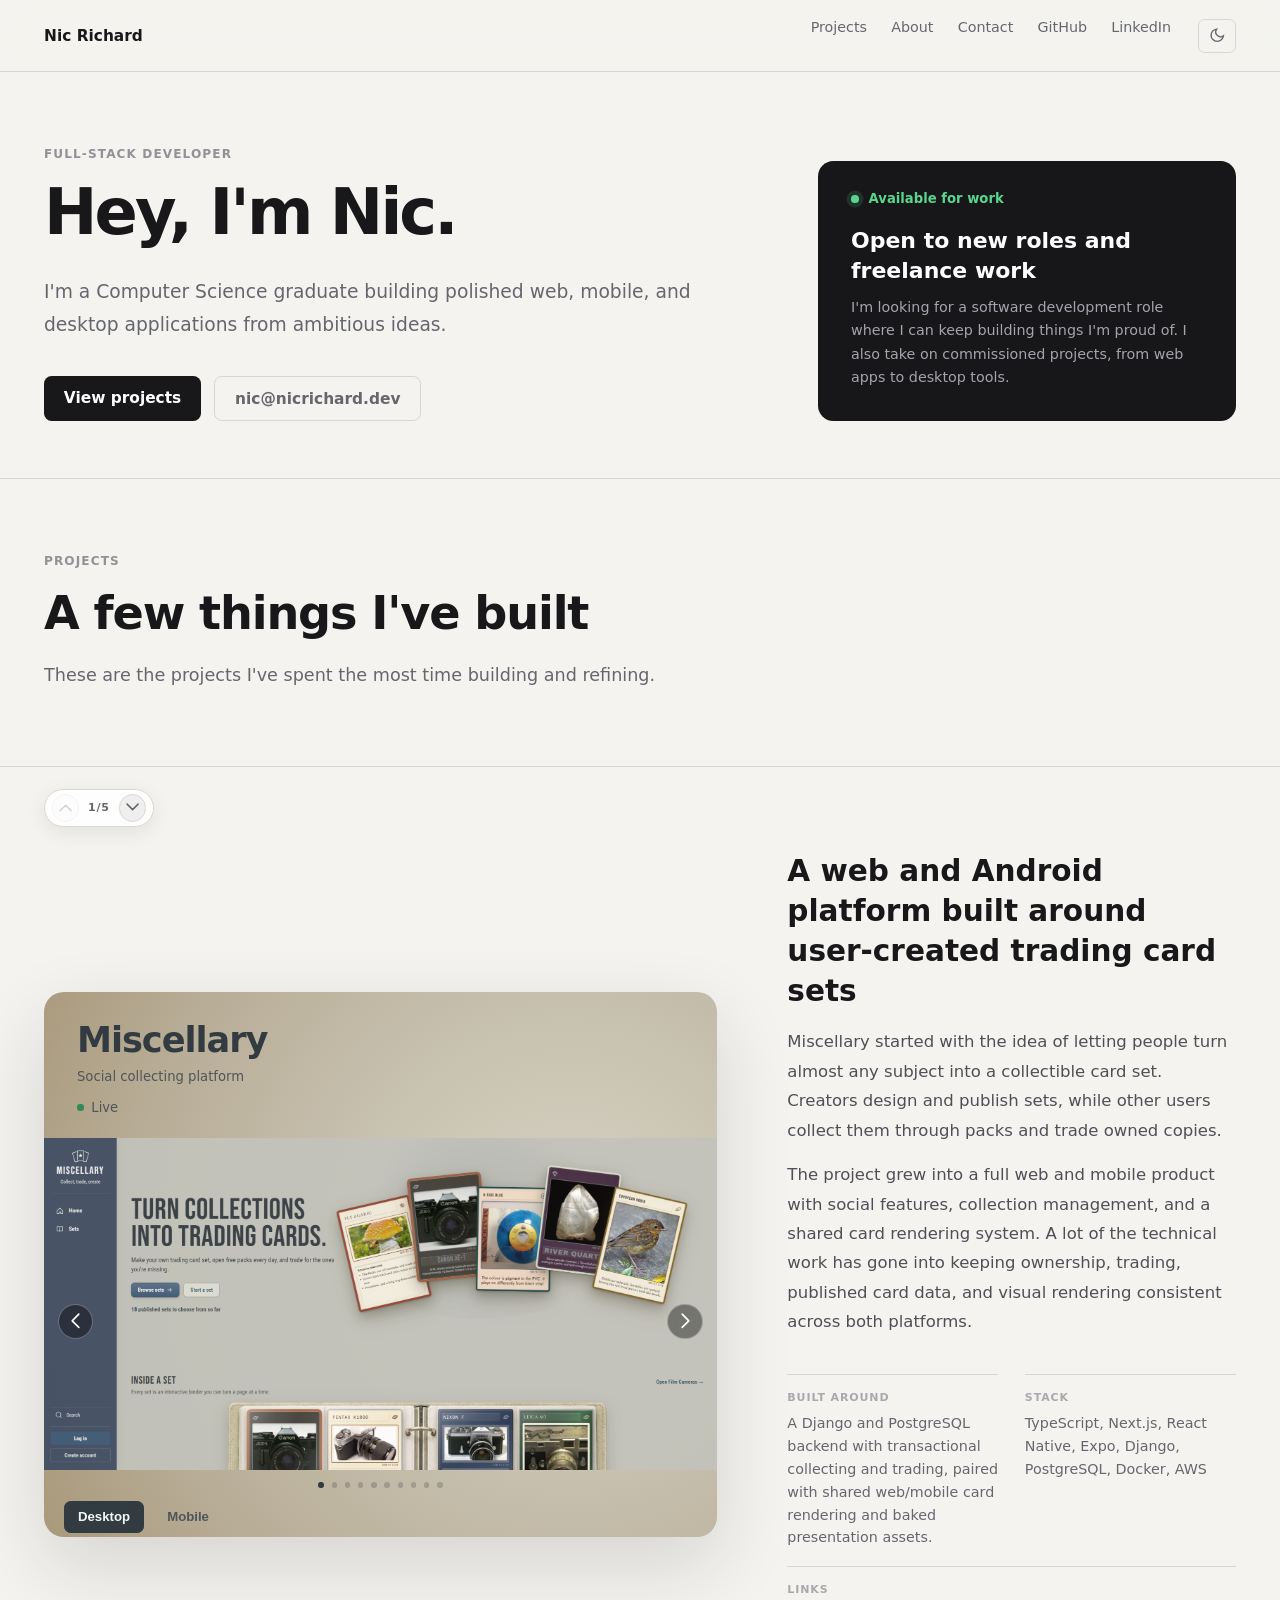
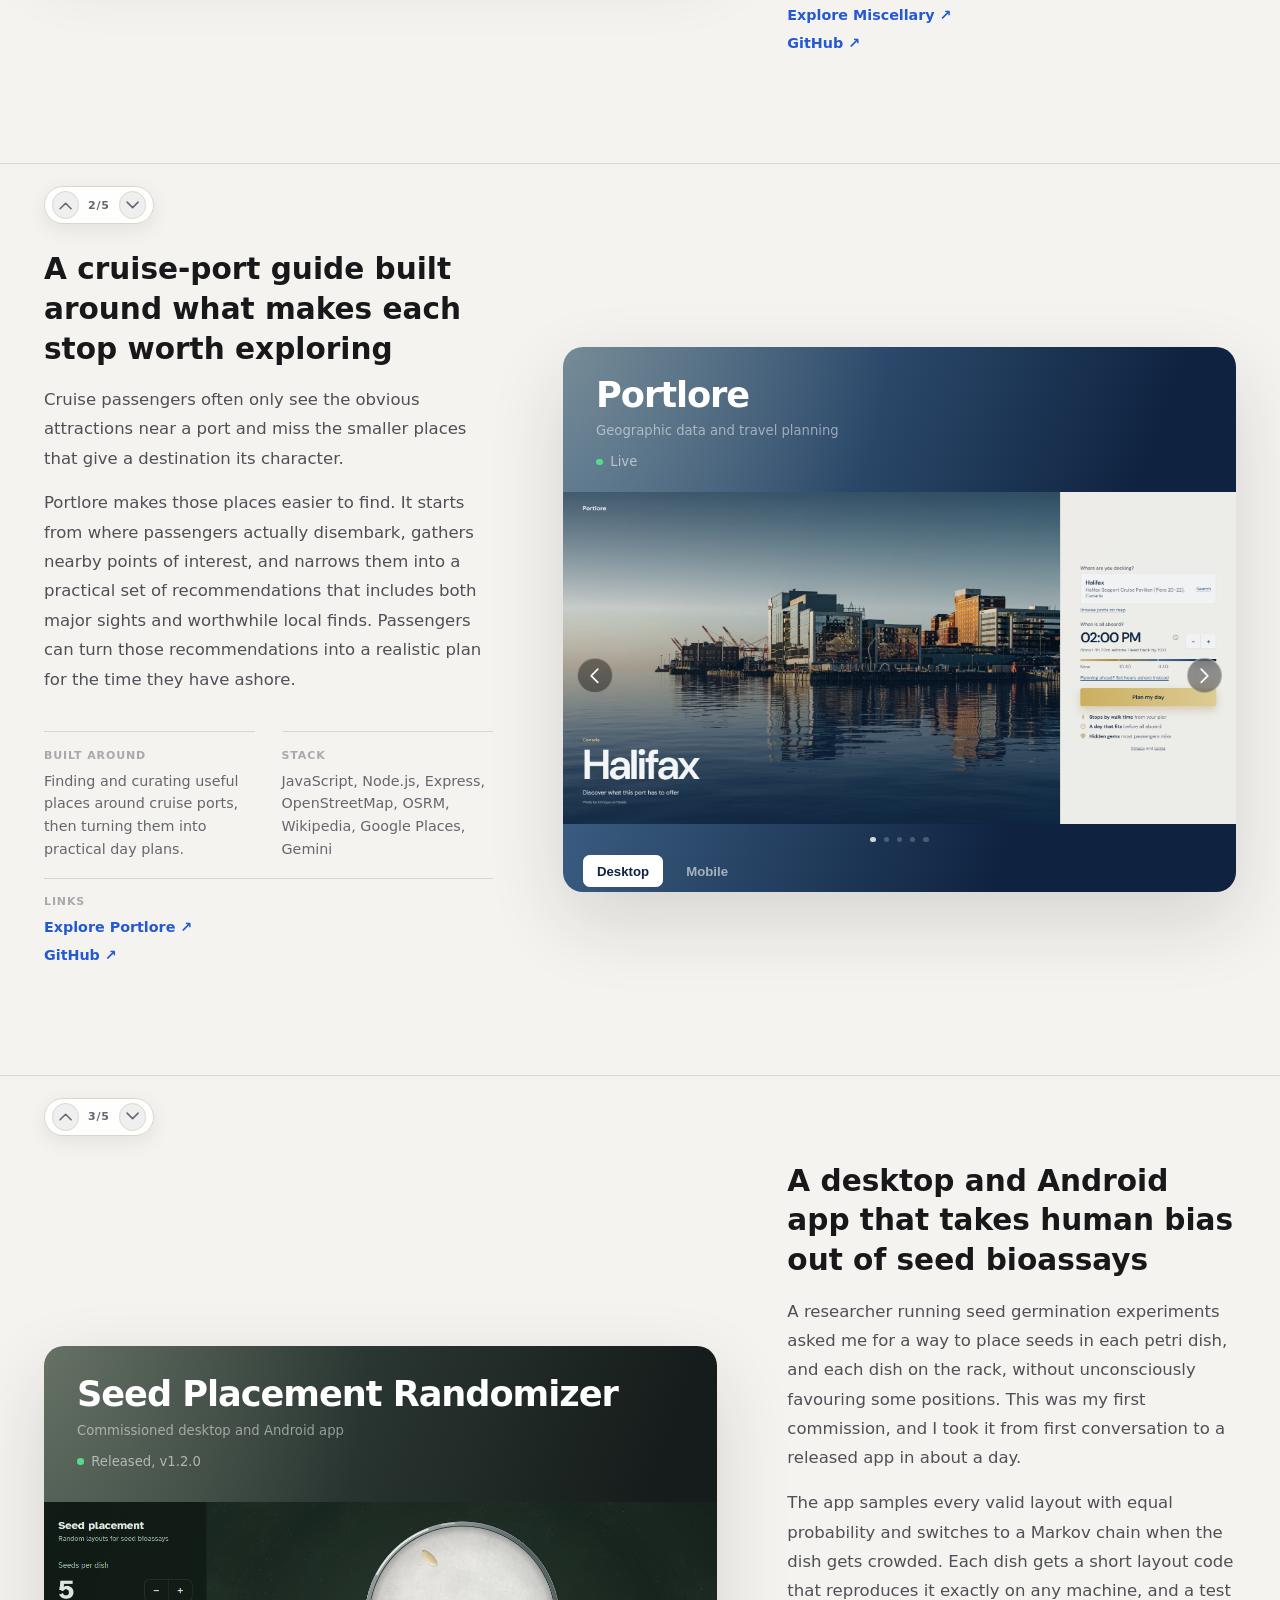
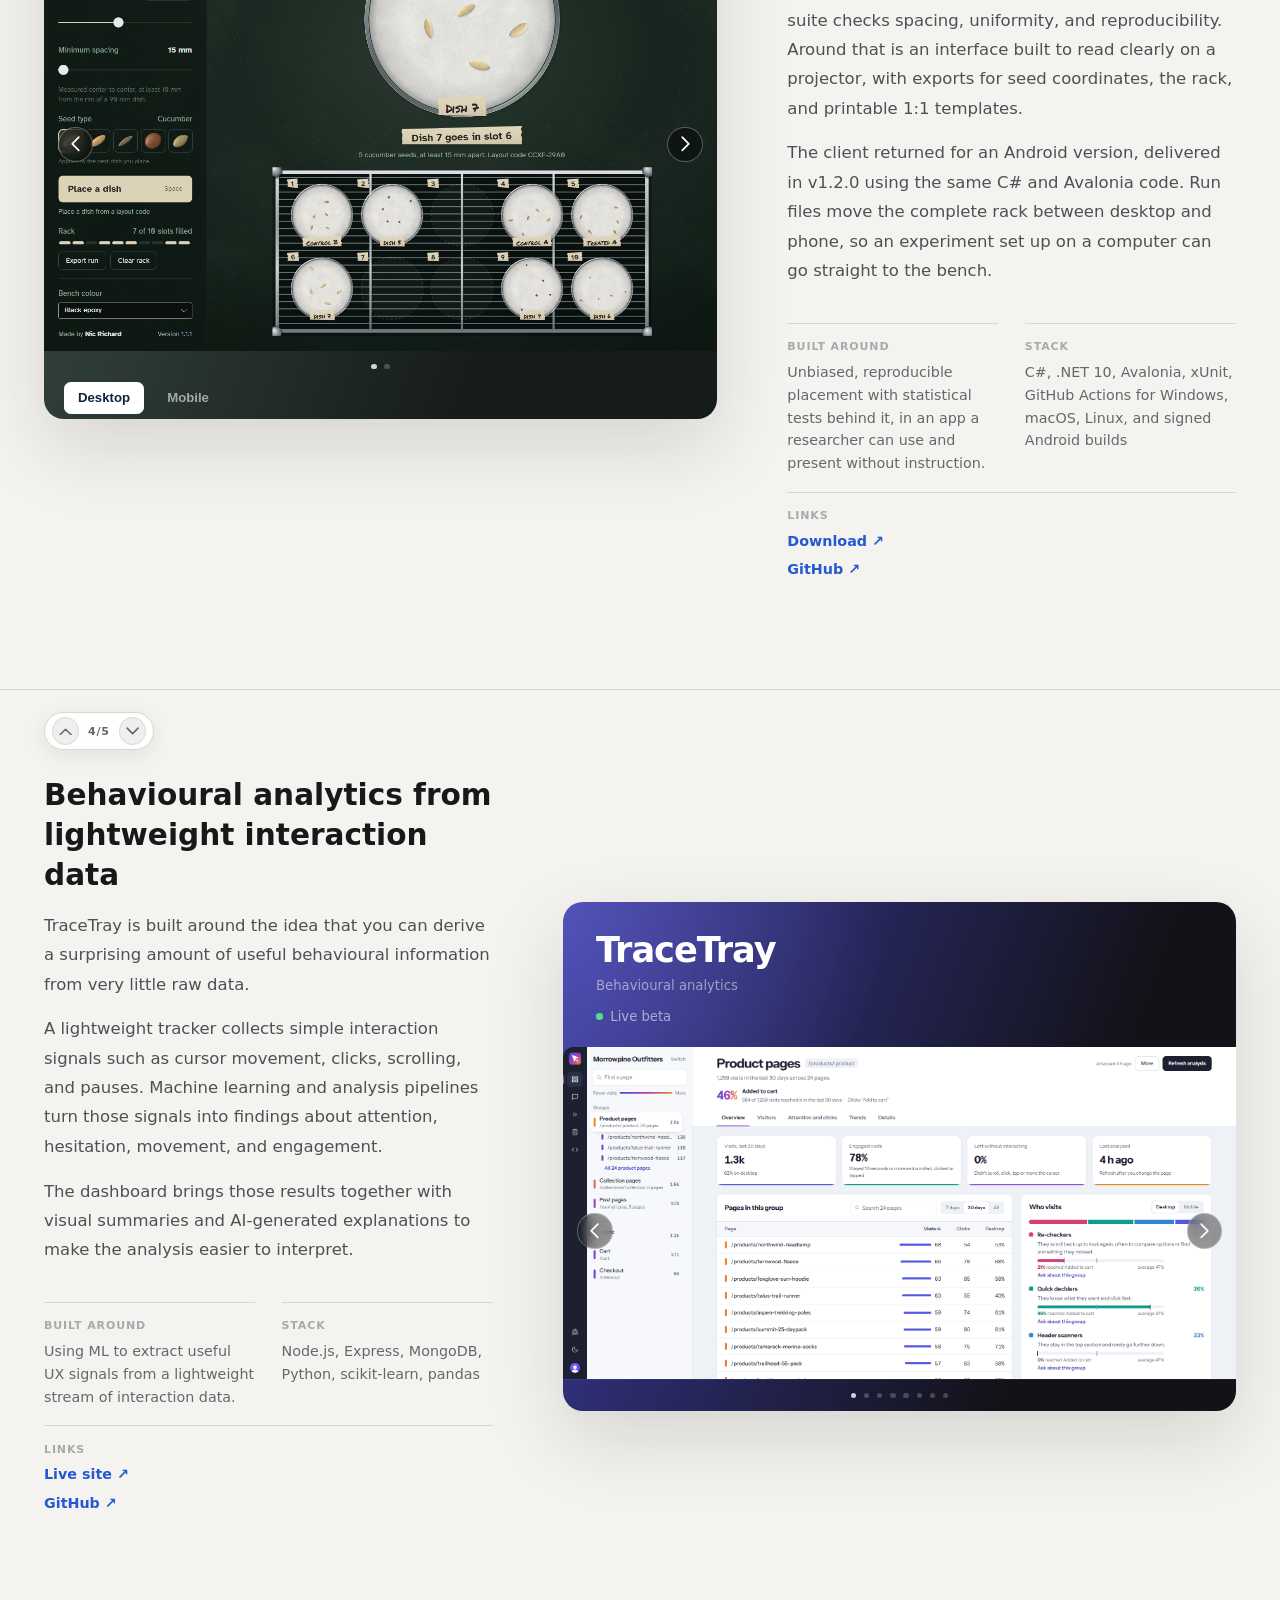
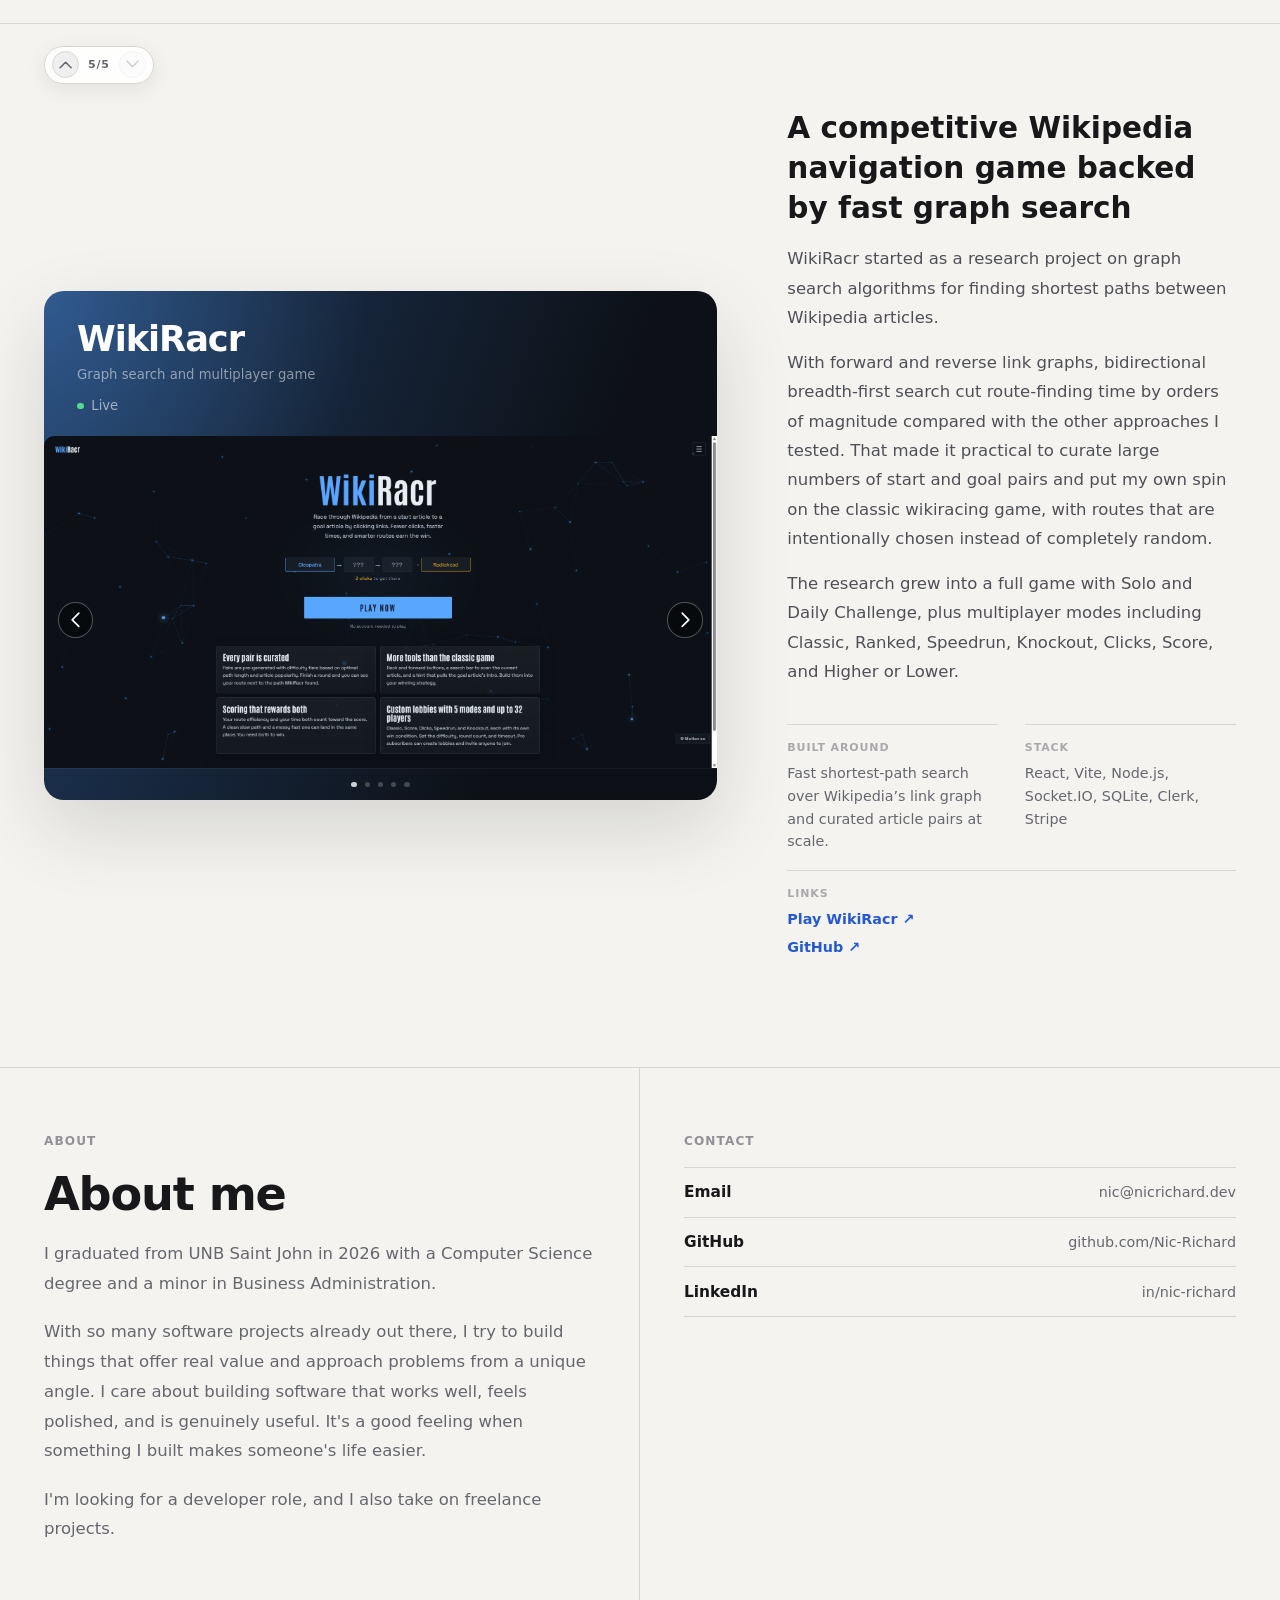
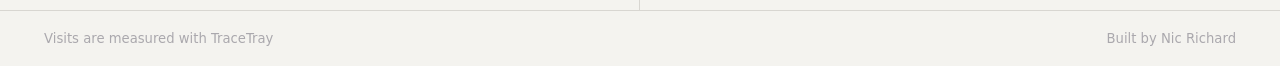
==== index.html @ 1e81e75f "Refresh Miscellary and TraceTray screenshots - Miscellary's panel and phone exports use its new colo" ====
<!doctype html>

<html lang="en">
  <head>
    <meta charset="utf-8" />
    <meta content="width=device-width, initial-scale=1.0" name="viewport" />
    <meta
      content="Nic Richard is a full-stack developer whose projects include Miscellary, TraceTray, WikiRacr, Portlore, and Seed Placement Randomizer."
      name="description"
    />
    <meta content="Nic Richard" name="author" />
    <meta content="#f4f3ef" id="theme-color" name="theme-color" />
    <meta content="website" property="og:type" />
    <meta content="Nic Richard | Full-Stack Developer" property="og:title" />
    <meta
      content="Portfolio of Nic Richard, a full-stack developer building web, mobile, and desktop applications."
      property="og:description"
    />
    <meta content="https://nicrichard.dev/" property="og:url" />
    <meta content="Nic Richard" property="og:site_name" />
    <meta content="en_CA" property="og:locale" />
    <meta
      content="https://nicrichard.dev/assets/images/og-image.png"
      property="og:image"
    />
    <meta content="1200" property="og:image:width" />
    <meta content="630" property="og:image:height" />
    <meta
      content="Portlore, Miscellary, TraceTray and WikiRacr"
      property="og:image:alt"
    />
    <meta content="summary_large_image" name="twitter:card" />
    <meta content="Nic Richard | Full-Stack Developer" name="twitter:title" />
    <meta
      content="Portfolio of Nic Richard, a full-stack developer building web, mobile, and desktop applications."
      name="twitter:description"
    />
    <meta
      content="https://nicrichard.dev/assets/images/og-image.png"
      name="twitter:image"
    />
    <meta
      content="Portlore, Miscellary, TraceTray and WikiRacr"
      name="twitter:image:alt"
    />
    <link href="https://nicrichard.dev/" rel="canonical" />
    <link href="/favicon.svg" rel="icon" type="image/svg+xml" />
    <script>
      (function () {
        const savedTheme = localStorage.getItem("portfolio-theme");
        let useDark = true;

        if (savedTheme === "light" || savedTheme === "dark") {
          useDark = savedTheme === "dark";
        } else if (window.matchMedia) {
          useDark = window.matchMedia("(prefers-color-scheme: dark)").matches;
        }

        document.documentElement.classList.toggle("dark", useDark);
      })();
    </script>
    <link href="assets/css/styles.css?v=f88d2a933a72" rel="stylesheet" />
    <title>Nic Richard | Full-Stack Developer</title>
    <script type="application/ld+json">
      {
        "@context": "https://schema.org",
        "@type": "Person",
        "name": "Nic Richard",
        "url": "https://nicrichard.dev",
        "email": "mailto:nic@nicrichard.dev",
        "jobTitle": "Full-Stack Developer",
        "sameAs": [
          "https://github.com/Nic-Richard",
          "https://www.linkedin.com/in/nic-richard/",
          "https://miscellary.com",
          "https://wikiracr.com",
          "https://tracetray.com",
          "https://portlore.com"
        ]
      }
    </script>
  </head>
  <body class="portfolio-layout">
    <header class="site-header">
      <a class="site-name" href="#top">Nic Richard</a>
      <nav aria-label="Main navigation">
        <a href="#projects">Projects</a>
        <a href="#about">About</a>
        <a href="#contact">Contact</a>
        <a href="https://github.com/Nic-Richard" rel="noopener" target="_blank"
          >GitHub</a
        >
        <a
          href="https://www.linkedin.com/in/nic-richard/"
          rel="noopener"
          target="_blank"
          >LinkedIn</a
        >
        <button
          aria-label="Switch to dark mode"
          class="theme-toggle"
          id="theme-toggle"
          title="Toggle dark mode"
          type="button"
        >
          <svg
            aria-hidden="true"
            fill="none"
            height="15"
            id="theme-icon"
            stroke="currentColor"
            stroke-width="2"
            viewbox="0 0 24 24"
            width="15"
          >
            <path d="M21 12.79A9 9 0 1111.21 3 7 7 0 0021 12.79z"></path>
          </svg>
        </button>
      </nav>
    </header>
    <main id="top">
      <section class="intro">
        <div>
          <p class="eyebrow">Full-stack developer</p>
          <h1>Hey, I'm Nic.</h1>
          <p class="intro-copy">
            I'm a Computer Science graduate building polished web, mobile, and
            desktop applications from ambitious ideas.
          </p>
          <div class="intro-actions">
            <a
              class="button primary"
              data-project-jump="miscellary"
              href="#miscellary"
              >View projects</a
            >
            <a class="button secondary" href="mailto:nic@nicrichard.dev"
              >nic@nicrichard.dev</a
            >
          </div>
        </div>
        <aside class="availability-card">
          <div class="availability-status"><span></span>Available for work</div>
          <h2>Open to new roles and freelance work</h2>
          <p>
            I'm looking for a software development role where I can keep
            building things I'm proud of. I also take on commissioned projects,
            from web apps to desktop tools.
          </p>
        </aside>
      </section>
      <section class="project-intro" id="projects">
        <p class="eyebrow">Projects</p>
        <h2>A few things I've built</h2>
        <p>
          These are the projects I've spent the most time building and refining.
        </p>
      </section>
      <article class="project device-project" id="miscellary">
        <div aria-label="Miscellary project navigation" class="project-nav">
          <button
            aria-label="Previous project"
            class="project-nav-button"
            disabled=""
            type="button"
          >
            <svg
              aria-hidden="true"
              fill="none"
              height="8"
              viewbox="0 0 12 8"
              width="12"
            >
              <path
                d="M1 7L6 2L11 7"
                stroke="currentColor"
                stroke-linecap="round"
                stroke-linejoin="round"
                stroke-width="1.4"
              ></path>
            </svg></button
          ><span>1/5</span
          ><button
            aria-label="Next project"
            class="project-nav-button"
            data-project-jump="portlore"
            type="button"
          >
            <svg
              aria-hidden="true"
              fill="none"
              height="8"
              viewbox="0 0 12 8"
              width="12"
            >
              <path
                d="M1 1L6 6L11 1"
                stroke="currentColor"
                stroke-linecap="round"
                stroke-linejoin="round"
                stroke-width="1.4"
              ></path>
            </svg>
          </button>
        </div>
        <div class="project-visual misc-theme">
          <div class="project-identity">
            <h2>Miscellary</h2>
            <p>Social collecting platform</p>
            <span class="live-status"><i></i> Live</span>
          </div>
          <div class="portlore-gallery-wrap device-gallery">
            <div
              aria-label="Miscellary screenshots"
              class="portlore-tabs"
              role="tablist"
            >
              <button
                aria-selected="true"
                class="portlore-tab active"
                data-device-tab="desktop"
                role="tab"
                type="button"
              >
                Desktop
              </button>
              <button
                aria-selected="false"
                class="portlore-tab"
                data-device-tab="mobile"
                role="tab"
                type="button"
              >
                Mobile
              </button>
            </div>
            <div class="portlore-panel active" data-device-panel="desktop">
              <div class="gallery-shell portlore-desktop-shell">
                <button
                  aria-label="Previous Miscellary desktop screenshot"
                  class="gallery-arrow previous"
                  data-direction="-1"
                  data-gallery-step="miscellary-desktop"
                  type="button"
                >
                  <svg
                    aria-hidden="true"
                    fill="none"
                    height="16"
                    viewbox="0 0 10 16"
                    width="10"
                    xmlns="http://www.w3.org/2000/svg"
                  >
                    <path
                      d="M8 2L2 8L8 14"
                      stroke="white"
                      stroke-linecap="round"
                      stroke-linejoin="round"
                      stroke-width="1.5"
                    ></path>
                  </svg>
                </button>
                <div class="gallery" id="gallery-miscellary-desktop">
                  <figure>
                    <img
                      alt="Miscellary homepage with a fan of trading cards and the Film Cameras binder"
                      src="assets/images/miscellary/desktop/01-homepage.png"
                    />
                  </figure>
                  <figure>
                    <img
                      alt="Miscellary Film Cameras set with its binder, pack and set details"
                      src="assets/images/miscellary/desktop/02-film-cameras-binder.png"
                    />
                  </figure>
                  <figure>
                    <img
                      alt="Miscellary Hasselblad 500C card in the inspector, with front and back controls"
                      src="assets/images/miscellary/desktop/03-card-inspector.png"
                    />
                  </figure>
                  <figure>
                    <img
                      alt="Miscellary Packs page with free packs from followed sets and recent cards"
                      src="assets/images/miscellary/desktop/04-packs.png"
                    />
                  </figure>
                  <figure>
                    <img
                      alt="Miscellary My cards page grouped by set, with rarity totals"
                      src="assets/images/miscellary/desktop/10-my-cards.png"
                    />
                  </figure>
                  <figure>
                    <img
                      alt="Miscellary Trades page with an offer of two Film Cameras cards"
                      src="assets/images/miscellary/desktop/05-trades.png"
                    />
                  </figure>
                  <figure>
                    <img
                      alt="Miscellary Studio editing the Film Cameras set before publishing"
                      src="assets/images/miscellary/desktop/06-card-editor.png"
                    />
                  </figure>
                  <figure>
                    <img
                      alt="Miscellary Film Cameras pack ready to tear open"
                      src="assets/images/miscellary/desktop/07-pack-unopened.png"
                    />
                  </figure>
                  <figure>
                    <img
                      alt="Miscellary pack reveal with the Rolleiflex 2.8F, three of seven cards revealed"
                      src="assets/images/miscellary/desktop/08-pack-mid-reveal.png"
                    />
                  </figure>
                  <figure>
                    <img
                      alt="Miscellary finished pack with a legendary Polaroid SX-70 pull"
                      src="assets/images/miscellary/desktop/09-pack-complete.png"
                    />
                  </figure>
                </div>
                <button
                  aria-label="Next Miscellary desktop screenshot"
                  class="gallery-arrow next"
                  data-direction="1"
                  data-gallery-step="miscellary-desktop"
                  type="button"
                >
                  <svg
                    aria-hidden="true"
                    fill="none"
                    height="16"
                    viewbox="0 0 10 16"
                    width="10"
                    xmlns="http://www.w3.org/2000/svg"
                  >
                    <path
                      d="M2 2L8 8L2 14"
                      stroke="white"
                      stroke-linecap="round"
                      stroke-linejoin="round"
                      stroke-width="1.5"
                    ></path>
                  </svg>
                </button>
                <div
                  class="gallery-dots"
                  data-gallery-dots="miscellary-desktop"
                ></div>
              </div>
            </div>
            <div class="portlore-panel" data-device-panel="mobile" hidden="">
              <div
                class="mobile-carousel-shell"
                data-mobile-gallery="miscellary-mobile"
              >
                <button
                  aria-label="Previous Miscellary mobile screenshot"
                  class="gallery-arrow previous"
                  data-mobile-step="-1"
                  type="button"
                >
                  <svg
                    aria-hidden="true"
                    fill="none"
                    height="16"
                    viewbox="0 0 10 16"
                    width="10"
                    xmlns="http://www.w3.org/2000/svg"
                  >
                    <path
                      d="M8 2L2 8L8 14"
                      stroke="white"
                      stroke-linecap="round"
                      stroke-linejoin="round"
                      stroke-width="1.5"
                    ></path>
                  </svg>
                </button>
                <div class="mobile-carousel-viewport">
                  <div class="mobile-carousel-track"></div>
                </div>
                <button
                  aria-label="Next Miscellary mobile screenshot"
                  class="gallery-arrow next"
                  data-mobile-step="1"
                  type="button"
                >
                  <svg
                    aria-hidden="true"
                    fill="none"
                    height="16"
                    viewbox="0 0 10 16"
                    width="10"
                    xmlns="http://www.w3.org/2000/svg"
                  >
                    <path
                      d="M2 2L8 8L2 14"
                      stroke="white"
                      stroke-linecap="round"
                      stroke-linejoin="round"
                      stroke-width="1.5"
                    ></path>
                  </svg>
                </button>
                <div class="gallery-dots"></div>
                <div class="mobile-carousel-source" hidden>
                  <img
                    alt="Miscellary Android Browse screen with the Film Cameras binder preview and top sets"
                    src="assets/images/miscellary/mobile/october-2026/01-browse.png"
                  />
                  <img
                    alt="Miscellary Android Packs screen with free Garden Birds and Planets and Moons packs"
                    src="assets/images/miscellary/mobile/october-2026/09-packs.png"
                  />
                  <img
                    alt="Miscellary Android Planets and Moons pack ready to tear open"
                    src="assets/images/miscellary/mobile/october-2026/08-pack.png"
                  />
                  <img
                    alt="Miscellary Android pack reveal with Europa, six of ten cards revealed"
                    src="assets/images/miscellary/mobile/october-2026/05-reveal.png"
                  />
                  <img
                    alt="Miscellary Android finished pack ending on the Earth card"
                    src="assets/images/miscellary/mobile/october-2026/10-pack-complete.png"
                  />
                  <img
                    alt="Miscellary Android Film Cameras set with its pack and binder"
                    src="assets/images/miscellary/mobile/october-2026/02-set.png"
                  />
                  <img
                    alt="Miscellary Android Film Cameras binder in landscape"
                    data-orientation="landscape"
                    src="assets/images/miscellary/mobile/october-2026/03-binder.png"
                  />
                  <img
                    alt="Miscellary Android My cards screen filtered to Planets and Moons, with rarity totals"
                    src="assets/images/miscellary/mobile/october-2026/06-collection.png"
                  />
                </div>
              </div>
            </div>
          </div>
        </div>
        <div class="project-details">
          <div class="project-copy">
            <p class="project-focus">
              A web and Android platform built around user-created trading card
              sets
            </p>
            <p>
              Miscellary started with the idea of letting people turn almost any
              subject into a collectible card set. Creators design and publish
              sets, while other users collect them through packs and trade owned
              copies.
            </p>
            <p>
              The project grew into a full web and mobile product with social
              features, collection management, and a shared card rendering
              system. A lot of the technical work has gone into keeping
              ownership, trading, published card data, and visual rendering
              consistent across both platforms.
            </p>
          </div>
          <aside class="project-meta">
            <div>
              <span>Built around</span>
              <p>
                A Django and PostgreSQL backend with transactional collecting
                and trading, paired with shared web/mobile card rendering and
                baked presentation assets.
              </p>
            </div>
            <div>
              <span>Stack</span>
              <p>
                TypeScript, Next.js, React Native, Expo, Django, PostgreSQL,
                Docker, AWS
              </p>
            </div>
            <div class="project-links">
              <span>Links</span
              ><a href="https://miscellary.com" rel="noopener" target="_blank"
                >Explore Miscellary ↗</a
              ><a
                href="https://github.com/Nic-Richard/miscellary"
                rel="noopener"
                target="_blank"
                >GitHub ↗</a
              >
            </div>
          </aside>
        </div>
      </article>
      <article class="project device-project" id="portlore">
        <div aria-label="Portlore project navigation" class="project-nav">
          <button
            aria-label="Previous project"
            class="project-nav-button"
            data-project-jump="miscellary"
            type="button"
          >
            <svg
              aria-hidden="true"
              fill="none"
              height="8"
              viewbox="0 0 12 8"
              width="12"
            >
              <path
                d="M1 7L6 2L11 7"
                stroke="currentColor"
                stroke-linecap="round"
                stroke-linejoin="round"
                stroke-width="1.4"
              ></path>
            </svg></button
          ><span>2/5</span
          ><button
            aria-label="Next project"
            class="project-nav-button"
            data-project-jump="seed-placement"
            type="button"
          >
            <svg
              aria-hidden="true"
              fill="none"
              height="8"
              viewbox="0 0 12 8"
              width="12"
            >
              <path
                d="M1 1L6 6L11 1"
                stroke="currentColor"
                stroke-linecap="round"
                stroke-linejoin="round"
                stroke-width="1.4"
              ></path>
            </svg>
          </button>
        </div>
        <div class="project-visual port-theme">
          <div class="project-identity">
            <h2>Portlore</h2>
            <p>Geographic data and travel planning</p>
            <span class="live-status"><i></i> Live</span>
          </div>
          <div class="portlore-gallery-wrap device-gallery">
            <div
              aria-label="Portlore screenshots"
              class="portlore-tabs"
              role="tablist"
            >
              <button
                aria-selected="true"
                class="portlore-tab active"
                data-device-tab="desktop"
                role="tab"
                type="button"
              >
                Desktop
              </button>
              <button
                aria-selected="false"
                class="portlore-tab"
                data-device-tab="mobile"
                role="tab"
                type="button"
              >
                Mobile
              </button>
            </div>
            <div class="portlore-panel active" data-device-panel="desktop">
              <div class="gallery-shell portlore-desktop-shell">
                <button
                  aria-label="Previous Portlore desktop screenshot"
                  class="gallery-arrow previous"
                  data-direction="-1"
                  data-gallery-step="portlore-desktop"
                  type="button"
                >
                  <svg
                    aria-hidden="true"
                    fill="none"
                    height="16"
                    viewbox="0 0 10 16"
                    width="10"
                    xmlns="http://www.w3.org/2000/svg"
                  >
                    <path
                      d="M8 2L2 8L8 14"
                      stroke="white"
                      stroke-linecap="round"
                      stroke-linejoin="round"
                      stroke-width="1.5"
                    ></path>
                  </svg>
                </button>
                <div class="gallery" id="gallery-portlore-desktop">
                  <figure>
                    <img
                      alt="Portlore desktop Halifax welcome screen with the all-aboard time"
                      src="assets/images/portlore/desktop-01-landing.png"
                    />
                  </figure>
                  <figure>
                    <img
                      alt="Portlore desktop Halifax stops by walking time beside the route map"
                      src="assets/images/portlore/desktop-02-guide.png"
                    />
                  </figure>
                  <figure>
                    <img
                      alt="Portlore desktop stop details over the guide map"
                      src="assets/images/portlore/desktop-03-stop-detail.png"
                    />
                  </figure>
                  <figure>
                    <img
                      alt="Portlore desktop day timeline with walking legs"
                      src="assets/images/portlore/desktop-04-itinerary.png"
                    />
                  </figure>
                  <figure>
                    <img
                      alt="Portlore desktop Halifax port page"
                      src="assets/images/portlore/desktop-05-port-page.png"
                    />
                  </figure>
                </div>
                <button
                  aria-label="Next Portlore desktop screenshot"
                  class="gallery-arrow next"
                  data-direction="1"
                  data-gallery-step="portlore-desktop"
                  type="button"
                >
                  <svg
                    aria-hidden="true"
                    fill="none"
                    height="16"
                    viewbox="0 0 10 16"
                    width="10"
                    xmlns="http://www.w3.org/2000/svg"
                  >
                    <path
                      d="M2 2L8 8L2 14"
                      stroke="white"
                      stroke-linecap="round"
                      stroke-linejoin="round"
                      stroke-width="1.5"
                    ></path>
                  </svg>
                </button>
                <div
                  class="gallery-dots"
                  data-gallery-dots="portlore-desktop"
                ></div>
              </div>
            </div>
            <div class="portlore-panel" data-device-panel="mobile" hidden="">
              <div
                class="mobile-carousel-shell"
                data-mobile-gallery="portlore-mobile"
              >
                <button
                  aria-label="Previous Portlore mobile screenshot"
                  class="gallery-arrow previous"
                  data-mobile-step="-1"
                  type="button"
                >
                  <svg
                    aria-hidden="true"
                    fill="none"
                    height="16"
                    viewbox="0 0 10 16"
                    width="10"
                    xmlns="http://www.w3.org/2000/svg"
                  >
                    <path
                      d="M8 2L2 8L8 14"
                      stroke="white"
                      stroke-linecap="round"
                      stroke-linejoin="round"
                      stroke-width="1.5"
                    ></path>
                  </svg>
                </button>
                <div class="mobile-carousel-viewport">
                  <div class="mobile-carousel-track"></div>
                </div>
                <button
                  aria-label="Next Portlore mobile screenshot"
                  class="gallery-arrow next"
                  data-mobile-step="1"
                  type="button"
                >
                  <svg
                    aria-hidden="true"
                    fill="none"
                    height="16"
                    viewbox="0 0 10 16"
                    width="10"
                    xmlns="http://www.w3.org/2000/svg"
                  >
                    <path
                      d="M2 2L8 8L2 14"
                      stroke="white"
                      stroke-linecap="round"
                      stroke-linejoin="round"
                      stroke-width="1.5"
                    ></path>
                  </svg>
                </button>
                <div class="gallery-dots"></div>
                <div class="mobile-carousel-source" hidden>
                  <img
                    alt="Portlore mobile Halifax welcome screen"
                    src="assets/images/portlore/mobile-01-landing.png"
                  />
                  <img
                    alt="Portlore mobile Halifax stops by walking time"
                    src="assets/images/portlore/mobile-02-guide.png"
                  />
                  <img
                    alt="Portlore mobile stop details"
                    src="assets/images/portlore/mobile-03-stop-detail.png"
                  />
                  <img
                    alt="Portlore mobile map with the planned walking route"
                    src="assets/images/portlore/mobile-04-map.png"
                  />
                  <img
                    alt="Portlore mobile day timeline"
                    src="assets/images/portlore/mobile-05-itinerary.png"
                  />
                  <img
                    alt="Portlore mobile Halifax port page"
                    src="assets/images/portlore/mobile-06-port-page.png"
                  />
                </div>
              </div>
            </div>
          </div>
        </div>
        <div class="project-details">
          <div class="project-copy">
            <p class="project-focus">
              A cruise-port guide built around what makes each stop worth
              exploring
            </p>
            <p>
              Cruise passengers often only see the obvious attractions near a
              port and miss the smaller places that give a destination its
              character.
            </p>
            <p>
              Portlore makes those places easier to find. It starts from where
              passengers actually disembark, gathers nearby points of interest,
              and narrows them into a practical set of recommendations that
              includes both major sights and worthwhile local finds. Passengers
              can turn those recommendations into a realistic plan for the time
              they have ashore.
            </p>
          </div>
          <aside class="project-meta">
            <div>
              <span>Built around</span>
              <p>
                Finding and curating useful places around cruise ports, then
                turning them into practical day plans.
              </p>
            </div>
            <div>
              <span>Stack</span>
              <p>
                JavaScript, Node.js, Express, OpenStreetMap, OSRM, Wikipedia,
                Google Places, Gemini
              </p>
            </div>
            <div class="project-links">
              <span>Links</span
              ><a href="https://portlore.com" rel="noopener" target="_blank"
                >Explore Portlore ↗</a
              ><a
                href="https://github.com/Nic-Richard/portlore"
                rel="noopener"
                target="_blank"
                >GitHub ↗</a
              >
            </div>
          </aside>
        </div>
      </article>
      <article class="project" id="seed-placement">
        <div
          aria-label="Seed Placement Randomizer project navigation"
          class="project-nav"
        >
          <button
            aria-label="Previous project"
            class="project-nav-button"
            data-project-jump="portlore"
            type="button"
          >
            <svg
              aria-hidden="true"
              fill="none"
              height="8"
              viewbox="0 0 12 8"
              width="12"
            >
              <path
                d="M1 7L6 2L11 7"
                stroke="currentColor"
                stroke-linecap="round"
                stroke-linejoin="round"
                stroke-width="1.4"
              ></path>
            </svg></button
          ><span>3/5</span
          ><button
            aria-label="Next project"
            class="project-nav-button"
            data-project-jump="tracetray"
            type="button"
          >
            <svg
              aria-hidden="true"
              fill="none"
              height="8"
              viewbox="0 0 12 8"
              width="12"
            >
              <path
                d="M1 1L6 6L11 1"
                stroke="currentColor"
                stroke-linecap="round"
                stroke-linejoin="round"
                stroke-width="1.4"
              ></path>
            </svg>
          </button>
        </div>
        <div class="project-visual seed-theme">
          <div class="project-identity">
            <h2>Seed Placement Randomizer</h2>
            <p>Commissioned desktop and Android app</p>
            <span class="live-status"><i></i> Released, v1.2.0</span>
          </div>
          <div class="portlore-gallery-wrap device-gallery">
            <div
              aria-label="Seed Placement Randomizer screenshots"
              class="portlore-tabs"
              role="tablist"
            >
              <button
                aria-selected="true"
                class="portlore-tab active"
                data-device-tab="desktop"
                role="tab"
                type="button"
              >
                Desktop
              </button>
              <button
                aria-selected="false"
                class="portlore-tab"
                data-device-tab="mobile"
                role="tab"
                type="button"
              >
                Mobile
              </button>
            </div>
            <div class="portlore-panel active" data-device-panel="desktop">
              <div class="gallery-shell portlore-desktop-shell">
                <button
                  aria-label="Previous Seed Placement Randomizer screenshot"
                  class="gallery-arrow previous"
                  data-direction="-1"
                  data-gallery-step="seed-placement"
                  type="button"
                >
                  <svg
                    aria-hidden="true"
                    fill="none"
                    height="16"
                    viewbox="0 0 10 16"
                    width="10"
                    xmlns="http://www.w3.org/2000/svg"
                  >
                    <path
                      d="M8 2L2 8L8 14"
                      stroke="white"
                      stroke-linecap="round"
                      stroke-linejoin="round"
                      stroke-width="1.5"
                    ></path>
                  </svg>
                </button>
                <div class="gallery" id="gallery-seed-placement">
                  <figure>
                    <img
                      alt="Seed Placement Randomizer with seven randomized dishes on the rack"
                      src="assets/images/seed-placement/desktop-01-rack.png"
                    />
                  </figure>
                  <figure>
                    <img
                      alt="Seed Placement Randomizer dish inspector with seed coordinates and layout code"
                      src="assets/images/seed-placement/desktop-02-inspector.png"
                    />
                  </figure>
                </div>
                <button
                  aria-label="Next Seed Placement Randomizer screenshot"
                  class="gallery-arrow next"
                  data-direction="1"
                  data-gallery-step="seed-placement"
                  type="button"
                >
                  <svg
                    aria-hidden="true"
                    fill="none"
                    height="16"
                    viewbox="0 0 10 16"
                    width="10"
                    xmlns="http://www.w3.org/2000/svg"
                  >
                    <path
                      d="M2 2L8 8L2 14"
                      stroke="white"
                      stroke-linecap="round"
                      stroke-linejoin="round"
                      stroke-width="1.5"
                    ></path>
                  </svg>
                </button>
                <div
                  class="gallery-dots"
                  data-gallery-dots="seed-placement"
                ></div>
              </div>
            </div>
            <div class="portlore-panel" data-device-panel="mobile" hidden="">
              <div
                class="mobile-carousel-shell"
                data-mobile-gallery="seed-placement-mobile"
              >
                <div class="mobile-carousel-viewport">
                  <div class="mobile-carousel-track"></div>
                </div>
                <div class="gallery-dots" hidden></div>
                <div class="mobile-carousel-source" hidden>
                  <img
                    alt="Seed Placement Randomizer phone layout with seven dishes on the rack and seed placement controls"
                    src="assets/images/seed-placement/mobile-01-rack.png"
                  />
                </div>
              </div>
            </div>
          </div>
        </div>
        <div class="project-details">
          <div class="project-copy">
            <p class="project-focus">
              A desktop and Android app that takes human bias out of seed
              bioassays
            </p>
            <p>
              A researcher running seed germination experiments asked me for a
              way to place seeds in each petri dish, and each dish on the rack,
              without unconsciously favouring some positions. This was my first
              commission, and I took it from first conversation to a released
              app in about a day.
            </p>
            <p>
              The app samples every valid layout with equal probability and
              switches to a Markov chain when the dish gets crowded. Each dish
              gets a short layout code that reproduces it exactly on any
              machine, and a test suite checks spacing, uniformity, and
              reproducibility. Around that is an interface built to read clearly
              on a projector, with exports for seed coordinates, the rack, and
              printable 1:1 templates.
            </p>
            <p>
              The client returned for an Android version, delivered in v1.2.0
              using the same C# and Avalonia code. Run files move the complete
              rack between desktop and phone, so an experiment set up on a
              computer can go straight to the bench.
            </p>
          </div>
          <aside class="project-meta">
            <div>
              <span>Built around</span>
              <p>
                Unbiased, reproducible placement with statistical tests behind
                it, in an app a researcher can use and present without
                instruction.
              </p>
            </div>
            <div>
              <span>Stack</span>
              <p>
                C#, .NET 10, Avalonia, xUnit, GitHub Actions for Windows, macOS,
                Linux, and signed Android builds
              </p>
            </div>
            <div class="project-links">
              <span>Links</span
              ><a
                href="https://github.com/Nic-Richard/seed-placement-randomizer/releases/latest"
                rel="noopener"
                target="_blank"
                >Download ↗</a
              ><a
                href="https://github.com/Nic-Richard/seed-placement-randomizer"
                rel="noopener"
                target="_blank"
                >GitHub ↗</a
              >
            </div>
          </aside>
        </div>
      </article>
      <article class="project" id="tracetray">
        <div aria-label="Tracetray project navigation" class="project-nav">
          <button
            aria-label="Previous project"
            class="project-nav-button"
            data-project-jump="seed-placement"
            type="button"
          >
            <svg
              aria-hidden="true"
              fill="none"
              height="8"
              viewbox="0 0 12 8"
              width="12"
            >
              <path
                d="M1 7L6 2L11 7"
                stroke="currentColor"
                stroke-linecap="round"
                stroke-linejoin="round"
                stroke-width="1.4"
              ></path>
            </svg></button
          ><span>4/5</span
          ><button
            aria-label="Next project"
            class="project-nav-button"
            data-project-jump="wikiracr"
            type="button"
          >
            <svg
              aria-hidden="true"
              fill="none"
              height="8"
              viewbox="0 0 12 8"
              width="12"
            >
              <path
                d="M1 1L6 6L11 1"
                stroke="currentColor"
                stroke-linecap="round"
                stroke-linejoin="round"
                stroke-width="1.4"
              ></path>
            </svg>
          </button>
        </div>
        <div class="project-visual trace-theme">
          <div class="project-identity">
            <h2>TraceTray</h2>
            <p>Behavioural analytics</p>
            <span class="live-status"><i></i> Live beta</span>
          </div>
          <div class="gallery-shell">
            <button
              aria-label="Previous TraceTray screenshot"
              class="gallery-arrow previous"
              data-direction="-1"
              data-gallery-step="tracetray"
              type="button"
            >
              <svg
                aria-hidden="true"
                fill="none"
                height="16"
                viewbox="0 0 10 16"
                width="10"
                xmlns="http://www.w3.org/2000/svg"
              >
                <path
                  d="M8 2L2 8L8 14"
                  stroke="white"
                  stroke-linecap="round"
                  stroke-linejoin="round"
                  stroke-width="1.5"
                ></path>
              </svg>
            </button>
            <div class="gallery" id="gallery-tracetray">
              <figure>
                <img
                  alt="TraceTray product pages overview: goal rate, visits and visitor groups for the fictional Morrowpine Outfitters demo"
                  src="assets/images/tracetray/desktop-01-overview.png"
                />
              </figure>
              <figure>
                <img
                  alt="TraceTray weekly add-to-cart rate and trends for the demo product pages"
                  src="assets/images/tracetray/desktop-02-trends.png"
                />
              </figure>
              <figure>
                <img
                  alt="TraceTray visitor groups for the demo product pages, each measured against the page average"
                  src="assets/images/tracetray/desktop-03-visitors.png"
                />
              </figure>
              <figure>
                <img
                  alt="TraceTray homepage overview with visits by day, visitor groups and a suggestion backed by the numbers"
                  src="assets/images/tracetray/desktop-04-insights.png"
                />
              </figure>
              <figure>
                <img
                  alt="TraceTray attention shaded over a picture of the demo homepage"
                  src="assets/images/tracetray/desktop-05-attention.png"
                />
              </figure>
              <figure>
                <img
                  alt="TraceTray journeys: where visitors arrive and leave, and the most common moves"
                  src="assets/images/tracetray/desktop-06-journey.png"
                />
              </figure>
              <figure>
                <img
                  alt="TraceTray recent visits to the demo store"
                  src="assets/images/tracetray/desktop-07-sessions.png"
                />
              </figure>
              <figure>
                <img
                  alt="TraceTray Ask answering why some visitors do not add to cart"
                  src="assets/images/tracetray/desktop-08-ask.png"
                />
              </figure>
            </div>
            <button
              aria-label="Next TraceTray screenshot"
              class="gallery-arrow next"
              data-direction="1"
              data-gallery-step="tracetray"
              type="button"
            >
              <svg
                aria-hidden="true"
                fill="none"
                height="16"
                viewbox="0 0 10 16"
                width="10"
                xmlns="http://www.w3.org/2000/svg"
              >
                <path
                  d="M2 2L8 8L2 14"
                  stroke="white"
                  stroke-linecap="round"
                  stroke-linejoin="round"
                  stroke-width="1.5"
                ></path>
              </svg>
            </button>
            <div class="gallery-dots" data-gallery-dots="tracetray"></div>
          </div>
        </div>
        <div class="project-details">
          <div class="project-copy">
            <p class="project-focus">
              Behavioural analytics from lightweight interaction data
            </p>
            <p>
              TraceTray is built around the idea that you can derive a
              surprising amount of useful behavioural information from very
              little raw data.
            </p>
            <p>
              A lightweight tracker collects simple interaction signals such as
              cursor movement, clicks, scrolling, and pauses. Machine learning
              and analysis pipelines turn those signals into findings about
              attention, hesitation, movement, and engagement.
            </p>
            <p>
              The dashboard brings those results together with visual summaries
              and AI-generated explanations to make the analysis easier to
              interpret.
            </p>
          </div>
          <aside class="project-meta">
            <div>
              <span>Built around</span>
              <p>
                Using ML to extract useful UX signals from a lightweight stream
                of interaction data.
              </p>
            </div>
            <div>
              <span>Stack</span>
              <p>Node.js, Express, MongoDB, Python, scikit-learn, pandas</p>
            </div>
            <div class="project-links">
              <span>Links</span
              ><a href="https://tracetray.com" rel="noopener" target="_blank"
                >Live site ↗</a
              ><a
                href="https://github.com/Nic-Richard/TraceTray"
                rel="noopener"
                target="_blank"
                >GitHub ↗</a
              >
            </div>
          </aside>
        </div>
      </article>
      <article class="project" id="wikiracr">
        <div aria-label="Wikiracr project navigation" class="project-nav">
          <button
            aria-label="Previous project"
            class="project-nav-button"
            data-project-jump="tracetray"
            type="button"
          >
            <svg
              aria-hidden="true"
              fill="none"
              height="8"
              viewbox="0 0 12 8"
              width="12"
            >
              <path
                d="M1 7L6 2L11 7"
                stroke="currentColor"
                stroke-linecap="round"
                stroke-linejoin="round"
                stroke-width="1.4"
              ></path>
            </svg></button
          ><span>5/5</span
          ><button
            aria-label="Next project"
            class="project-nav-button"
            disabled=""
            type="button"
          >
            <svg
              aria-hidden="true"
              fill="none"
              height="8"
              viewbox="0 0 12 8"
              width="12"
            >
              <path
                d="M1 1L6 6L11 1"
                stroke="currentColor"
                stroke-linecap="round"
                stroke-linejoin="round"
                stroke-width="1.4"
              ></path>
            </svg>
          </button>
        </div>
        <div class="project-visual wiki-theme">
          <div class="project-identity">
            <h2>WikiRacr</h2>
            <p>Graph search and multiplayer game</p>
            <span class="live-status"><i></i> Live</span>
          </div>
          <div class="gallery-shell">
            <button
              aria-label="Previous WikiRacr screenshot"
              class="gallery-arrow previous"
              data-direction="-1"
              data-gallery-step="wikiracr"
              type="button"
            >
              <svg
                aria-hidden="true"
                fill="none"
                height="16"
                viewbox="0 0 10 16"
                width="10"
                xmlns="http://www.w3.org/2000/svg"
              >
                <path
                  d="M8 2L2 8L8 14"
                  stroke="white"
                  stroke-linecap="round"
                  stroke-linejoin="round"
                  stroke-width="1.5"
                ></path>
              </svg>
            </button>
            <div class="gallery" id="gallery-wikiracr">
              <figure>
                <img
                  alt="WikiRacr home screen"
                  src="assets/images/wikiracr/desktop-01-home.png"
                />
              </figure>
              <figure>
                <img
                  alt="WikiRacr game mode selection"
                  src="assets/images/wikiracr/desktop-02-modes.png"
                />
              </figure>
              <figure>
                <img
                  alt="WikiRacr live round at the starting article"
                  src="assets/images/wikiracr/desktop-03-round-start.png"
                />
              </figure>
              <figure>
                <img
                  alt="WikiRacr round progressing through Wikipedia"
                  src="assets/images/wikiracr/desktop-04-round-progress.png"
                />
              </figure>
              <figure>
                <img
                  alt="WikiRacr completed round and optimal path comparison"
                  src="assets/images/wikiracr/desktop-05-results.png"
                />
              </figure>
            </div>
            <button
              aria-label="Next WikiRacr screenshot"
              class="gallery-arrow next"
              data-direction="1"
              data-gallery-step="wikiracr"
              type="button"
            >
              <svg
                aria-hidden="true"
                fill="none"
                height="16"
                viewbox="0 0 10 16"
                width="10"
                xmlns="http://www.w3.org/2000/svg"
              >
                <path
                  d="M2 2L8 8L2 14"
                  stroke="white"
                  stroke-linecap="round"
                  stroke-linejoin="round"
                  stroke-width="1.5"
                ></path>
              </svg>
            </button>
            <div class="gallery-dots" data-gallery-dots="wikiracr"></div>
          </div>
        </div>
        <div class="project-details">
          <div class="project-copy">
            <p class="project-focus">
              A competitive Wikipedia navigation game backed by fast graph
              search
            </p>
            <p>
              WikiRacr started as a research project on graph search algorithms
              for finding shortest paths between Wikipedia articles.
            </p>
            <p>
              With forward and reverse link graphs, bidirectional breadth-first
              search cut route-finding time by orders of magnitude compared with
              the other approaches I tested. That made it practical to curate
              large numbers of start and goal pairs and put my own spin on the
              classic wikiracing game, with routes that are intentionally chosen
              instead of completely random.
            </p>
            <p>
              The research grew into a full game with Solo and Daily Challenge,
              plus multiplayer modes including Classic, Ranked, Speedrun,
              Knockout, Clicks, Score, and Higher or Lower.
            </p>
          </div>
          <aside class="project-meta">
            <div>
              <span>Built around</span>
              <p>
                Fast shortest-path search over Wikipedia’s link graph and
                curated article pairs at scale.
              </p>
            </div>
            <div>
              <span>Stack</span>
              <p>React, Vite, Node.js, Socket.IO, SQLite, Clerk, Stripe</p>
            </div>
            <div class="project-links">
              <span>Links</span
              ><a href="https://wikiracr.com" rel="noopener" target="_blank"
                >Play WikiRacr ↗</a
              ><a
                href="https://github.com/Nic-Richard/wikiracr"
                rel="noopener"
                target="_blank"
                >GitHub ↗</a
              >
            </div>
          </aside>
        </div>
      </article>
      <section class="bottom-grid" id="about">
        <div>
          <p class="eyebrow">About</p>
          <h2>About me</h2>
          <p>
            I graduated from UNB Saint John in 2026 with a Computer Science
            degree and a minor in Business Administration.
          </p>
          <p>
            With so many software projects already out there, I try to build
            things that offer real value and approach problems from a unique
            angle. I care about building software that works well, feels
            polished, and is genuinely useful. It's a good feeling when
            something I built makes someone's life easier.
          </p>
          <p>
            I'm looking for a developer role, and I also take on freelance
            projects.
          </p>
        </div>
        <div id="contact">
          <p class="eyebrow">Contact</p>
          <div class="contact-list">
            <a href="mailto:nic@nicrichard.dev"
              ><strong>Email</strong><span>nic@nicrichard.dev</span></a
            >
            <a
              href="https://github.com/Nic-Richard"
              rel="noopener"
              target="_blank"
              ><strong>GitHub</strong><span>github.com/Nic-Richard</span></a
            >
            <a
              href="https://www.linkedin.com/in/nic-richard/"
              rel="noopener"
              target="_blank"
              ><strong>LinkedIn</strong><span>in/nic-richard</span></a
            >
          </div>
        </div>
      </section>
    </main>
    <footer>
      <span
        >Visits are measured with
        <a
          href="https://tracetray.com/privacy.html"
          rel="noopener"
          target="_blank"
          >TraceTray</a
        ></span
      ><span>Built by Nic Richard</span>
    </footer>
    <script>
      window.TraceTray = {
        endpoint: "https://tracetray.com/collect",
        key: "tt_t7KCnd84TPLFanoE",
      };
    </script>
    <script src="https://tracetray.com/client/tracker.js" defer></script>
    <script src="assets/js/main.js?v=aa7148cf473d"></script>
  </body>
</html>
---- assets/css/styles.css ----
* {
  box-sizing: border-box;
  margin: 0;
  padding: 0;
}

:root {
  --bg: #f4f3ef;
  --ink: #18181b;
  --muted: #66666f;
  --line: #d8d6d1;
  --blue: #2459d3;
  --surface: #ffffff;
  --surface-2: #ecebe6;
  --muted-2: #a8a6a0;
  --sans: Inter,ui-sans-serif,system-ui,-apple-system,BlinkMacSystemFont,"Segoe UI",sans-serif;
}

html {
  scroll-behavior: smooth;
}

body {
  background: var(--bg);
  color: var(--ink);
  font-family: var(--sans);
  -webkit-font-smoothing: antialiased;
}

a {
  color: inherit;
  text-decoration: none;
}

a:focus-visible,button:focus-visible {
  outline: 2px solid var(--blue);
  outline-offset: 3px;
}

.site-header {
  align-items: center;
  background: rgba(244,243,239,.92);
  border-bottom: 1px solid var(--line);
  display: flex;
  justify-content: space-between;
  padding: 17px 40px;
  position: sticky;
  top: 0;
  z-index: 30;
  backdrop-filter: blur(12px);
}

.site-name {
  font-size: 14px;
  font-weight: 650;
  white-space: nowrap;
}

.site-header nav {
  display: flex;
  gap: 22px;
}

.site-header nav a {
  color: var(--muted);
  font-size: 13px;
}

.site-header nav a:hover {
  color: var(--ink);
}

.intro {
  border-bottom: 1px solid var(--line);
  display: grid;
  gap: 64px;
  grid-template-columns: minmax(0,1fr) 380px;
  padding: 92px 40px 76px;
}

.eyebrow {
  color: #939198;
  font-size: 11px;
  font-weight: 650;
  letter-spacing: .09em;
  margin-bottom: 17px;
  text-transform: uppercase;
}

.intro h1 {
  font-size: clamp(42px,6vw,76px);
  font-weight: 560;
  letter-spacing: -.045em;
  line-height: 1.02;
  max-width: 900px;
}

.intro-copy {
  color: var(--muted);
  font-size: 17px;
  line-height: 1.75;
  margin-top: 28px;
  max-width: 720px;
}

.intro-actions {
  display: flex;
  gap: 12px;
  margin-top: 32px;
}

.button {
  border-radius: 7px;
  font-size: 14px;
  font-weight: 600;
  padding: 11px 18px;
}

.button.primary {
  background: var(--ink);
  color: #fff;
}

.button.primary:hover {
  opacity: .84;
}

.button.secondary {
  border: 1px solid var(--line);
  color: var(--muted);
}

.button.secondary:hover {
  border-color: #a8a6a0;
  color: var(--ink);
}

.availability-card {
  align-self: end;
  background: #171719;
  border-radius: 14px;
  color: #fff;
  padding: 28px 30px;
}

.availability-status {
  align-items: center;
  color: #58d68d;
  display: flex;
  font-size: 12px;
  font-weight: 650;
  gap: 9px;
}

.availability-status span {
  background: #58d68d;
  border-radius: 50%;
  box-shadow: 0 0 0 4px rgba(88,214,141,.14);
  height: 7px;
  width: 7px;
}

.availability-card h2 {
  font-size: 20px;
  font-weight: 560;
  line-height: 1.35;
  margin-top: 18px;
}

.availability-card>p {
  color: #a4a4ad;
  font-size: 13px;
  line-height: 1.65;
  margin-top: 9px;
}

.project-intro {
  border-bottom: 1px solid var(--line);
  padding: 68px 40px;
}

.project-intro h2,.bottom-grid h2 {
  font-size: clamp(27px,4vw,42px);
  font-weight: 550;
  letter-spacing: -.025em;
}

.project-intro>p:last-child {
  color: var(--muted);
  font-size: 16px;
  line-height: 1.75;
  margin-top: 18px;
  max-width: 760px;
}

.project {
  border-bottom: 1px solid var(--line);
}

.project-visual {
  display: grid;
  grid-template-columns: 285px minmax(0,1fr);
  height: 430px;
  overflow: hidden;
}

.trace-theme {
  background: radial-gradient(80% 110% at 0% 0%,rgba(123,123,230,.38) 0%,transparent 60%),linear-gradient(110deg,#3a3a9e 0%,#121218 72%);
}

.wiki-theme {
  background: radial-gradient(80% 110% at 0% 0%,rgba(88,166,255,.3) 0%,transparent 60%),linear-gradient(110deg,#1f3a5f 0%,#0d1117 72%);
}

.port-theme {
  background: radial-gradient(80% 110% at 0% 0%,rgba(220,198,144,.3) 0%,transparent 60%),linear-gradient(110deg,#4a7299 0%,#0f2340 72%);
}

.project-identity {
  color: #fff;
  padding: 38px 34px;
}

.project-identity h2 {
  font-size: 35px;
  font-weight: 550;
  letter-spacing: -.03em;
}

.project-identity>p {
  color: rgba(255,255,255,.5);
  font-size: 12px;
  line-height: 1.5;
  margin-top: 8px;
}

.live-status {
  align-items: center;
  color: rgba(255,255,255,.57);
  display: flex;
  font-size: 12px;
  gap: 7px;
  margin-top: 18px;
}

.live-status i {
  background: #54dc8d;
  border-radius: 50%;
  height: 6px;
  width: 6px;
}

.gallery-shell {
  min-width: 0;
  padding-top: 30px;
  position: relative;
}

.gallery {
  display: flex;
  height: 372px;
  overflow-x: auto;
  scroll-snap-type: x mandatory;
  scrollbar-width: none;
}

.gallery::-webkit-scrollbar {
  display: none;
}

.gallery figure {
  background: rgba(255,255,255,.05);
  border-radius: 9px 0 0 0;
  flex: 0 0 100%;
  height: 100%;
  overflow: auto;
  scroll-snap-align: start;
  scrollbar-width: thin;
}

.gallery img {
  display: block;
  width: 100%;
}

.gallery-arrow {
  align-items: center;
  border-radius: 50%;
  color: #fff;
  cursor: pointer;
  display: flex;
  justify-content: center;
  position: absolute;
  z-index: 10;
}

.gallery-arrow.previous {
  left: 13px;
}

.gallery-arrow.next {
  right: 13px;
}

.gallery-dots {
  align-items: center;
  display: flex;
  gap: 7px;
  height: 28px;
  justify-content: center;
}

.gallery-dots button {
  background: rgba(255,255,255,.22);
  border: 0;
  border-radius: 50%;
  cursor: pointer;
  height: 5px;
  width: 5px;
}

.gallery-dots button.active {
  background: rgba(255,255,255,.8);
}

.project-details {
  display: grid;
  gap: 56px;
  grid-template-columns: minmax(0,1fr) 320px;
  padding: 44px 40px 50px;
}

.project-copy {
  max-width: 900px;
}

.project-copy p {
  color: #4f4f57;
  font-size: 15px;
  line-height: 1.82;
  margin-top: 14px;
}

.project-copy .project-focus {
  color: var(--ink);
  font-size: 19px;
  font-weight: 550;
  line-height: 1.55;
  margin-top: 0;
}

.project-meta>div {
  border-top: 1px solid var(--line);
  padding: 15px 0;
}

.project-meta span {
  color: #aaa8ad;
  display: block;
  font-size: 10px;
  font-weight: 650;
  letter-spacing: .08em;
  margin-bottom: 7px;
  text-transform: uppercase;
}

.project-meta p,.project-links a {
  color: var(--muted);
  font-size: 13px;
  line-height: 1.6;
}

.project-links {
  display: flex;
  flex-direction: column;
}

.project-links a {
  color: var(--blue);
  font-weight: 600;
  margin-bottom: 5px;
}

.project-links a:hover {
  opacity: .7;
}

.bottom-grid {
  display: grid;
  grid-template-columns: 1fr 1fr;
}

.bottom-grid>div {
  padding: 60px 40px;
}

.bottom-grid>div:first-child {
  border-right: 1px solid var(--line);
}

.bottom-grid>div>p:not(.eyebrow) {
  color: var(--muted);
  font-size: 15px;
  line-height: 1.8;
  margin-top: 17px;
  max-width: 690px;
}

.contact-list {
  display: flex;
  flex-direction: column;
}

.contact-list a {
  align-items: center;
  border-top: 1px solid var(--line);
  display: flex;
  justify-content: space-between;
  padding: 14px 0;
}

.contact-list a:last-child {
  border-bottom: 1px solid var(--line);
}

.contact-list strong {
  font-size: 14px;
  font-weight: 600;
}

.contact-list span {
  color: var(--muted);
  font-size: 13px;
}

.contact-list a:hover span {
  color: var(--ink);
}

footer {
  border-top: 1px solid var(--line);
  color: #aaa8ad;
  display: flex;
  font-size: 12px;
  justify-content: space-between;
  padding: 18px 40px;
}

@media (max-width:850px) {
  .intro {
    grid-template-columns: 1fr;
  }

  .availability-card {
    align-self: auto;
  }

  .project-visual {
    grid-template-columns: 190px 1fr;
  }

  .project-details {
    grid-template-columns: 1fr;
  }

  .bottom-grid {
    grid-template-columns: 1fr;
  }

  .bottom-grid>div:first-child {
    border-bottom: 1px solid var(--line);
    border-right: 0;
  }
}

@media (max-width:620px) {
  .site-header {
    padding: 14px 18px;
  }

  .site-header nav {
    gap: 10px;
  }

  .site-header nav a:nth-child(2) {
    display: none;
  }

  .intro {
    gap: 34px;
    padding: 56px 18px 44px;
  }

  .intro h1 {
    font-size: 43px;
  }

  .intro-actions {
    align-items: stretch;
    flex-direction: column;
  }

  .button {
    text-align: center;
  }

  .project-intro {
    padding: 46px 18px;
  }

  .project-visual {
    display: block;
    height: auto;
  }

  .project-identity {
    padding: 25px 18px;
  }

  .project-identity h2 {
    font-size: 29px;
  }

  .gallery-shell {
    padding: 0 0 0 18px;
  }

  .gallery {
    height: 250px;
  }

  .gallery-arrow {
    top: 106px;
  }

  .project-details {
    gap: 35px;
    padding: 32px 18px 38px;
  }

  .project-copy .project-focus {
    font-size: 18px;
  }

  .bottom-grid>div {
    padding: 44px 18px;
  }

  .contact-list a {
    align-items: flex-start;
    gap: 10px;
  }

  .contact-list span {
    text-align: right;
  }

  footer {
    padding: 16px 18px;
  }

  .site-header nav a:first-child {
    display: none;
  }
}

@media (prefers-reduced-motion:reduce) {
  html {
    scroll-behavior: auto;
  }
}

.gallery-arrow {
  width: 32px;
  height: 32px;
  border: 1px solid rgba(255,255,255,.3);
  background: rgba(0,0,0,.4);
  backdrop-filter: blur(6px);
  -webkit-backdrop-filter: blur(6px);
  font-size: 0;
  top: calc(50% - 16px);
}

.gallery-arrow:hover {
  background: rgba(0,0,0,.65);
}

.gallery-arrow svg {
  display: block;
  flex: 0 0 auto;
}

.gallery-shell:not(.portlore-desktop-shell)::before,
.gallery-shell:not(.portlore-desktop-shell)::after {
  content: '';
  position: absolute;
  left: 0;
  right: 0;
  height: 24px;
  pointer-events: none;
  z-index: 6;
  transition: opacity .25s;
}

.gallery-shell:not(.portlore-desktop-shell)::before {
  top: 30px;
  border-radius: 8px 8px 0 0;
  background: linear-gradient(to bottom, rgba(255,255,255,.22) 0%, transparent 100%);
  opacity: 0;
}

.gallery-shell:not(.portlore-desktop-shell)::after {
  bottom: 28px;
  background: linear-gradient(to top, rgba(255,255,255,.22) 0%, transparent 100%);
  opacity: 1;
}

.gallery-shell:not(.portlore-desktop-shell).scrolled::before {
  opacity: 1;
}

.gallery-shell:not(.portlore-desktop-shell).at-bottom::after {
  opacity: 0;
}

.portlore-gallery-wrap {
  min-width: 0;
  padding-top: 20px;
  position: relative;
}

.portlore-tabs {
  display: flex;
  gap: 8px;
  padding: 0 18px 10px;
}

.portlore-tab {
  border: 1px solid rgba(255,255,255,.18);
  cursor: pointer;
  font-size: 12px;
  font-weight: 600;
}

.portlore-panel[hidden] {
  display: none;
}

.portlore-desktop-shell {
  height: 360px;
  padding-top: 0;
}

.portlore-desktop-shell .gallery {
  height: 332px;
}

.portlore-desktop-shell .gallery figure {
  background: transparent;
  border-radius: 0;
}

.portlore-desktop-shell .gallery img {
  opacity: .94;
}

.portlore-desktop-shell .gallery-arrow {
  top: calc(50% - 14px);
}

.mobile-carousel-shell {
  min-width: 0;
  overflow: hidden;
  position: relative;
}

.mobile-carousel-viewport {
  overflow: hidden;
  position: relative;
  touch-action: pan-y;
}

.mobile-carousel-track {
  height: 100%;
  position: relative;
}

.mobile-carousel-card {
  background: #0f1311;
  border: 4px solid #0f1311;
  border-radius: 25px 25px 0 0;
  box-shadow: 0 18px 38px rgba(0,0,0,.24);
  left: 50%;
  opacity: .52;
  overflow-y: auto;
  position: absolute;
  transition: left .28s ease, opacity .28s ease, transform .28s ease;
  scrollbar-width: none;
}

.mobile-carousel-card::-webkit-scrollbar {
  display: none;
}

.mobile-carousel-card img {
  border-radius: 17px 17px 0 0;
  display: block;
  width: 100%;
}

.mobile-carousel-card.position-current {
  left: 50%;
  opacity: 1;
  transform: translateX(-50%) scale(1);
  z-index: 2;
}

.mobile-carousel-track.shift-next .position-prev {
  opacity: 0;
}

.mobile-carousel-track.shift-next .position-current {
  opacity: .52;
}

.mobile-carousel-track.shift-next .position-next {
  opacity: 1;
  transform: translateX(-50%) scale(1);
  z-index: 2;
}

.mobile-carousel-track.shift-previous .position-prev {
  opacity: 1;
  transform: translateX(-50%) scale(1);
  z-index: 2;
}

.mobile-carousel-track.shift-previous .position-current {
  opacity: .52;
}

.mobile-carousel-track.shift-previous .position-next {
  opacity: 0;
}

.mobile-carousel-track.resetting .mobile-carousel-card {
  transition: none;
}

@media (max-width:620px) {
  .gallery-shell:not(.portlore-desktop-shell)::before {
    top: 0;
  }

  .gallery-shell:not(.portlore-desktop-shell)::after {
    bottom: 28px;
  }

  .portlore-gallery-wrap {
    padding-top: 8px;
  }

  .portlore-tabs {
    padding: 0 18px 8px;
  }

  .portlore-desktop-shell {
    height: 280px;
    padding-left: 0;
  }

  .portlore-desktop-shell .gallery {
    height: 252px;
  }

  .portlore-desktop-shell .gallery-arrow.previous {
    left: 12px;
  }

  .portlore-desktop-shell .gallery-arrow.next {
    right: 12px;
  }
}

.portlore-tab {
  background: transparent;
  border-color: transparent;
  border-radius: 6px;
  color: rgba(255,255,255,.58);
  padding: 7px 12px;
}

.portlore-tab:hover {
  background: rgba(255,255,255,.06);
  color: rgba(255,255,255,.82);
}

.portlore-tab.active,
.portlore-tab[aria-selected="true"] {
  background: #fff;
  border-color: #fff;
  color: #0f2340;
}

.portlore-desktop-shell::before,
.portlore-desktop-shell::after {
  content: '';
  display: block;
  position: absolute;
  left: 0;
  right: 0;
  height: 24px;
  pointer-events: none;
  z-index: 6;
  transition: opacity .25s;
}

.portlore-desktop-shell::before {
  top: 0;
  border-radius: 8px 8px 0 0;
  background: linear-gradient(to bottom, rgba(255,255,255,.22) 0%, transparent 100%);
  opacity: 0;
}

.portlore-desktop-shell::after {
  bottom: 28px;
  background: linear-gradient(to top, rgba(255,255,255,.22) 0%, transparent 100%);
  opacity: 1;
}

.portlore-desktop-shell.scrolled::before {
  opacity: 1;
}

.portlore-desktop-shell.at-bottom::after {
  opacity: 0;
}

.portlore-desktop-shell .gallery figure {
  border: 0;
  box-shadow: none;
}

.mobile-carousel-shell {
  height: 370px;
}

.mobile-carousel-viewport {
  height: 340px;
}

.mobile-carousel-card {
  height: 312px;
  top: 18px;
  width: 139px;
  transform: translateX(-50%) scale(.9);
}

.mobile-carousel-card.position-prev {
  left: 29%;
}

.mobile-carousel-card.position-current {
  height: 336px;
  top: 2px;
  width: 150px;
}

.mobile-carousel-card.position-next {
  left: 71%;
}

.mobile-carousel-track.shift-next .position-prev {
  left: 8%;
}

.mobile-carousel-track.shift-next .position-current {
  height: 312px;
  left: 29%;
  top: 18px;
  transform: translateX(-50%) scale(.9);
  width: 139px;
}

.mobile-carousel-track.shift-next .position-next {
  height: 336px;
  left: 50%;
  top: 2px;
  width: 150px;
}

.mobile-carousel-track.shift-previous .position-prev {
  height: 336px;
  left: 50%;
  top: 2px;
  width: 150px;
}

.mobile-carousel-track.shift-previous .position-current {
  height: 312px;
  left: 71%;
  top: 18px;
  transform: translateX(-50%) scale(.9);
  width: 139px;
}

.mobile-carousel-track.shift-previous .position-next {
  left: 92%;
}

.mobile-carousel-shell .gallery-arrow {
  top: 165px;
}

.mobile-carousel-shell .gallery-dots {
  height: 30px;
}

@media (max-width:850px) {
  .mobile-carousel-card.position-prev {
    left: 27%;
  }

  .mobile-carousel-card.position-next {
    left: 73%;
  }

  .mobile-carousel-track.shift-next .position-current {
    left: 27%;
  }

  .mobile-carousel-track.shift-previous .position-current {
    left: 73%;
  }
}

@media (max-width:620px) {
  .portlore-tab {
    padding: 7px 11px;
  }

  .mobile-carousel-shell {
    height: 330px;
  }

  .mobile-carousel-viewport {
    height: 300px;
  }

  .mobile-carousel-card {
    height: 270px;
    top: 18px;
    width: 120px;
  }

  .mobile-carousel-card.position-prev {
    left: 25%;
  }

  .mobile-carousel-card.position-current,
  .mobile-carousel-track.shift-next .position-next,
  .mobile-carousel-track.shift-previous .position-prev {
    height: 296px;
    top: 2px;
    width: 132px;
  }

  .mobile-carousel-card.position-next {
    left: 75%;
  }

  .mobile-carousel-track.shift-next .position-current {
    height: 270px;
    left: 25%;
    top: 18px;
    width: 120px;
  }

  .mobile-carousel-track.shift-previous .position-current {
    height: 270px;
    left: 75%;
    top: 18px;
    width: 120px;
  }

  .mobile-carousel-shell .gallery-arrow {
    top: 145px;
  }
}

.portfolio-layout .intro {
  padding-block: 68px 52px;
}

.portfolio-layout .project {
  align-items: center;
  display: grid;
  padding: 78px 40px;
}

.portfolio-layout .project .project-details {
  display: block;
  padding: 0;
}

.portfolio-layout .project .project-meta {
  margin-top: 34px;
}

.portfolio-layout #miscellary {
  grid-template-columns: minmax(0, 3fr) minmax(0, 2fr);
}

.portfolio-layout #tracetray .project-details,
.portfolio-layout #portlore .project-details {
  order: 1;
}

.portfolio-layout #tracetray .project-visual,
.portfolio-layout #portlore .project-visual {
  order: 2;
}

.portfolio-layout #wikiracr .project-visual {
  order: 1;
}

.portfolio-layout #wikiracr .project-details {
  order: 2;
}

.portfolio-layout .project-visual {
  position: relative;
  border-radius: 18px;
  box-shadow: 0 26px 70px rgba(25, 25, 29, .14);
  display: grid;
  grid-template-columns: 1fr;
  height: auto;
  overflow: hidden;
}

.portfolio-layout .project-identity {
  align-content: center;
  display: grid;
  padding: 24px 30px 20px;
  position: relative;
}

.portfolio-layout .project-identity h2 {
  font-size: 32px;
}

.portfolio-layout .project-identity > p {
  margin-top: 6px;
}

.portfolio-layout .live-status {
  margin-top: 12px;
}

.portfolio-layout .gallery-shell {
  display: flex;
  flex-direction: column;
  min-height: 0;
  padding-top: 0;
}

.portfolio-layout .gallery-shell .gallery {
  min-height: 0;
}

.portfolio-layout .gallery-shell .gallery-arrow {
  top: calc(50% - 14px);
}

.portfolio-layout .gallery-shell:not(.portlore-desktop-shell)::before,
.portfolio-layout .portlore-desktop-shell::before {
  top: 0;
}

.portfolio-layout .gallery-shell:not(.portlore-desktop-shell)::after,
.portfolio-layout .portlore-desktop-shell::after {
  bottom: 28px;
}

.portfolio-layout .project-copy .project-focus {
  font-size: clamp(21px, 2.1vw, 28px);
  line-height: 1.35;
}

.portfolio-layout .project-copy p {
  font-size: 15px;
  line-height: 1.78;
}

.portfolio-layout .project-meta {
  display: grid;
  gap: 0 24px;
  grid-template-columns: 1fr 1fr;
}

.portfolio-layout .project-meta .project-links {
  grid-column: 1 / -1;
}

.portfolio-layout .portlore-gallery-wrap {
  display: flex;
  flex-direction: column;
  min-height: 0;
  padding-top: 10px;
}

.portfolio-layout .portlore-tabs {
  flex: 0 0 auto;
  padding-bottom: 8px;
}

.portfolio-layout .portlore-panel {
  min-height: 0;
}

.portfolio-layout .portlore-panel.active {
  display: flex;
  min-height: 0;
}

@media (max-width: 980px) {
  .portfolio-layout .project-meta {
    grid-template-columns: 1fr;
  }

  .portfolio-layout .project-meta .project-links {
    grid-column: auto;
  }
}

@media (max-width: 790px) {
  .portfolio-layout .intro {
    padding-block: 44px 32px;
  }

  .portfolio-layout .project {
    flex-direction: column;
    padding: 54px 20px;
  }

  .portfolio-layout .project .project-visual,
  .portfolio-layout .project .project-details {
    width: 100%;
  }

  .portfolio-layout .project:is(#miscellary, #portlore, #seed-placement, #tracetray, #wikiracr) .project-visual {
    order: 1;
  }

  .portfolio-layout .project:is(#miscellary, #portlore, #seed-placement, #tracetray, #wikiracr) .project-details {
    order: 2;
  }

  .portfolio-layout .project-visual {
    max-width: 600px;
  }

  .portfolio-layout .project-details {
    max-width: 650px;
  }
}

@media (max-width: 520px) {
  .portfolio-layout .project {
    padding-inline: 16px;
  }

  .portfolio-layout .project-visual {
    border-radius: 14px;
  }

  .portfolio-layout .project-identity {
    padding: 20px 22px 16px;
  }

  .portfolio-layout .project-identity h2 {
    font-size: 28px;
  }
}

.portfolio-layout .project {
  gap: clamp(36px, 5vw, 64px);
  grid-template-columns: repeat(2, minmax(0, 1fr));
}

.portfolio-layout .project-visual,
.portfolio-layout .project-details {
  min-width: 0;
  width: 100%;
}

@media (max-width: 980px) {
  .portfolio-layout .project {
    gap: 36px;
    grid-template-columns: repeat(2, minmax(0, 1fr));
  }
}

@media (max-width: 790px) {
  .portfolio-layout .project {
    display: flex;
  }
}

.portfolio-layout .project-visual {
  aspect-ratio: auto;
  align-self: center;
  grid-template-rows: 132px auto;
}

.portfolio-layout .gallery-shell {
  height: auto;
}

.portfolio-layout .gallery-shell .gallery {
  aspect-ratio: 2.02 / 1;
  flex: none;
  height: auto;
}

.portfolio-layout .gallery-shell .gallery figure {
  height: 100%;
}

.portfolio-layout .gallery-shell .gallery-dots {
  flex: 0 0 28px;
  margin: 0;
}

.portfolio-layout .portlore-gallery-wrap {
  height: auto;
}

.portfolio-layout .portlore-panel,
.portfolio-layout .portlore-panel.active {
  flex: none;
  height: auto;
}

@media (max-width: 520px) {
  .portfolio-layout .project-visual {
    grid-template-rows: 118px auto;
  }
}

@media (min-width: 791px) {
  .portfolio-layout .project {
    grid-template-columns: minmax(0, 2fr) minmax(0, 3fr);
  }

  .portfolio-layout #wikiracr {
    grid-template-columns: minmax(0, 3fr) minmax(0, 2fr);
  }
}

.portfolio-layout .project-visual {
  max-width: none;
}

.portfolio-layout #portlore .project-identity {
  padding-bottom: 14px;
  padding-top: 18px;
}

.portfolio-layout #portlore .portlore-gallery-wrap {
  padding-top: 0;
}

.portfolio-layout #portlore .portlore-tabs {
  padding-bottom: 4px;
  position: relative;
  z-index: 12;
}

.portfolio-layout .mobile-carousel-track.shift-next .position-prev {
  left: 20%;
}

.portfolio-layout .mobile-carousel-track.shift-next .position-current {
  height: 370px;
  left: 35%;
  top: 28px;
  width: 165px;
}

.portfolio-layout .mobile-carousel-track.shift-next .position-next,
.portfolio-layout .mobile-carousel-track.shift-previous .position-prev {
  height: 405px;
  top: 2px;
  width: 181px;
}

.portfolio-layout .mobile-carousel-track.shift-previous .position-current {
  height: 370px;
  left: 65%;
  top: 28px;
  width: 165px;
}

.portfolio-layout .mobile-carousel-track.shift-previous .position-next {
  left: 80%;
}

@media (max-width: 790px) {
  .portfolio-layout .mobile-carousel-shell {
    margin-top: -12px;
  }

  .portfolio-layout .mobile-carousel-card.position-current,
  .portfolio-layout .mobile-carousel-track.shift-next .position-next,
  .portfolio-layout .mobile-carousel-track.shift-previous .position-prev {
    height: 365px;
    top: 2px;
    width: 163px;
  }

  .portfolio-layout .mobile-carousel-track.shift-next .position-current,
  .portfolio-layout .mobile-carousel-track.shift-previous .position-current {
    height: 332px;
    top: 25px;
    width: 148px;
  }
}

@media (max-width: 520px) {
  .portfolio-layout .mobile-carousel-card.position-current,
  .portfolio-layout .mobile-carousel-track.shift-next .position-next,
  .portfolio-layout .mobile-carousel-track.shift-previous .position-prev {
    height: 326px;
    top: 2px;
    width: 146px;
  }

  .portfolio-layout .mobile-carousel-track.shift-next .position-current,
  .portfolio-layout .mobile-carousel-track.shift-previous .position-current {
    height: 296px;
    top: 22px;
    width: 132px;
  }

  .portfolio-layout .mobile-carousel-card.position-prev,
  .portfolio-layout .mobile-carousel-track.shift-next .position-current {
    left: 34%;
  }

  .portfolio-layout .mobile-carousel-card.position-next,
  .portfolio-layout .mobile-carousel-track.shift-previous .position-current {
    left: 66%;
  }
}

.portfolio-layout #portlore .project-visual {
  overflow: visible;
}

.portfolio-layout #portlore .portlore-gallery-wrap {
  overflow: visible;
}

.portfolio-layout #portlore .portlore-tabs {
  order: 2;
}

.portfolio-layout .portlore-panel[data-device-panel="mobile"] {
  overflow: visible;
}

.portfolio-layout .mobile-carousel-track {
  height: 100%;
  overflow: visible;
}

.portfolio-layout .mobile-carousel-card img {
  border-radius: 23px;
  height: 100%;
  object-fit: cover;
  object-position: top;
  width: 100%;
}

.portfolio-layout .mobile-carousel-card.position-far-prev {
  left: 8%;
  opacity: 0;
  transform: translateX(-50%) scale(.7);
  z-index: 0;
}

.portfolio-layout .mobile-carousel-card.position-prev {
  opacity: .56;
  transform: translateX(-50%) scale(.83);
  z-index: 1;
}

.portfolio-layout .mobile-carousel-card.position-current {
  left: 50%;
  opacity: 1;
  transform: translateX(-50%) scale(1);
  z-index: 3;
}

.portfolio-layout .mobile-carousel-card.position-next {
  opacity: .56;
  transform: translateX(-50%) scale(.83);
  z-index: 1;
}

.portfolio-layout .mobile-carousel-card.position-far-next {
  left: 92%;
  opacity: 0;
  transform: translateX(-50%) scale(.7);
  z-index: 0;
}

.portfolio-layout .mobile-carousel-card.position-exit-left {
  left: -15%;
  opacity: 0;
  transform: translateX(-50%) scale(.64);
}

.portfolio-layout .mobile-carousel-card.position-exit-right {
  left: 115%;
  opacity: 0;
  transform: translateX(-50%) scale(.64);
}

.portfolio-layout .mobile-carousel-track.resetting .mobile-carousel-card {
  transition: none;
}

.portfolio-layout .mobile-carousel-shell .gallery-dots {
  height: 32px;
}

.portfolio-layout .portlore-panel[data-device-panel="mobile"] {
  margin-top: -76px;
}

.portfolio-layout .mobile-carousel-shell {
  flex: none;
  height: 532px;
  margin-top: 0;
  min-height: 0;
  overflow: visible;
  width: 100%;
}

.portfolio-layout .mobile-carousel-viewport {
  height: 500px;
  min-height: 0;
  overflow: hidden;
}

.portfolio-layout .mobile-carousel-card {
  border: 5px solid #0f1311;
  border-radius: 31px;
  bottom: auto;
  box-shadow: 0 18px 38px rgba(0,0,0,.24);
  height: 410px;
  left: 50%;
  opacity: 0;
  overflow: hidden;
  position: absolute;
  top: 12px;
  transform: translateX(-50%) scale(.7);
  transition: left .58s cubic-bezier(.22,.75,.28,1), width .58s cubic-bezier(.22,.75,.28,1), height .58s cubic-bezier(.22,.75,.28,1), opacity .46s ease, transform .58s cubic-bezier(.22,.75,.28,1);
  width: 183px;
}

.portfolio-layout .mobile-carousel-card.position-current {
  height: 480px;
  top: 12px;
  width: 214px;
}

.portfolio-layout .mobile-carousel-card.position-prev,
.portfolio-layout .mobile-carousel-card.position-next {
  top: 12px;
}

.portfolio-layout .mobile-carousel-shell .gallery-arrow {
  top: 246px;
}

@media (max-width: 790px) {
  .portfolio-layout .portlore-panel[data-device-panel="mobile"] {
    margin-top: -58px;
  }

  .portfolio-layout .mobile-carousel-shell {
    height: 476px;
  }

  .portfolio-layout .mobile-carousel-viewport {
    height: 444px;
  }

  .portfolio-layout .mobile-carousel-card {
    height: 360px;
    top: 10px;
    width: 161px;
  }

  .portfolio-layout .mobile-carousel-card.position-current {
    height: 425px;
    top: 10px;
    width: 190px;
  }

  .portfolio-layout .mobile-carousel-shell .gallery-arrow {
    top: 216px;
  }
}

@media (max-width: 520px) {
  .portfolio-layout .portlore-panel[data-device-panel="mobile"] {
    margin-top: -42px;
  }

  .portfolio-layout .mobile-carousel-shell {
    height: 410px;
  }

  .portfolio-layout .mobile-carousel-viewport {
    height: 378px;
  }

  .portfolio-layout .mobile-carousel-card {
    height: 306px;
    top: 8px;
    width: 137px;
  }

  .portfolio-layout .mobile-carousel-card.position-current {
    height: 360px;
    top: 8px;
    width: 161px;
  }

  .portfolio-layout .mobile-carousel-shell .gallery-arrow {
    top: 184px;
  }
}

.portfolio-layout .portlore-desktop-shell {
  flex: none;
  height: auto;
  min-height: 0;
  width: 100%;
}

.portfolio-layout .portlore-desktop-shell .gallery {
  aspect-ratio: 1914 / 945;
  flex: none;
  height: auto;
  min-height: 0;
  overflow: hidden;
  width: 100%;
}

.portfolio-layout .portlore-desktop-shell .gallery figure {
  flex: 0 0 100%;
  height: 100%;
  overflow: hidden;
  width: 100%;
}

.portfolio-layout .portlore-desktop-shell .gallery img {
  display: block;
  height: 100%;
  max-width: 100%;
  min-width: 0;
  object-fit: contain;
  width: 100%;
}

.dark {
  --bg: #111114;
  --ink: #eeeeF3;
  --muted: #aaaab6;
  --line: rgba(255,255,255,.09);
  --blue: #7f9cf5;
  --surface: #1a1a1f;
  --surface-2: #26262c;
  --muted-2: #6c6c76;
}

.dark body {
  background: var(--bg);
}

.dark .site-header {
  background: rgba(17,17,20,.92);
}

.dark .eyebrow {
  color: #8d8d9d;
}

.dark .button.primary {
  background: #eeeeF3;
  color: #17171b;
}

.dark .button.secondary {
  border-color: var(--line);
}

.dark .project-copy p {
  color: #b8b8c3;
}

.dark .project-copy .project-focus,
.dark .contact-list strong {
  color: var(--ink);
}

.dark .project-meta span {
  color: #777785;
}

.dark .contact-list span,
.dark footer {
  color: #81818e;
}

.dark .availability-card {
  background: #08080b;
  border: 1px solid rgba(255,255,255,.07);
}

.theme-toggle {
  align-items: center;
  background: transparent;
  border: 1px solid var(--line);
  border-radius: 6px;
  color: var(--muted);
  cursor: pointer;
  display: flex;
  height: 31px;
  justify-content: center;
  margin-left: 2px;
  transition: border-color .15s, color .15s, background .15s;
  width: 35px;
}

.theme-toggle:hover {
  background: rgba(127,127,140,.08);
  border-color: var(--muted);
  color: var(--ink);
}

.reveal {
  opacity: 0;
  transform: translateY(18px);
  transition: opacity .5s ease, transform .5s ease;
}

.reveal.visible {
  opacity: 1;
  transform: none;
}

@media (prefers-reduced-motion: reduce) {
  .reveal {
    opacity: 1;
    transform: none;
    transition: none;
  }
}

@media (min-width: 791px) {
  html {
    zoom: 1.1;
  }
}

.portfolio-layout .project {
  scroll-margin-top: 0;
}

.portfolio-layout .project-nav {
  align-items: center;
  background: rgba(8, 10, 14, .28);
  background: color-mix(in srgb, var(--surface) 88%, transparent);
  border: 1px solid rgba(255,255,255,.12);
  border-color: var(--line);
  border-radius: 999px;
  box-shadow: 0 5px 18px rgba(20, 20, 24, .08);
  color: var(--muted);
  display: flex;
  gap: 7px;
  left: 40px;
  padding: 4px 6px;
  position: absolute;
  top: 20px;
  z-index: 4;
  backdrop-filter: blur(10px);
  -webkit-backdrop-filter: blur(10px);
}

.portfolio-layout .project-nav > span {
  font-size: 10px;
  font-variant-numeric: tabular-nums;
  font-weight: 650;
  letter-spacing: .08em;
  min-width: 22px;
  text-align: center;
}

.portfolio-layout .project-nav-button {
  align-items: center;
  border: 1px solid rgba(255,255,255,.2);
  border-color: var(--line);
  border-radius: 50%;
  color: var(--muted);
  cursor: pointer;
  display: flex;
  height: 25px;
  justify-content: center;
  transition: background .15s ease, border-color .15s ease, color .15s ease, opacity .15s ease;
  width: 25px;
}

.portfolio-layout .project-nav-button:disabled {
  cursor: default;
  opacity: .28;
}

.portfolio-layout .project {
  position: relative;
}

.portfolio-layout .project-nav-button:not(:disabled):hover {
  background: var(--surface-2);
  border-color: var(--muted-2);
  color: var(--ink);
}

.dark .portfolio-layout .project-nav {
  box-shadow: 0 6px 20px rgba(0, 0, 0, .24);
}

.portfolio-layout .project-identity {
  padding-top: 24px;
}

@media (max-width: 790px) {
  .portfolio-layout .project-nav {
    left: 18px;
    top: 14px;
  }

  .portfolio-layout .project-identity {
    padding-top: 24px;
  }
}

.gallery img,
.mobile-carousel-card img {
  cursor: zoom-in;
}

.gallery-lightbox {
  align-items: center;
  background: rgba(7, 8, 11, .94);
  display: flex;
  inset: 0;
  justify-content: center;
  opacity: 0;
  padding: 54px 76px 42px;
  pointer-events: none;
  position: fixed;
  transition: opacity .22s ease;
  z-index: 1000;
}

.gallery-lightbox.open {
  opacity: 1;
  pointer-events: auto;
}

.gallery-lightbox[hidden] {
  display: none;
}

#miscellary .mobile-carousel-card:not(.landscape) {
  aspect-ratio: 9 / 20;
  box-sizing: content-box;
  height: auto;
}

.portfolio-layout .mobile-carousel-card.landscape {
  aspect-ratio: 20 / 9;
  border-radius: 14px;
  height: auto;
  bottom: auto;
  overflow: hidden;
  top: 50%;
  transform: translate(-50%, -50%) scale(.78);
  width: min(80%, 560px);
}

.portfolio-layout .mobile-carousel-card.landscape.position-current {
  transform: translate(-50%, -50%) scale(1);
}

.portfolio-layout .mobile-carousel-card.landscape img {
  border-radius: 10px;
  height: auto;
  object-fit: contain;
}

.gallery-lightbox-image {
  border-radius: 12px;
  box-shadow: 0 24px 80px rgba(0, 0, 0, .42);
  display: block;
  max-height: calc(100vh - 108px);
  max-width: calc(100vw - 152px);
  object-fit: contain;
  transform: scale(.985);
  transition: transform .22s ease;
  user-select: none;
}

.gallery-lightbox.open .gallery-lightbox-image {
  transform: scale(1);
}

.gallery-lightbox-close,
.gallery-lightbox-arrow {
  align-items: center;
  border: 1px solid rgba(255, 255, 255, .18);
  cursor: pointer;
  display: flex;
  justify-content: center;
  position: absolute;
  transition: background .15s ease, border-color .15s ease;
}

.gallery-lightbox-close {
  border-radius: 50%;
  font-size: 25px;
  height: 40px;
  line-height: 1;
  width: 40px;
}

.gallery-lightbox-arrow {
  border-radius: 50%;
  height: 44px;
  top: 50%;
  transform: translateY(-50%);
  width: 44px;
}

.gallery-lightbox-arrow.previous {
  left: 18px;
}

.gallery-lightbox-arrow.next {
  right: 18px;
}

.gallery-lightbox-count {
  bottom: 16px;
  color: rgba(255, 255, 255, .72);
  font-size: 12px;
  font-variant-numeric: tabular-nums;
  left: 50%;
  letter-spacing: .08em;
  position: absolute;
  transform: translateX(-50%);
}

body.lightbox-open {
  overflow: hidden;
}

@media (max-width: 680px) {
  .gallery-lightbox {
    padding: 54px 18px 50px;
  }

  .gallery-lightbox-image {
    max-height: calc(100vh - 104px);
    max-width: calc(100vw - 36px);
  }

  .gallery-lightbox-arrow {
    bottom: 10px;
    top: auto;
    transform: none;
  }

  .gallery-lightbox-arrow.previous {
    left: 18px;
  }

  .gallery-lightbox-arrow.next {
    right: 18px;
  }
}

@media (prefers-reduced-motion: reduce) {
  .gallery-lightbox,
  .gallery-lightbox-image,
  .mobile-carousel-card {
    transition: none;
  }
}

.gallery-lightbox-close {
  right: max(18px, env(safe-area-inset-right));
  top: max(18px, env(safe-area-inset-top));
  z-index: 3;
}

.gallery-lightbox-close svg {
  fill: none;
  height: 20px;
  stroke: currentColor;
  stroke-linecap: round;
  width: 20px;
}

@media (min-width: 791px) {
  .intro h1 {
    font-size: clamp(34px, 4.6vw, 58px);
  }
}

@media (max-width: 790px) {
  .intro h1 {
    font-size: clamp(34px, 9vw, 40px);
  }
}

.gallery-lightbox-close,
.gallery-lightbox-arrow {
  background: rgba(0, 0, 0, .43);
  border-color: rgba(255, 255, 255, .27);
  box-shadow: none;
  color: #fff;
}

.gallery-lightbox-close:hover,
.gallery-lightbox-arrow:hover {
  background: rgba(0, 0, 0, .7);
  border-color: rgba(255, 255, 255, .27);
}

.gallery-lightbox-close svg,
.gallery-lightbox-arrow svg {
  filter: none;
  stroke-width: 2;
}

.gallery-lightbox-image {
  position: relative;
  z-index: 1;
}

.gallery-lightbox-arrow {
  z-index: 4;
}

/* Shared desktop/mobile project galleries */

.portfolio-layout .misc-theme {
  background: radial-gradient(circle at 78% 46%, #d8d2c3 0%, #c9c3b2 34%, #b8ad97 72%, #a9997c 100%);
}

.misc-theme .project-identity {
  color: #333b42;
}

.misc-theme .project-identity > p,
.misc-theme .live-status {
  color: #4f5559;
}

.misc-theme .live-status i {
  background: #2f8a55;
}

.misc-theme .portlore-tab {
  color: #4f5559;
}

.misc-theme .portlore-tab:hover {
  background: rgba(51,59,66,.08);
  color: #333b42;
}

.misc-theme .portlore-tab.active,
.misc-theme .portlore-tab[aria-selected="true"] {
  background: #333b42;
  border-color: #333b42;
  color: #f3f5f2;
}

.misc-theme .gallery-dots button {
  background: rgba(51,59,66,.25);
}

.misc-theme .gallery-dots button.active {
  background: #333b42;
}

.portfolio-layout #miscellary .project-visual {
  order: 1;
}

.portfolio-layout #miscellary .project-details {
  order: 2;
}

.portfolio-layout .device-project .project-visual {
  grid-template-rows: 132px auto;
  overflow: visible;
}

.portfolio-layout .device-project .portlore-gallery-wrap {
  overflow: visible;
  padding-top: 0;
}

.portfolio-layout .device-project .portlore-tabs {
  order: 2;
  padding-bottom: 4px;
  position: relative;
  z-index: 12;
}

.portfolio-layout .device-project .portlore-panel[data-device-panel="mobile"] {
  margin-top: -76px;
  overflow: visible;
}

.portfolio-layout .mobile-carousel-card.position-prev {
  left: 27%;
}

.portfolio-layout .mobile-carousel-card.position-next {
  left: 73%;
}

@media (max-width: 790px) {
  .portfolio-layout #miscellary .project-visual,
  .portfolio-layout #miscellary .project-details {
    order: initial;
  }

  .portfolio-layout .device-project .portlore-panel[data-device-panel="mobile"] {
    margin-top: -58px;
  }

  .portfolio-layout .mobile-carousel-card.position-prev {
    left: 25%;
  }

  .portfolio-layout .mobile-carousel-card.position-next {
    left: 75%;
  }
}

@media (max-width: 520px) {
  .portfolio-layout .device-project .portlore-panel[data-device-panel="mobile"] {
    margin-top: -42px;
  }

  .portfolio-layout .device-project .project-visual {
    grid-template-rows: 118px auto;
  }

  .portfolio-layout .mobile-carousel-card.position-prev {
    left: 23%;
  }

  .portfolio-layout .mobile-carousel-card.position-next {
    left: 77%;
  }
}

.seed-theme {
  background: radial-gradient(80% 110% at 0% 0%, rgba(231,220,192,.24) 0%, transparent 60%), linear-gradient(110deg, #3d5048 0%, #161c1b 72%);
}

@media (min-width: 791px) {
  .portfolio-layout #seed-placement {
    grid-template-columns: minmax(0, 3fr) minmax(0, 2fr);
  }
}

.portfolio-layout #seed-placement .gallery-shell .gallery {
  aspect-ratio: 3 / 2;
}

#seed-placement .mobile-carousel-card:not(.position-current) {
  display: none;
}

#seed-placement .mobile-carousel-card.position-current {
  aspect-ratio: 412 / 915;
  box-sizing: content-box;
  height: auto;
}

#seed-placement .mobile-carousel-shell {
  margin-top: 0;
}

.portfolio-layout #seed-placement .portlore-tabs {
  order: 2;
  padding-bottom: 4px;
  position: relative;
  z-index: 12;
}

.portfolio-layout #seed-placement .portlore-panel[data-device-panel="mobile"] {
  margin-top: 0;
}

#seed-placement .gallery-dots[hidden] {
  display: none;
}

@media (max-width: 520px) {
  .portfolio-layout #seed-placement .project-visual {
    grid-template-rows: auto auto;
  }
}

@media (prefers-reduced-motion: reduce) {
  .portfolio-layout .mobile-carousel-card {
    transition: none;
  }
}
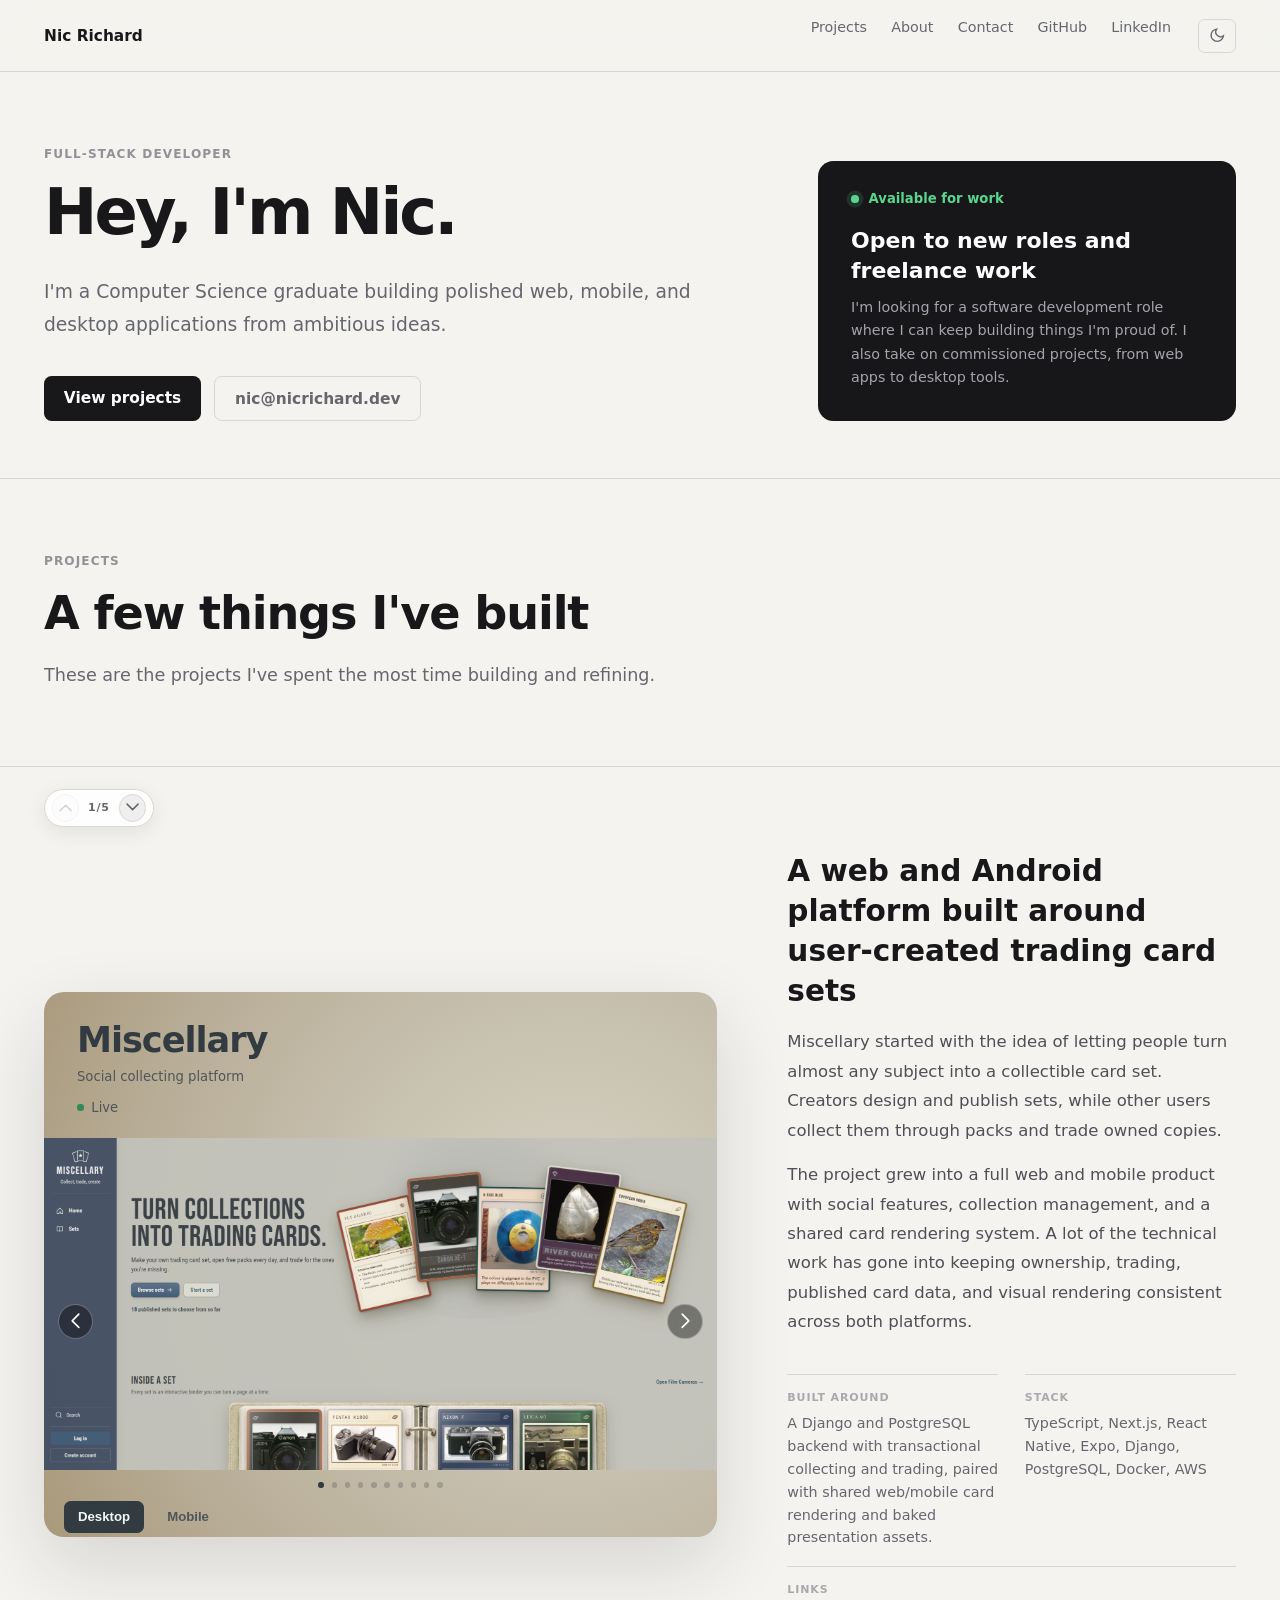
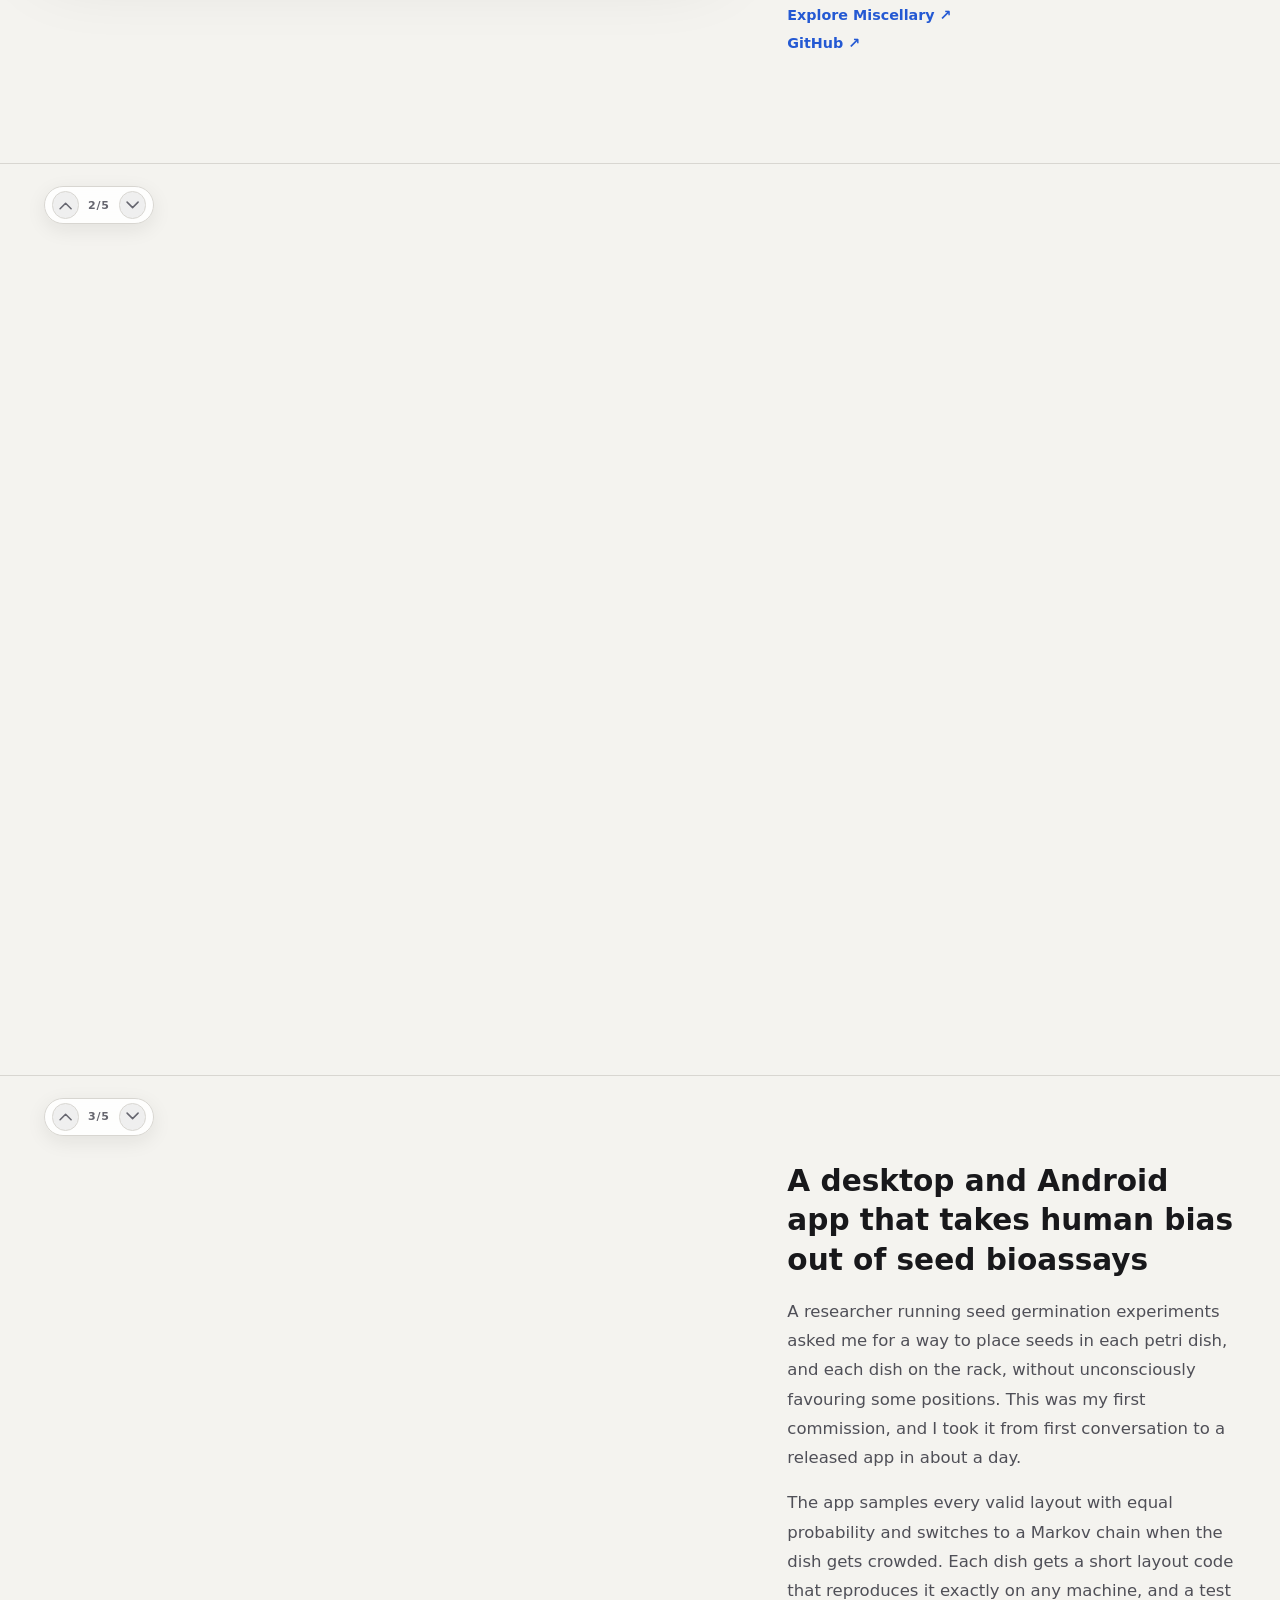
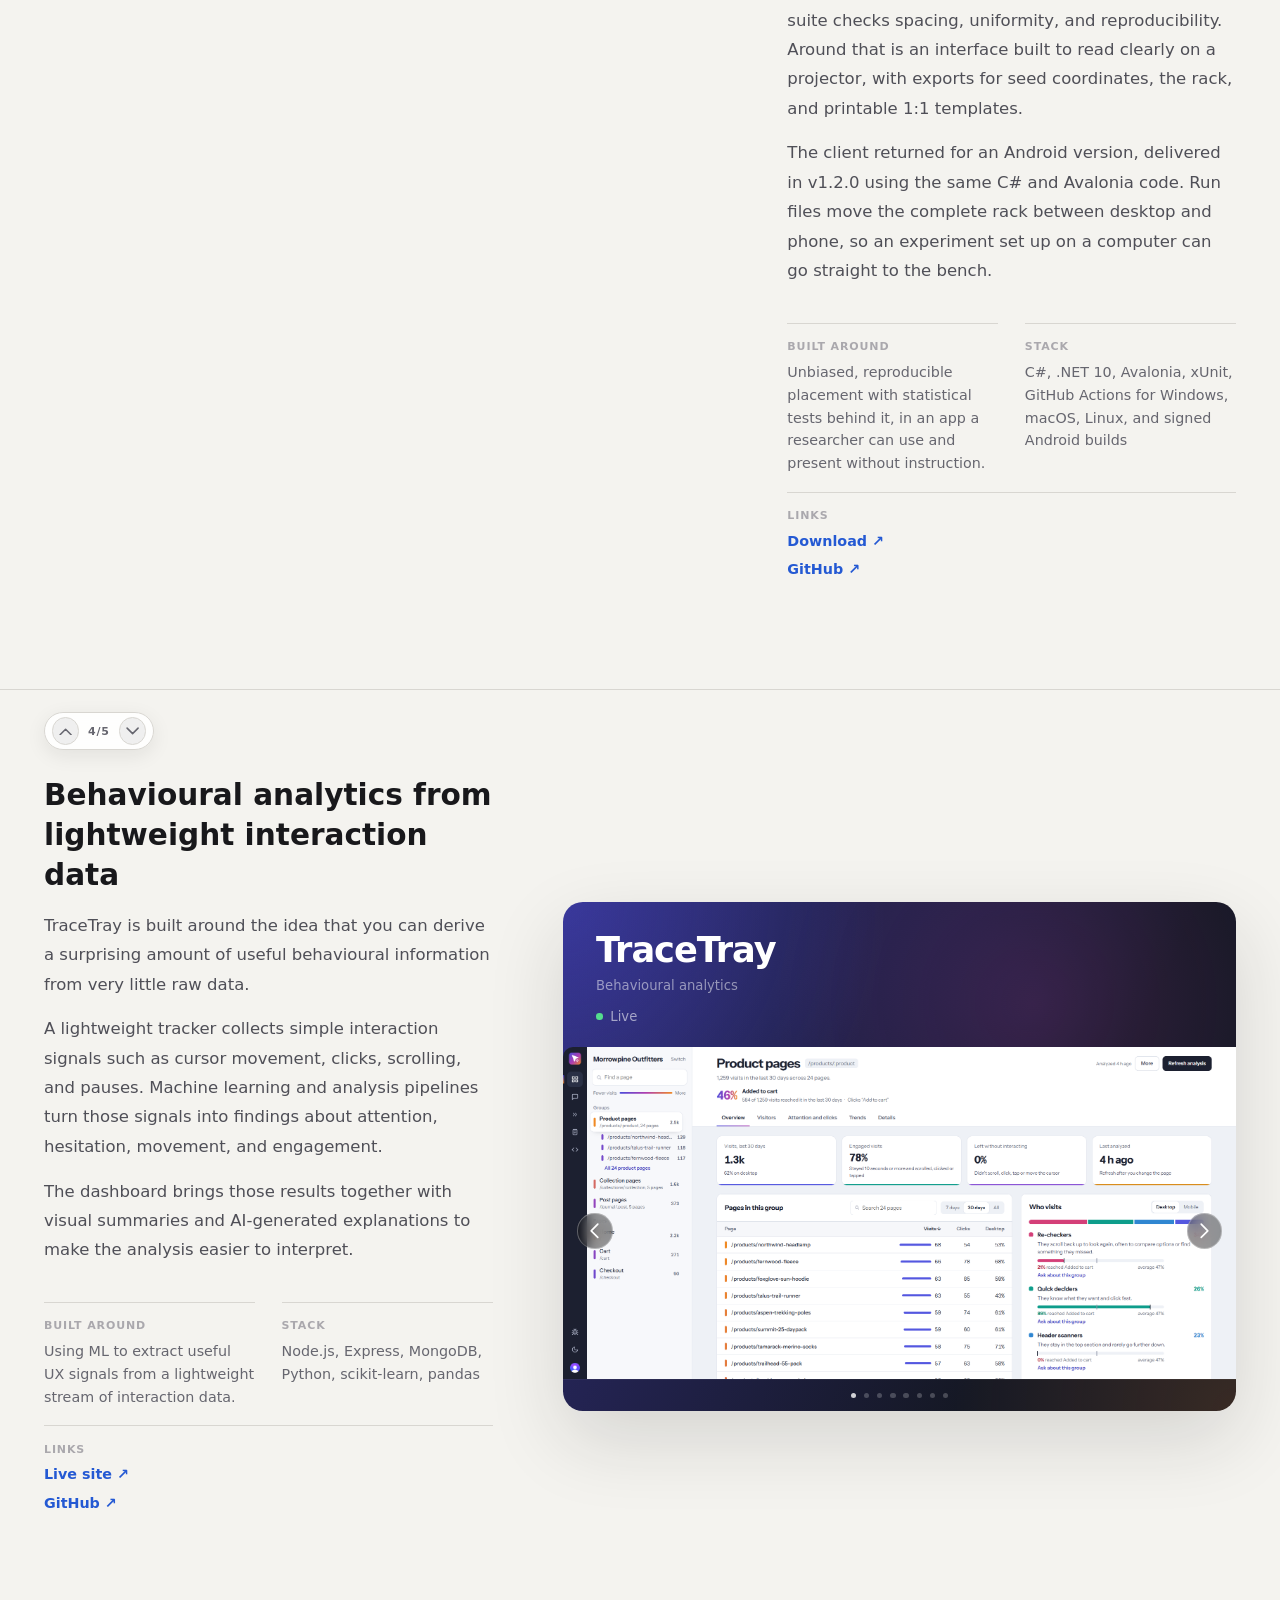
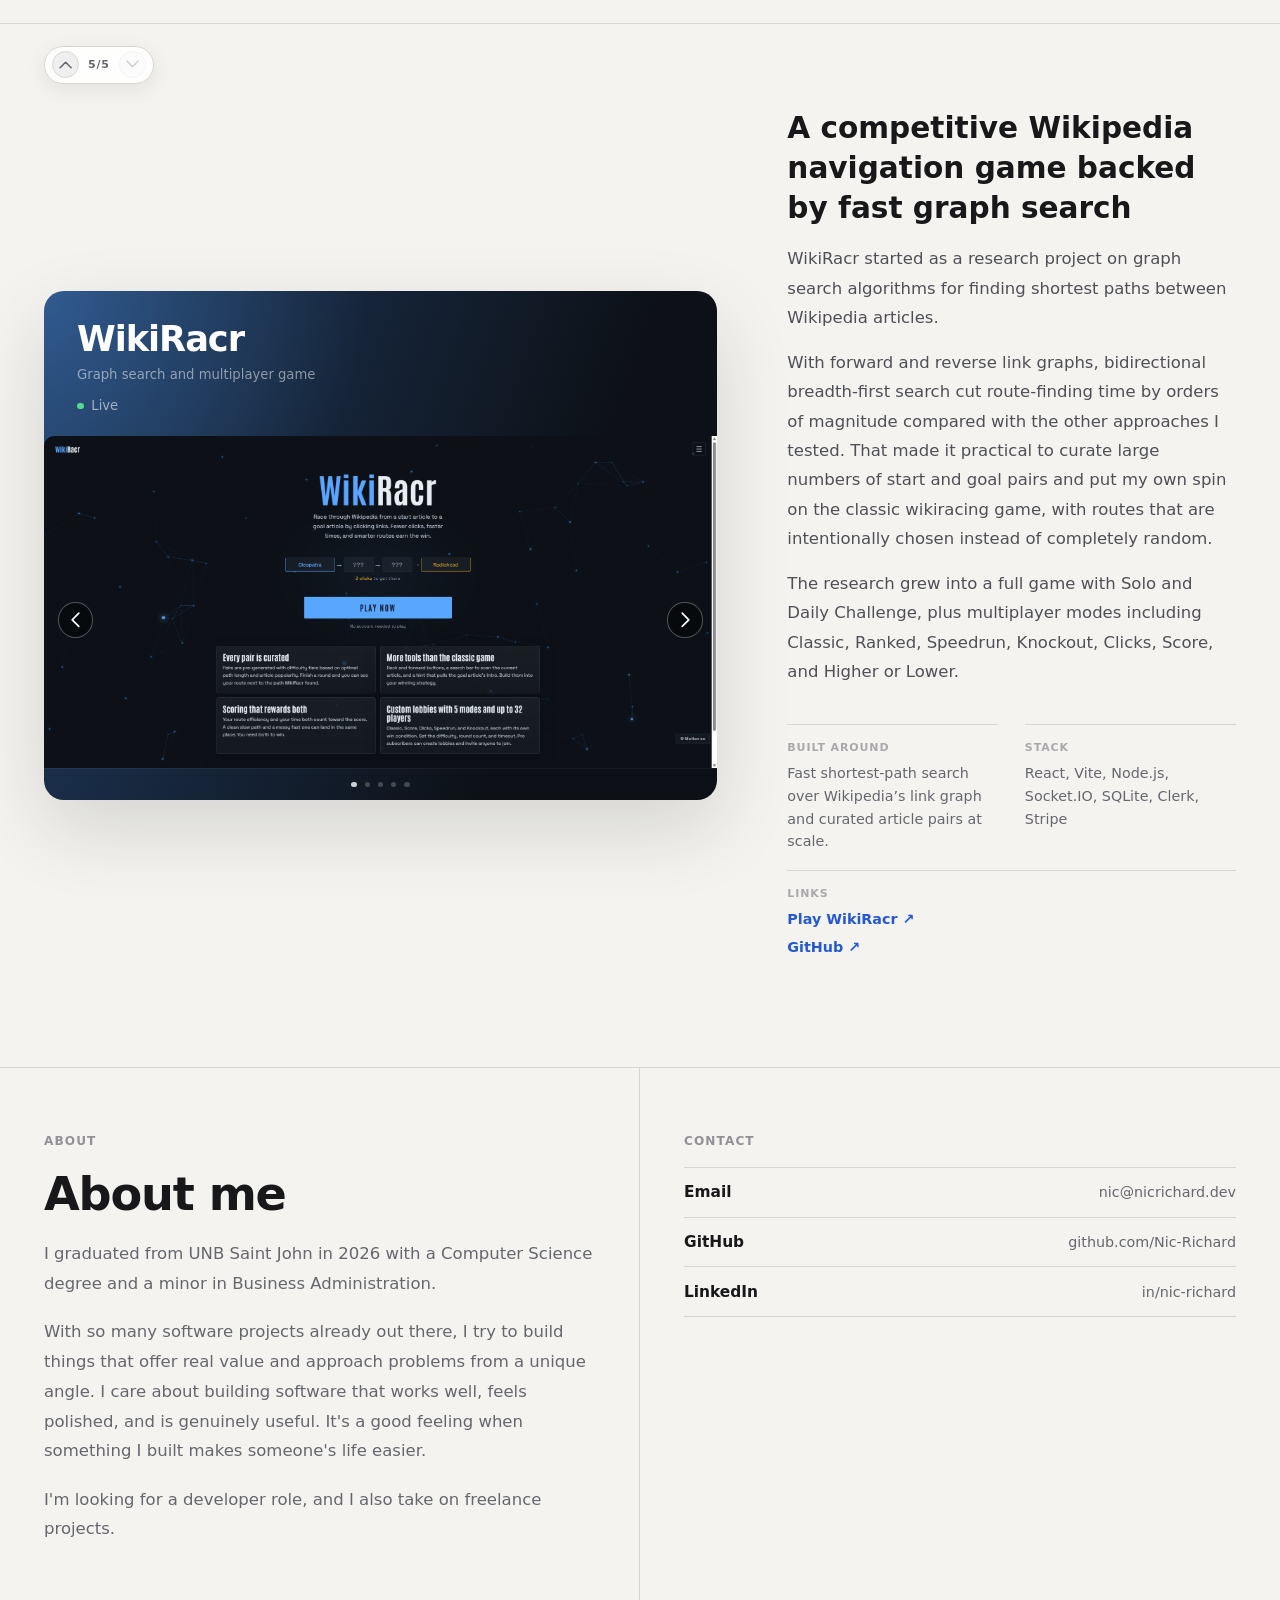
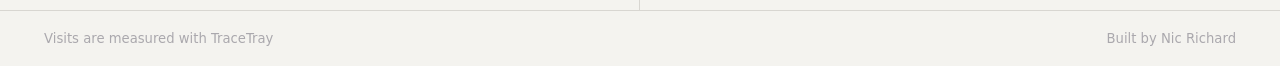
==== commit f4aab934: "Give the TraceTray panel its logo colours - The TraceTray panel uses a subtle version of the logo's " ====
--- a/index.html
+++ b/index.html
@@ -1079,7 +1079,7 @@
           <div class="project-identity">
             <h2>TraceTray</h2>
             <p>Behavioural analytics</p>
-            <span class="live-status"><i></i> Live beta</span>
+            <span class="live-status"><i></i> Live</span>
           </div>
           <div class="gallery-shell">
             <button
--- a/assets/css/styles.css
+++ b/assets/css/styles.css
@@ -205,7 +205,7 @@
 }
 
 .trace-theme {
-  background: radial-gradient(80% 110% at 0% 0%,rgba(123,123,230,.38) 0%,transparent 60%),linear-gradient(110deg,#3a3a9e 0%,#121218 72%);
+  background: radial-gradient(80% 110% at 0% 0%,rgba(76,76,219,.42) 0%,transparent 60%),radial-gradient(70% 90% at 100% 100%,rgba(240,138,36,.16) 0%,transparent 60%),radial-gradient(60% 80% at 70% 20%,rgba(176,63,176,.2) 0%,transparent 65%),linear-gradient(115deg,#2c2a6e 0%,#151824 70%);
 }
 
 .wiki-theme {
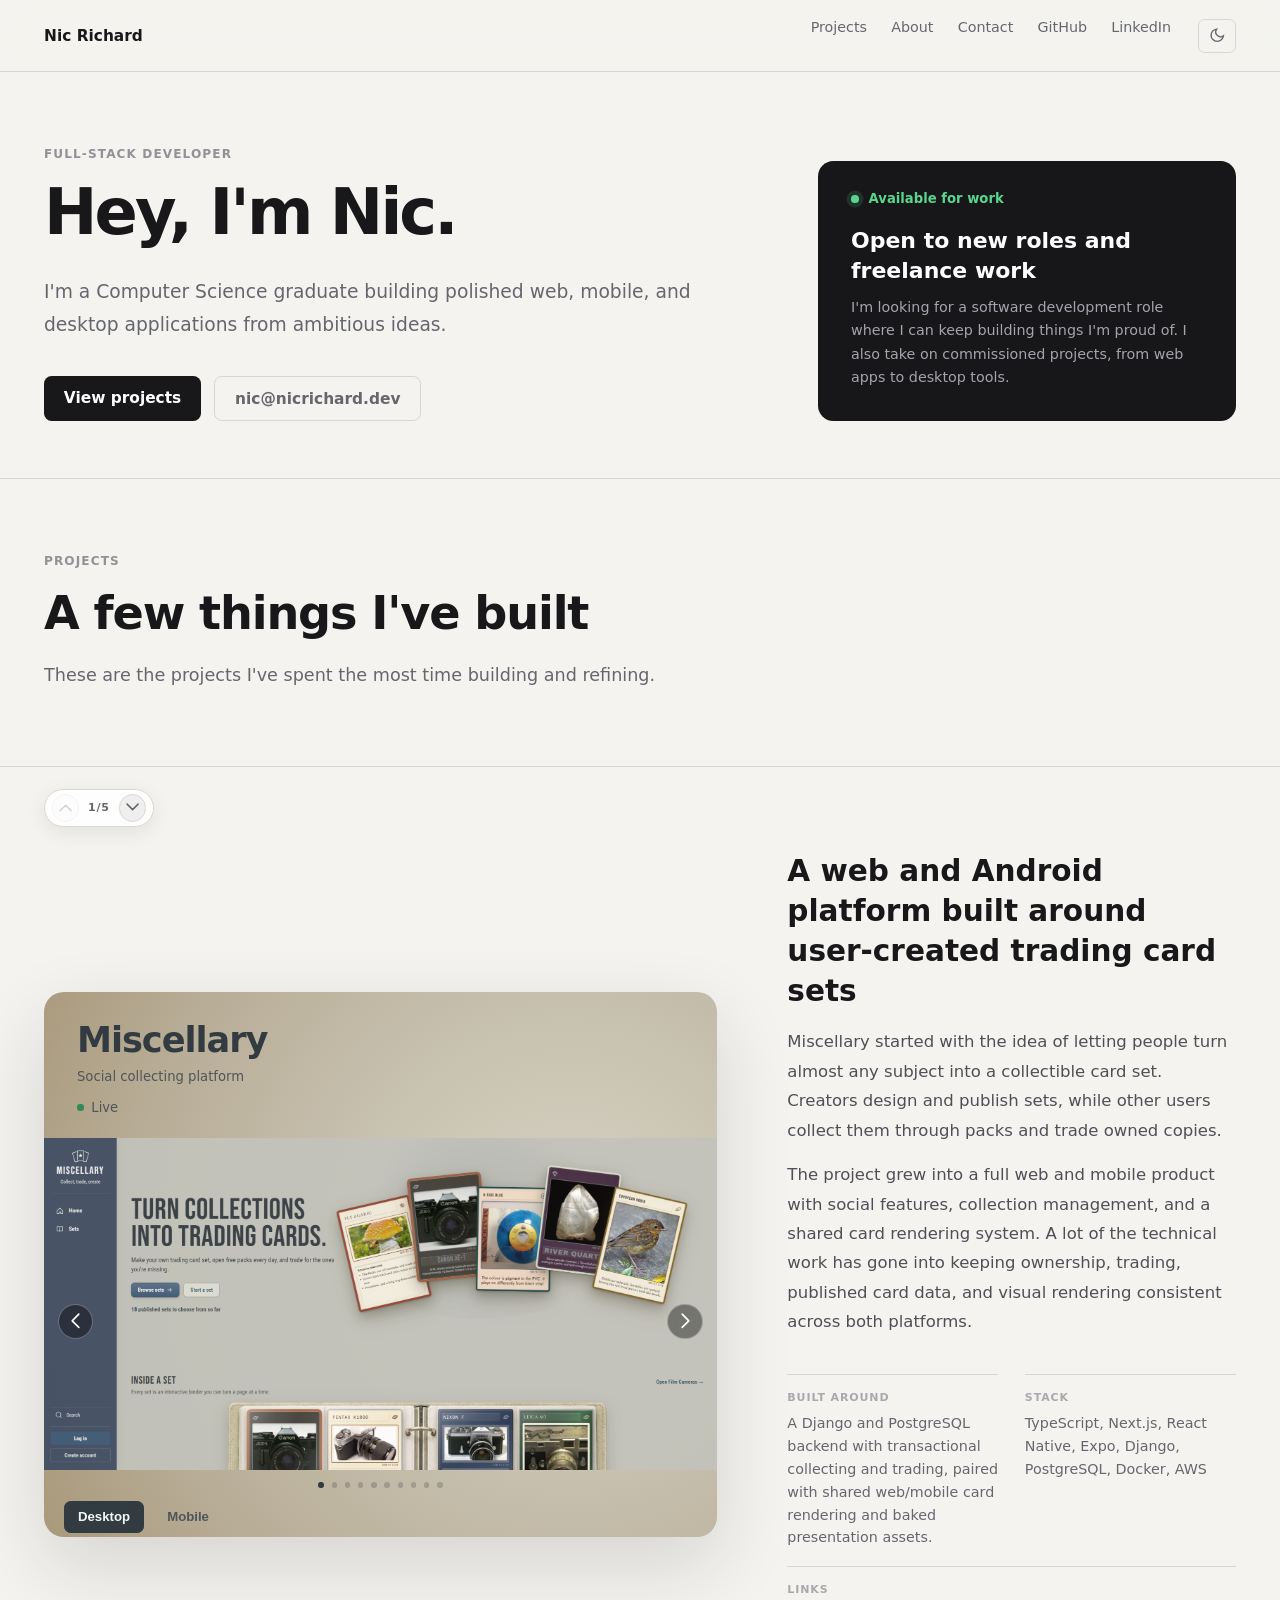
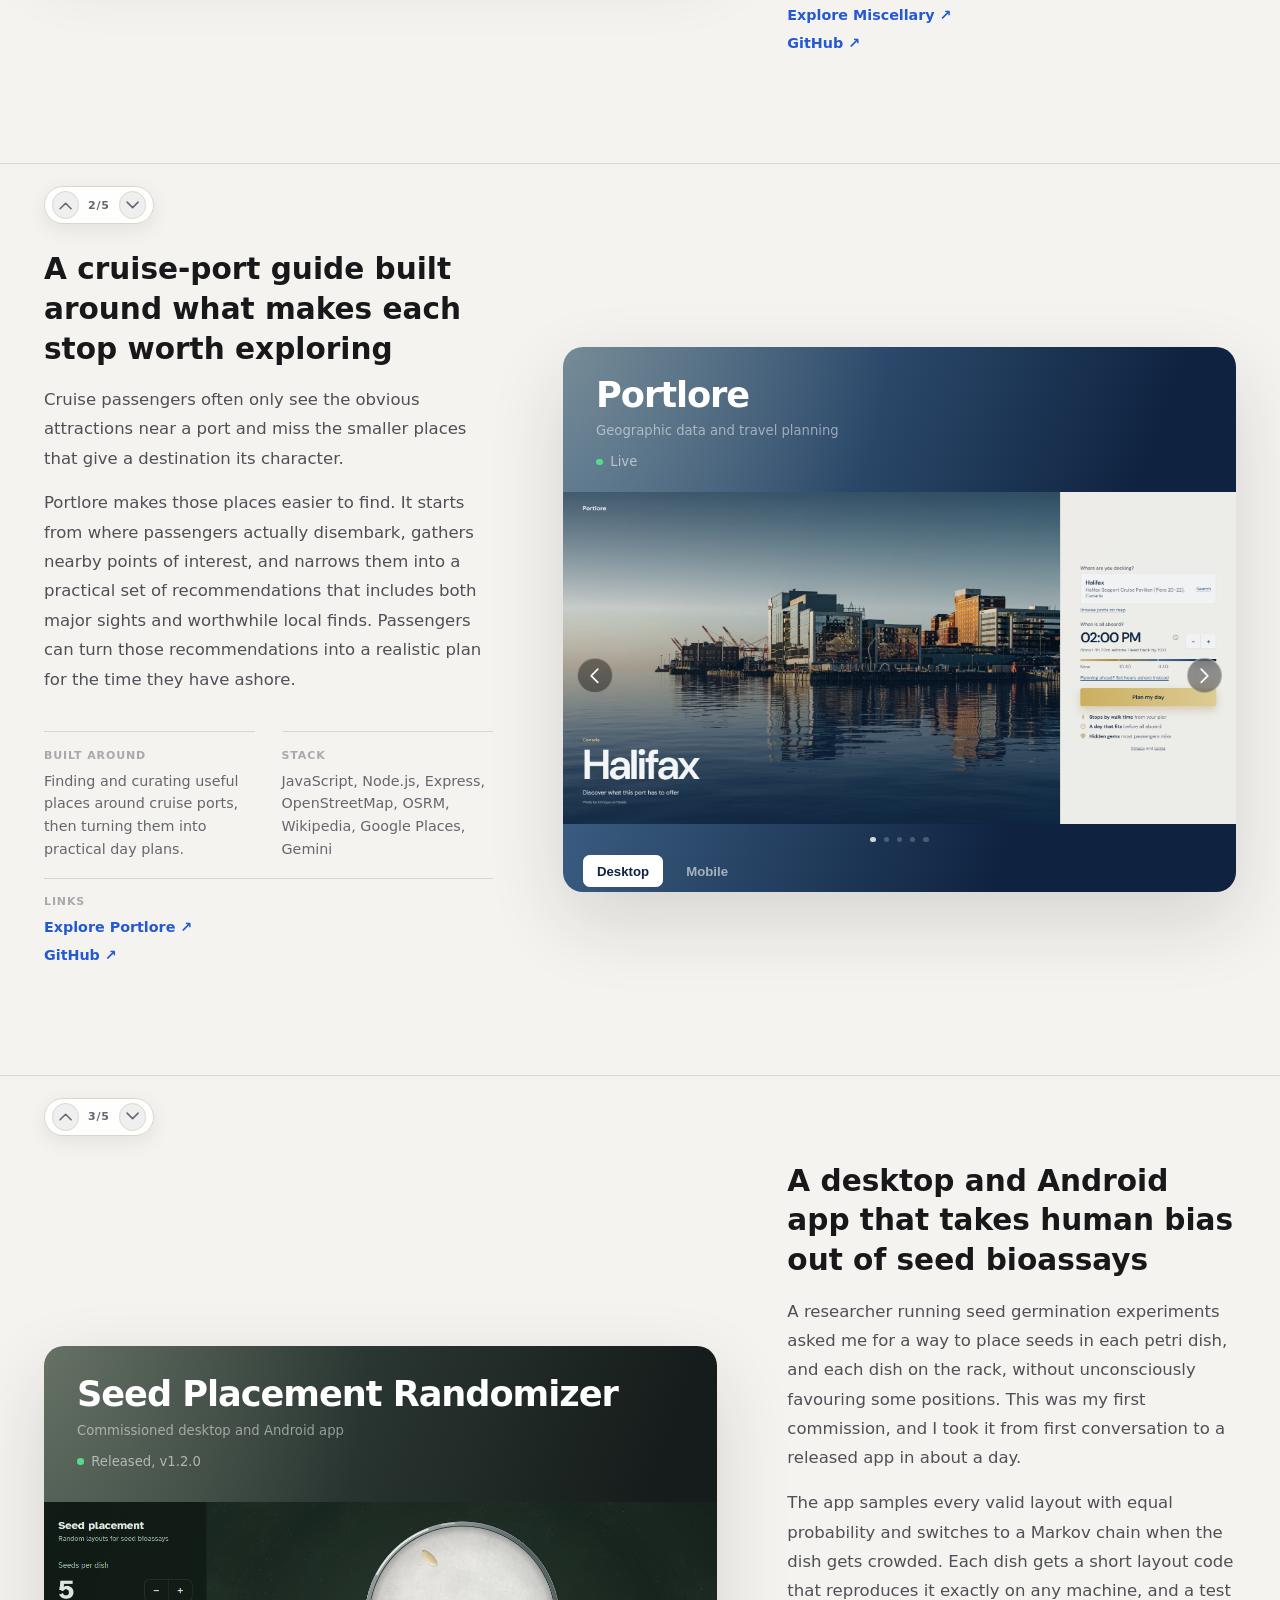
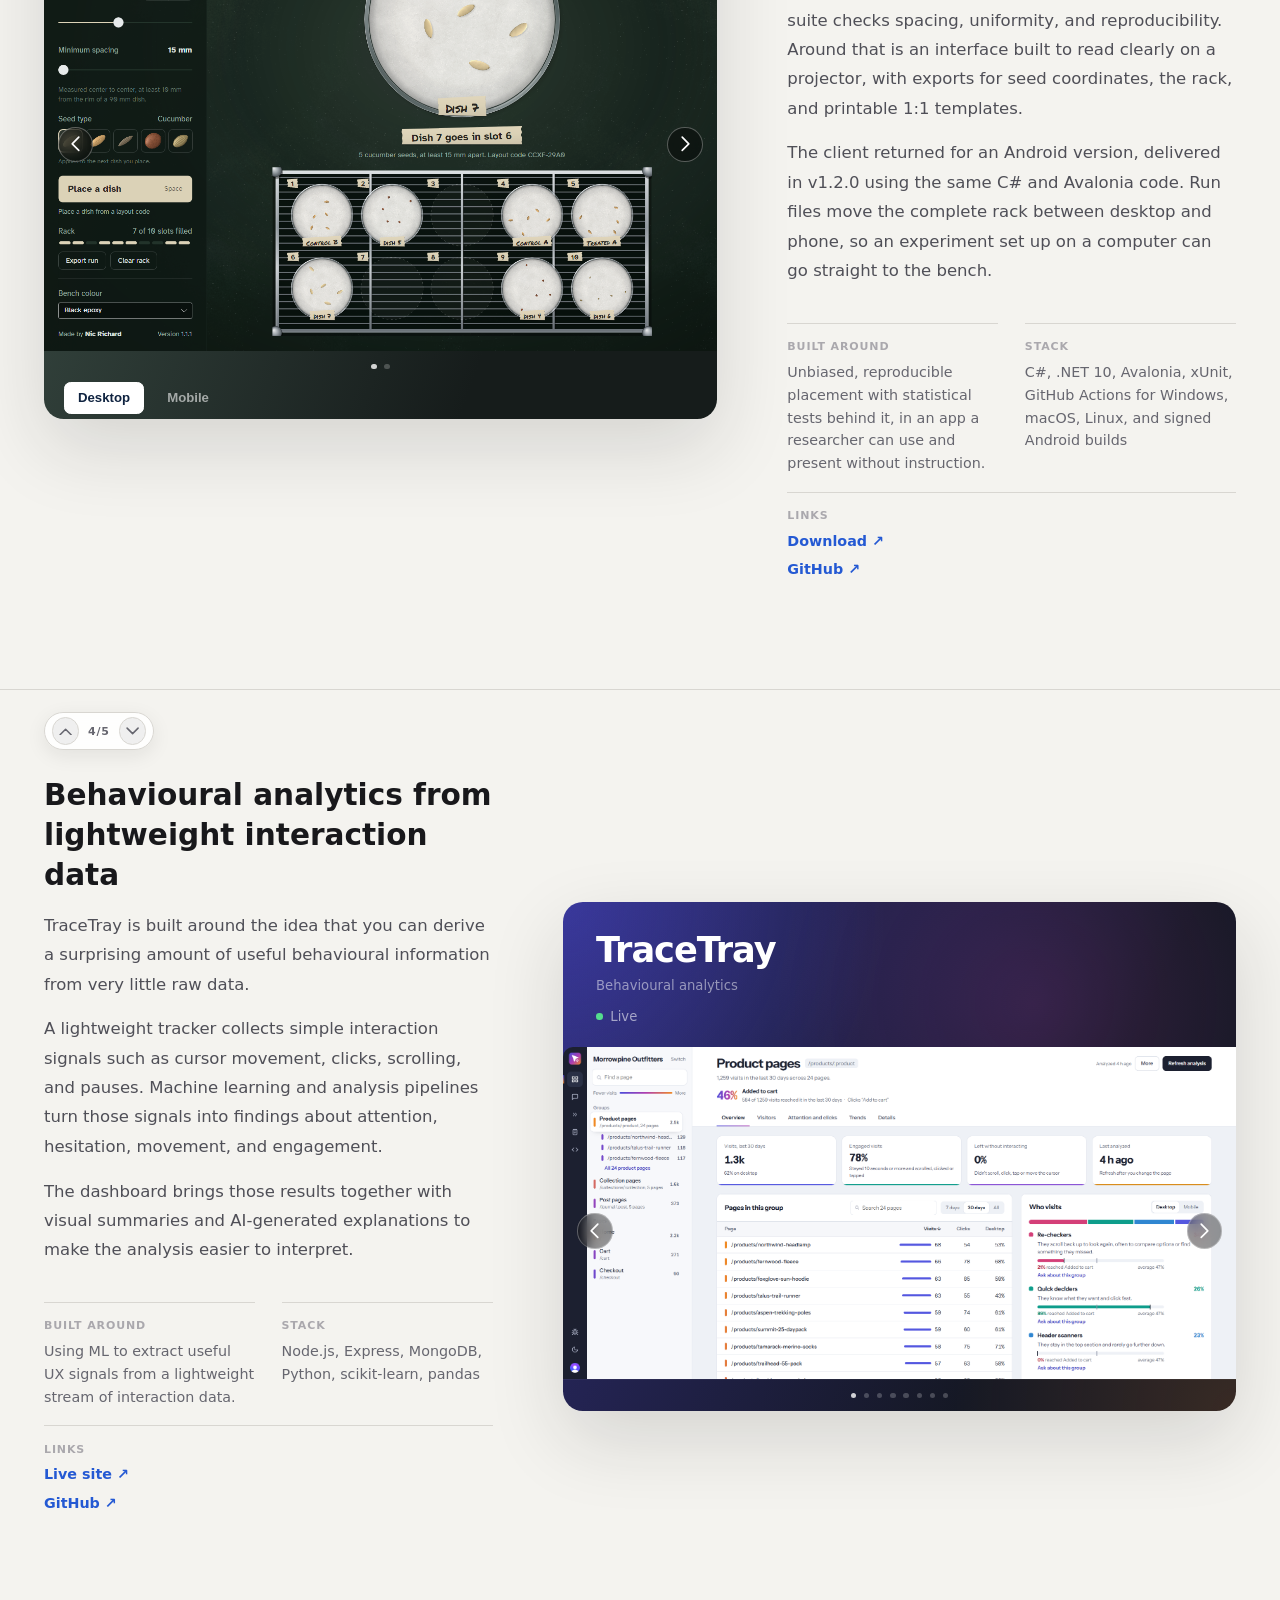
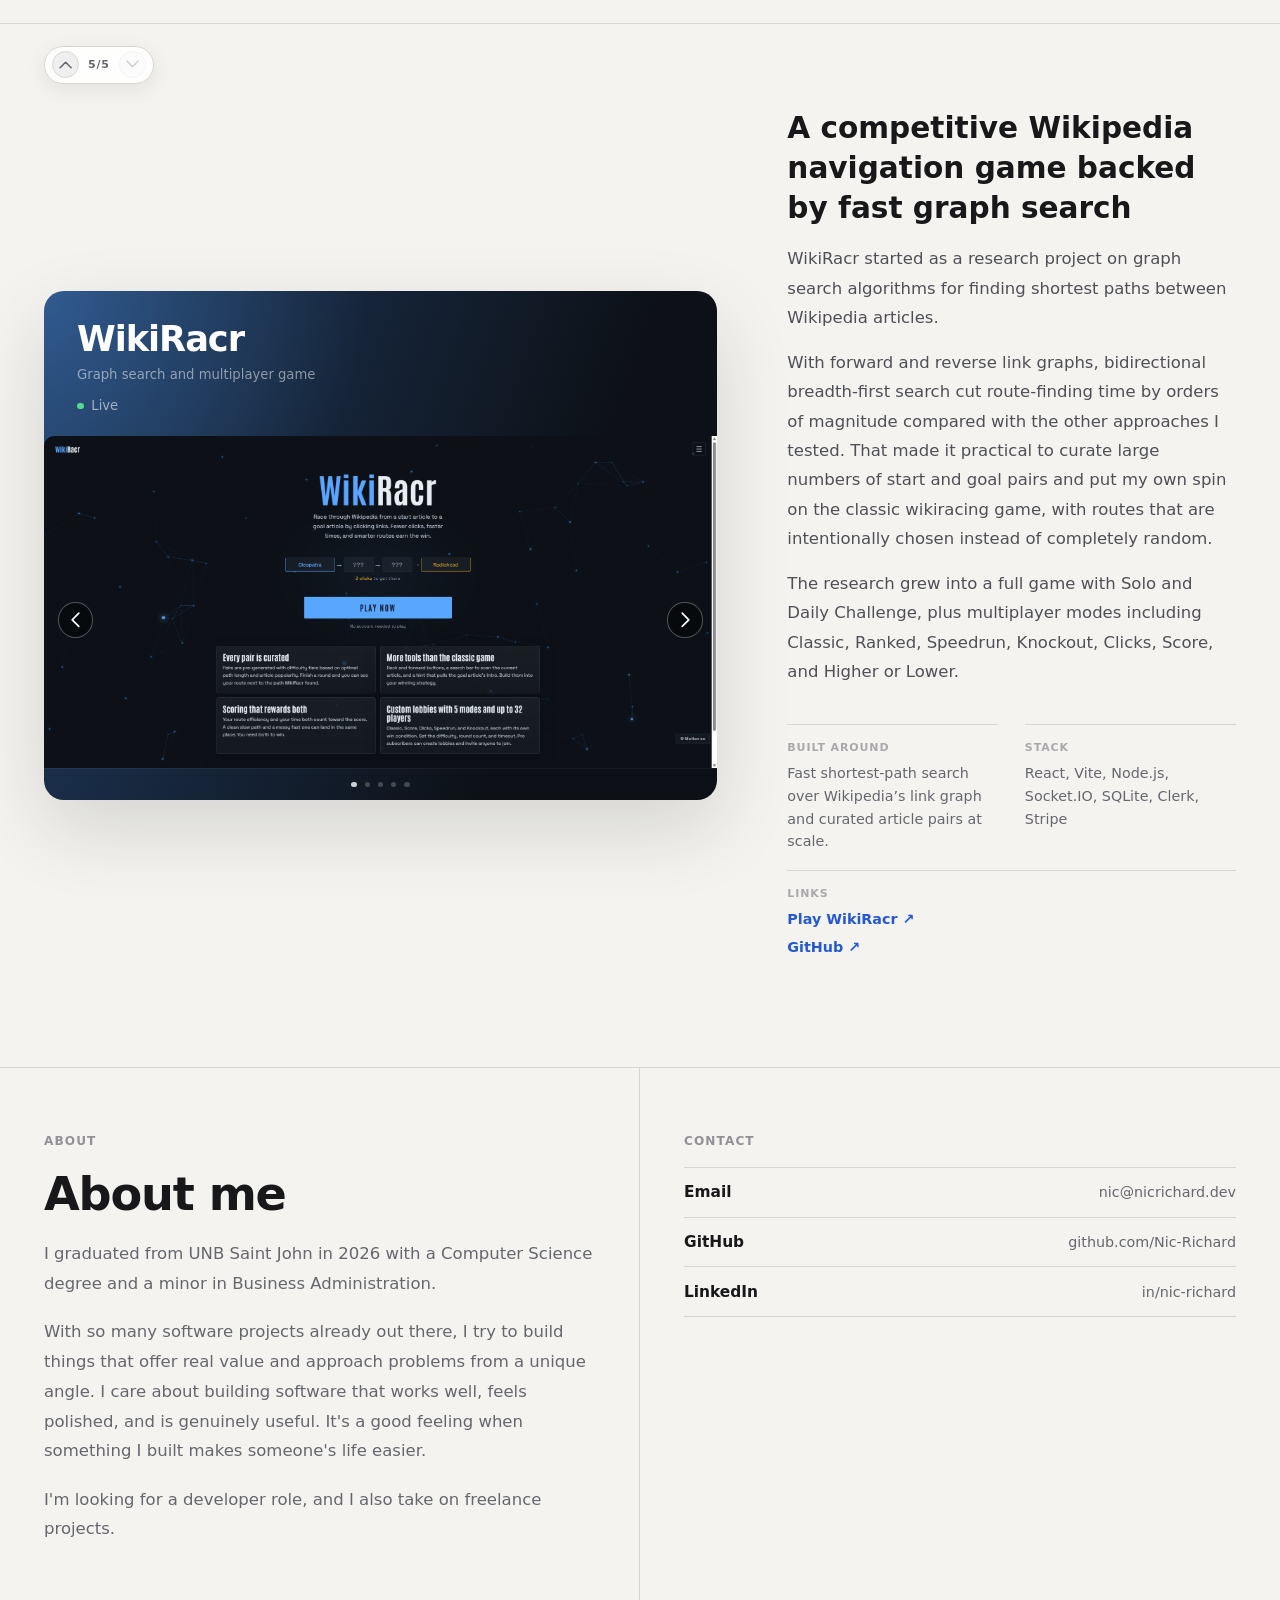
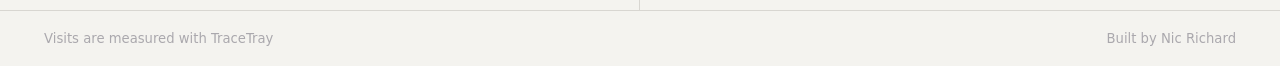
==== commit a7c0cfa6: "Add Search Console verification - The homepage now includes Google?s ownership verification tag" ====
--- a/index.html
+++ b/index.html
@@ -3,6 +3,10 @@
 <html lang="en">
   <head>
     <meta charset="utf-8" />
+    <meta
+      content="N8cBSR7CQznyfM3IMFFY9OEOwfHjRQLPcI0_IcNUXzM"
+      name="google-site-verification"
+    />
     <meta content="width=device-width, initial-scale=1.0" name="viewport" />
     <meta
       content="Nic Richard is a full-stack developer whose projects include Miscellary, TraceTray, WikiRacr, Portlore, and Seed Placement Randomizer."
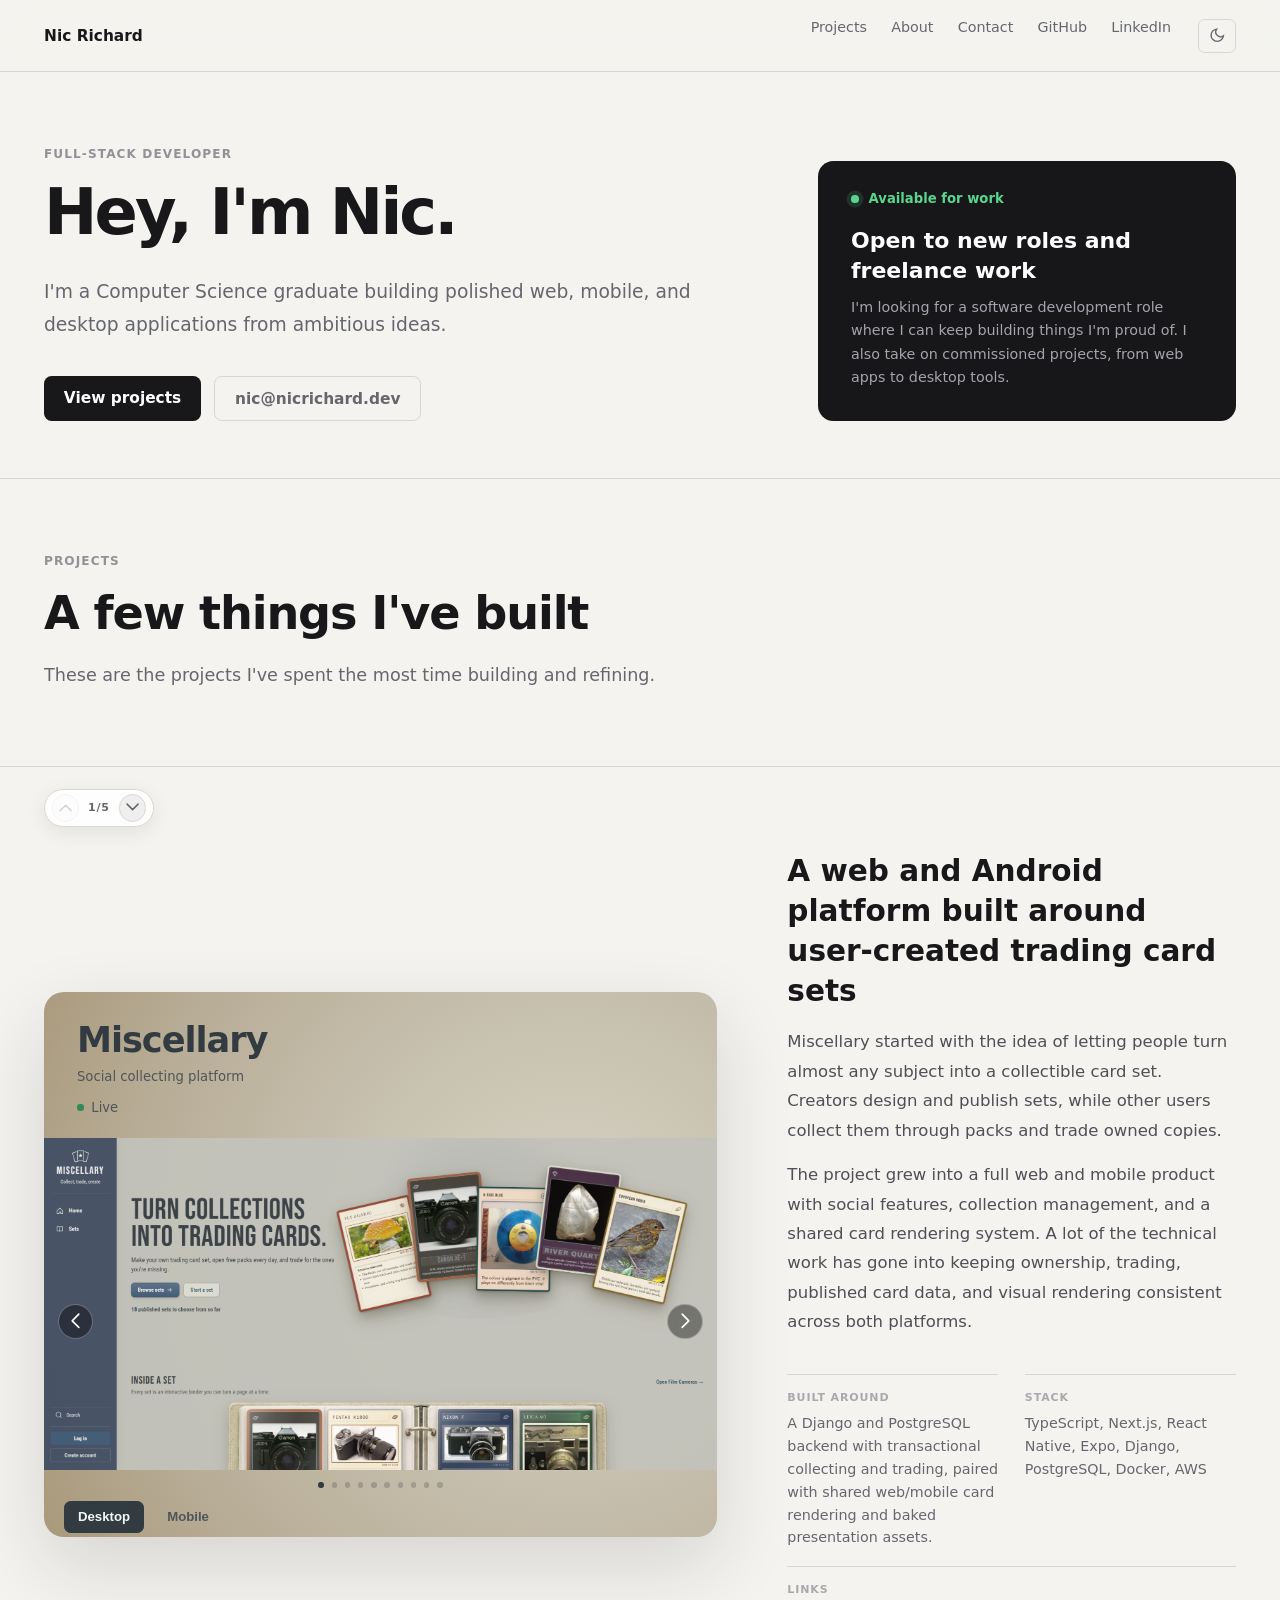
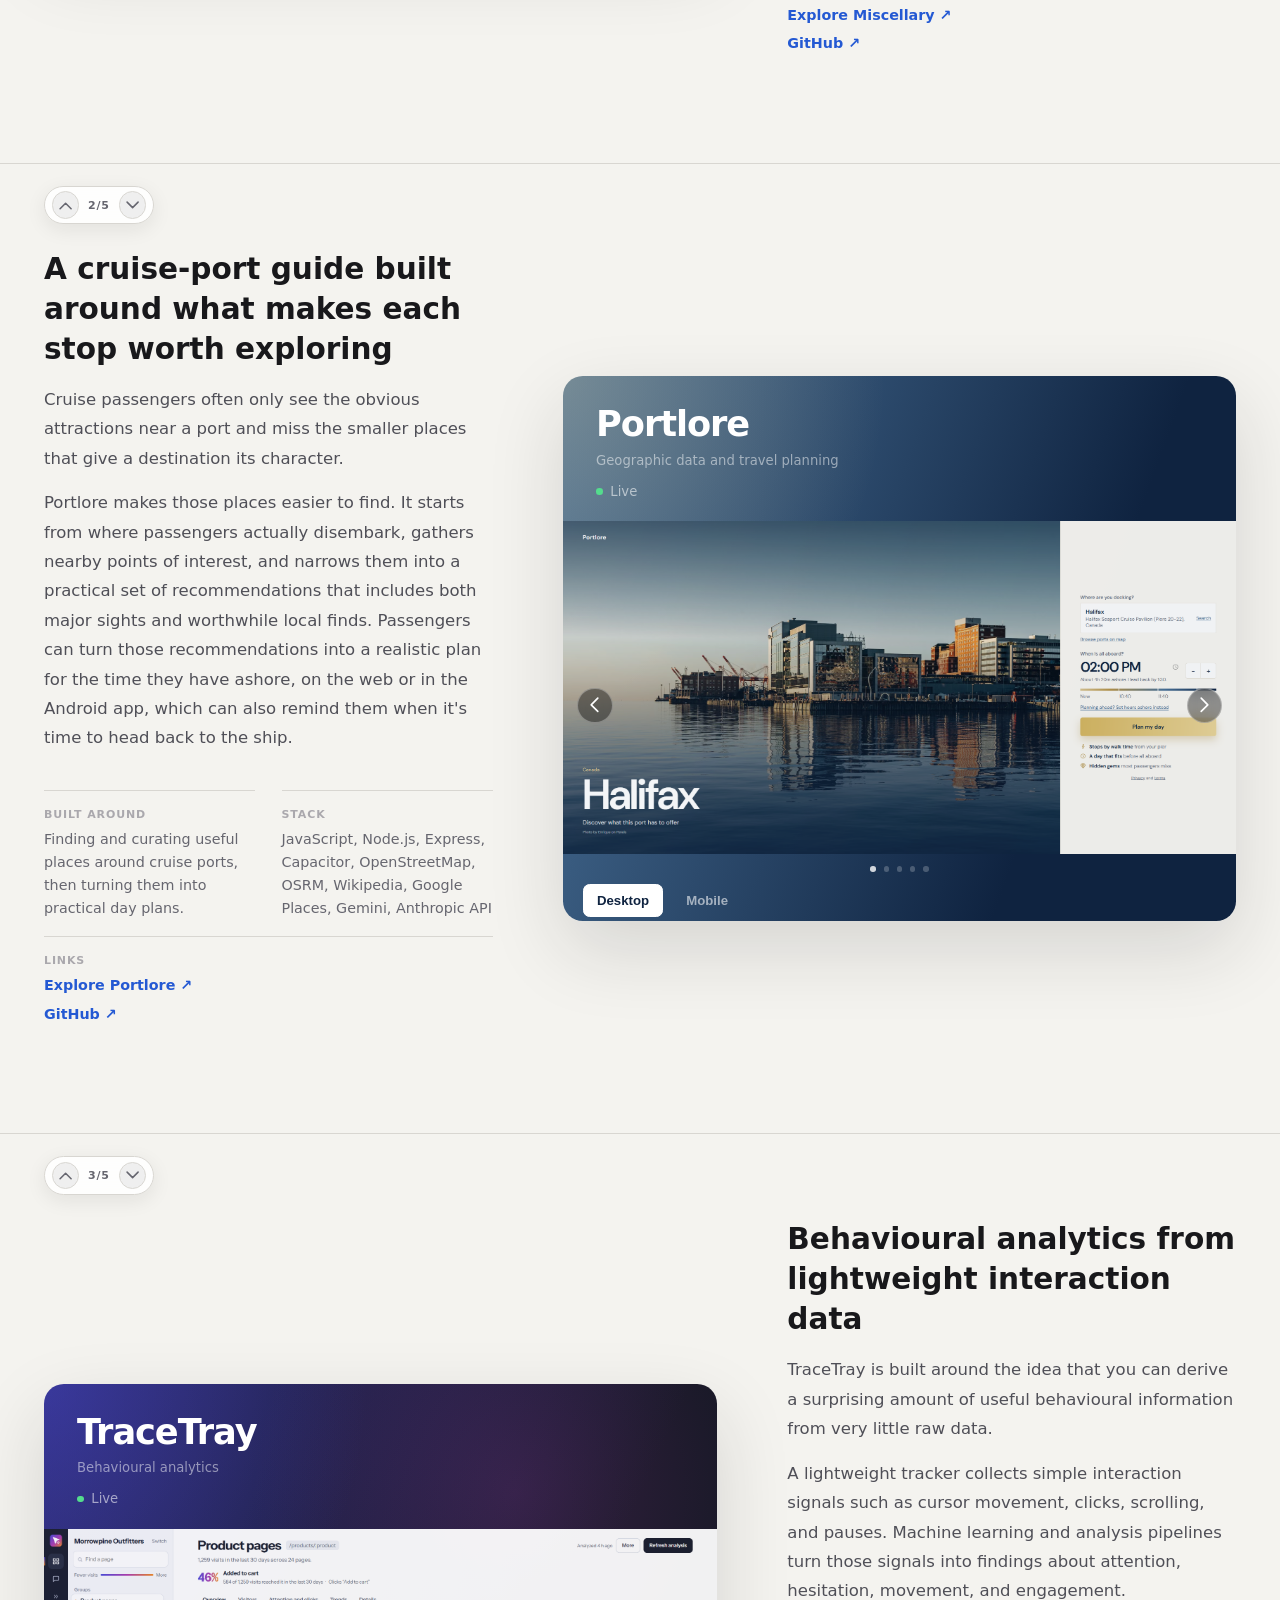
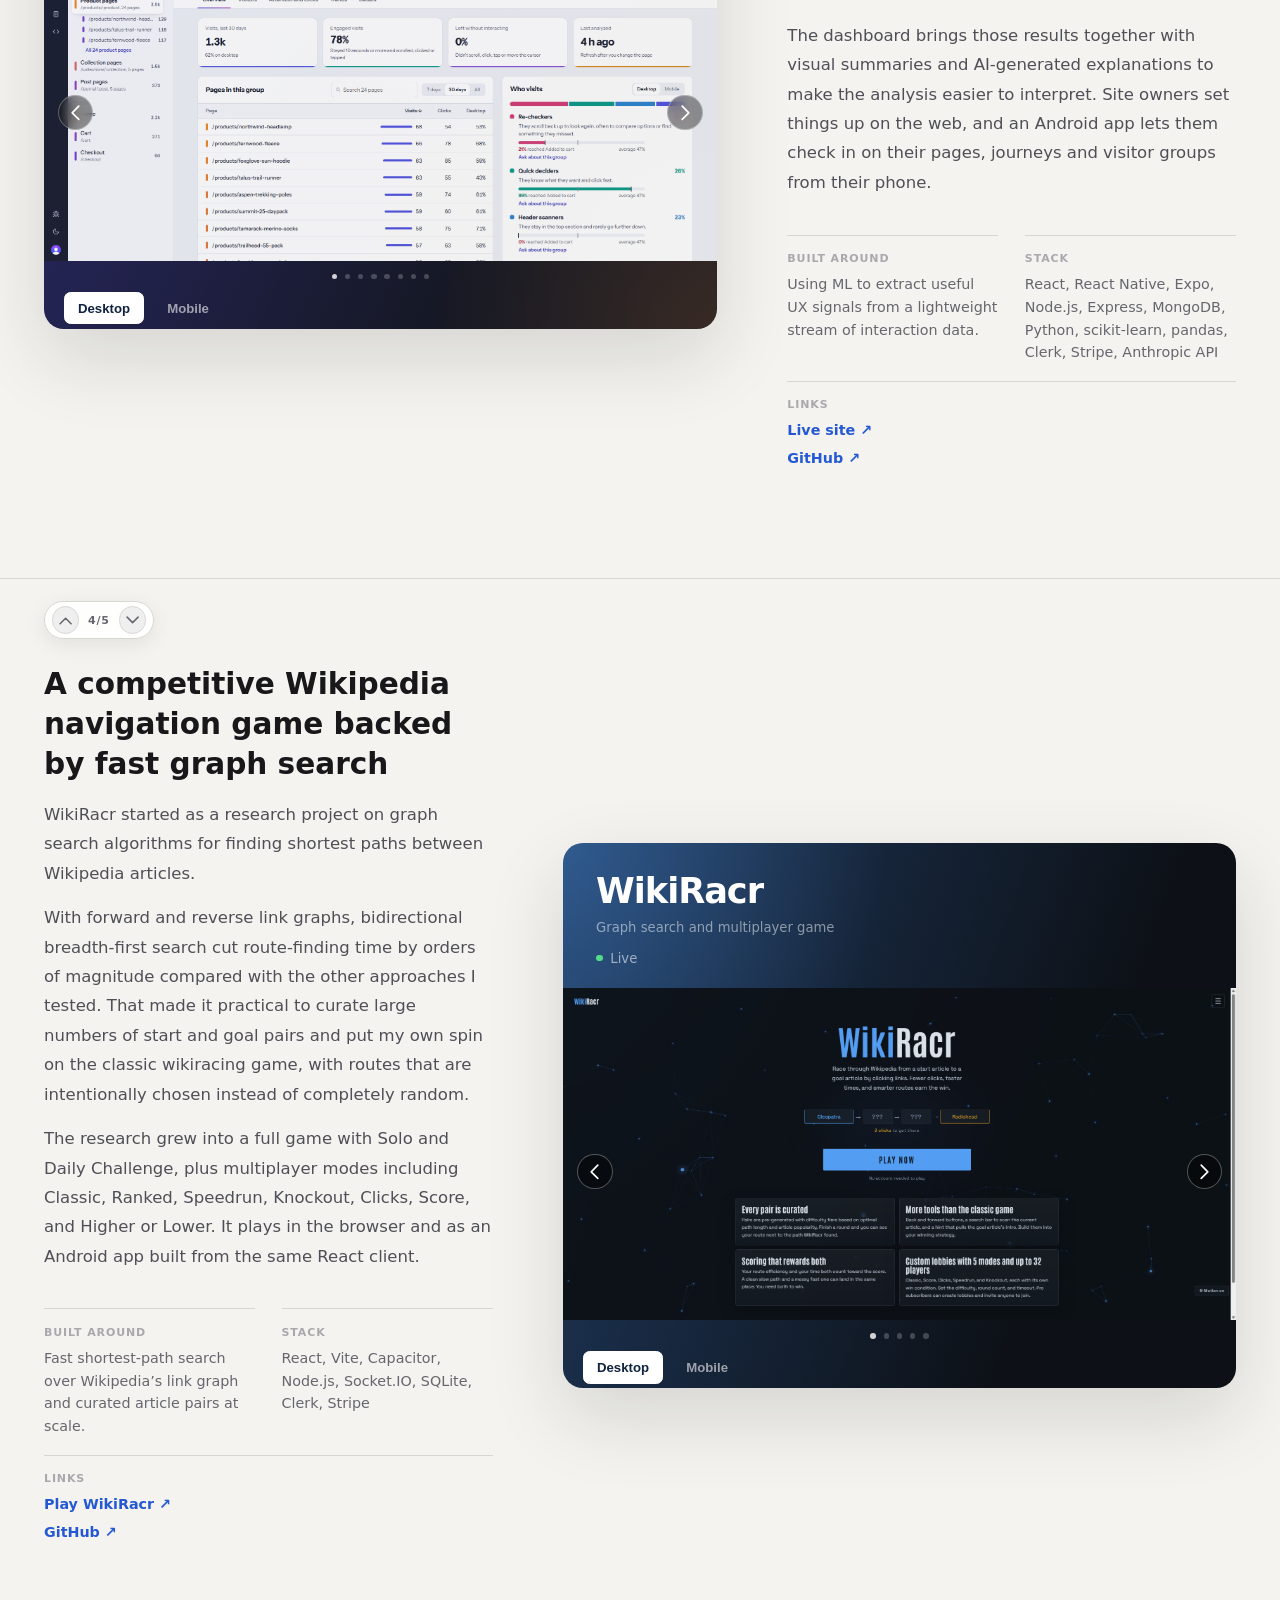
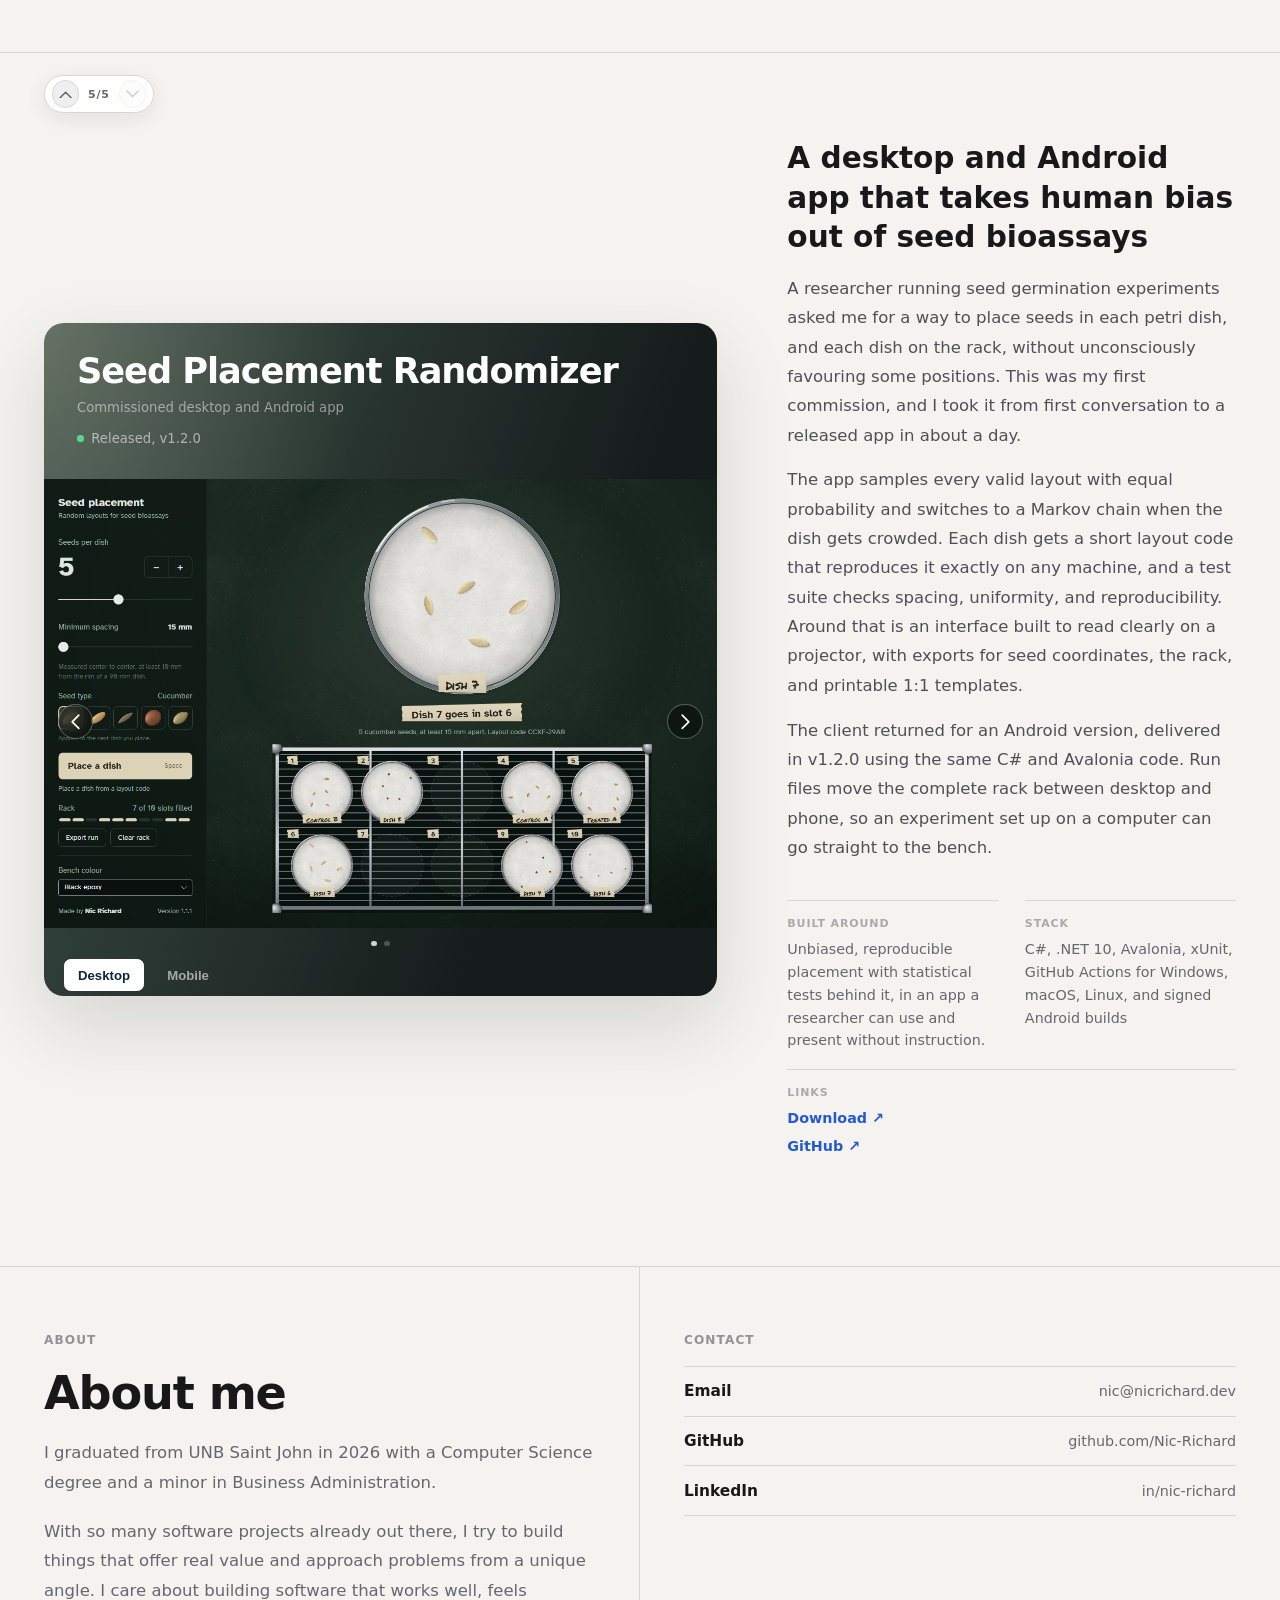
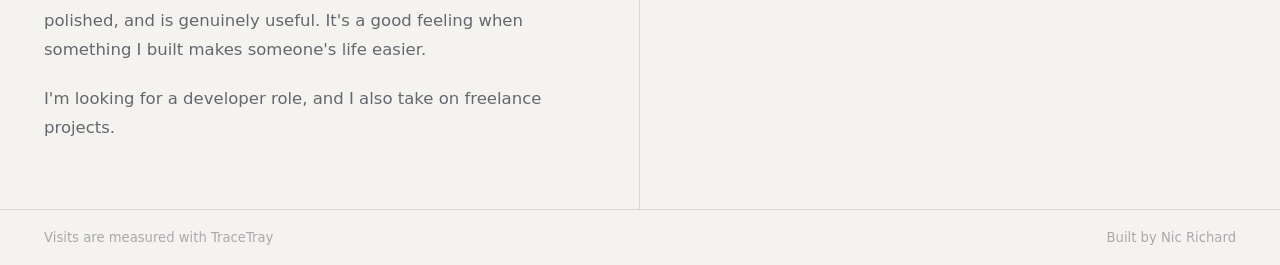
==== commit 4cd32898: "Add Android screenshots for TraceTray and WikiRacr - TraceTray and WikiRacr now have Desktop and Mob" ====
--- a/index.html
+++ b/index.html
@@ -527,7 +527,7 @@
           ><button
             aria-label="Next project"
             class="project-nav-button"
-            data-project-jump="seed-placement"
+            data-project-jump="tracetray"
             type="button"
           >
             <svg
@@ -768,7 +768,8 @@
               and narrows them into a practical set of recommendations that
               includes both major sights and worthwhile local finds. Passengers
               can turn those recommendations into a realistic plan for the time
-              they have ashore.
+              they have ashore, on the web or in the Android app, which can also
+              remind them when it's time to head back to the ship.
             </p>
           </div>
           <aside class="project-meta">
@@ -782,8 +783,8 @@
             <div>
               <span>Stack</span>
               <p>
-                JavaScript, Node.js, Express, OpenStreetMap, OSRM, Wikipedia,
-                Google Places, Gemini
+                JavaScript, Node.js, Express, Capacitor, OpenStreetMap, OSRM,
+                Wikipedia, Google Places, Gemini, Anthropic API
               </p>
             </div>
             <div class="project-links">
@@ -800,11 +801,8 @@
           </aside>
         </div>
       </article>
-      <article class="project" id="seed-placement">
-        <div
-          aria-label="Seed Placement Randomizer project navigation"
-          class="project-nav"
-        >
+      <article class="project device-project" id="tracetray">
+        <div aria-label="Tracetray project navigation" class="project-nav">
           <button
             aria-label="Previous project"
             class="project-nav-button"
@@ -830,7 +828,636 @@
           ><button
             aria-label="Next project"
             class="project-nav-button"
+            data-project-jump="wikiracr"
+            type="button"
+          >
+            <svg
+              aria-hidden="true"
+              fill="none"
+              height="8"
+              viewbox="0 0 12 8"
+              width="12"
+            >
+              <path
+                d="M1 1L6 6L11 1"
+                stroke="currentColor"
+                stroke-linecap="round"
+                stroke-linejoin="round"
+                stroke-width="1.4"
+              ></path>
+            </svg>
+          </button>
+        </div>
+        <div class="project-visual trace-theme">
+          <div class="project-identity">
+            <h2>TraceTray</h2>
+            <p>Behavioural analytics</p>
+            <span class="live-status"><i></i> Live</span>
+          </div>
+          <div class="portlore-gallery-wrap device-gallery">
+            <div
+              aria-label="TraceTray screenshots"
+              class="portlore-tabs"
+              role="tablist"
+            >
+              <button
+                aria-selected="true"
+                class="portlore-tab active"
+                data-device-tab="desktop"
+                role="tab"
+                type="button"
+              >
+                Desktop
+              </button>
+              <button
+                aria-selected="false"
+                class="portlore-tab"
+                data-device-tab="mobile"
+                role="tab"
+                type="button"
+              >
+                Mobile
+              </button>
+            </div>
+            <div class="portlore-panel active" data-device-panel="desktop">
+              <div class="gallery-shell portlore-desktop-shell">
+                <button
+                  aria-label="Previous TraceTray desktop screenshot"
+                  class="gallery-arrow previous"
+                  data-direction="-1"
+                  data-gallery-step="tracetray-desktop"
+                  type="button"
+                >
+                  <svg
+                    aria-hidden="true"
+                    fill="none"
+                    height="16"
+                    viewbox="0 0 10 16"
+                    width="10"
+                    xmlns="http://www.w3.org/2000/svg"
+                  >
+                    <path
+                      d="M8 2L2 8L8 14"
+                      stroke="white"
+                      stroke-linecap="round"
+                      stroke-linejoin="round"
+                      stroke-width="1.5"
+                    ></path>
+                  </svg>
+                </button>
+                <div class="gallery" id="gallery-tracetray-desktop">
+                  <figure>
+                    <img
+                      alt="TraceTray product pages overview: goal rate, visits and visitor groups for the fictional Morrowpine Outfitters demo"
+                      src="assets/images/tracetray/desktop-01-overview.png"
+                    />
+                  </figure>
+                  <figure>
+                    <img
+                      alt="TraceTray weekly add-to-cart rate and trends for the demo product pages"
+                      src="assets/images/tracetray/desktop-02-trends.png"
+                    />
+                  </figure>
+                  <figure>
+                    <img
+                      alt="TraceTray visitor groups for the demo product pages, each measured against the page average"
+                      src="assets/images/tracetray/desktop-03-visitors.png"
+                    />
+                  </figure>
+                  <figure>
+                    <img
+                      alt="TraceTray homepage overview with visits by day, visitor groups and a suggestion backed by the numbers"
+                      src="assets/images/tracetray/desktop-04-insights.png"
+                    />
+                  </figure>
+                  <figure>
+                    <img
+                      alt="TraceTray attention shaded over a picture of the demo homepage"
+                      src="assets/images/tracetray/desktop-05-attention.png"
+                    />
+                  </figure>
+                  <figure>
+                    <img
+                      alt="TraceTray journeys: where visitors arrive and leave, and the most common moves"
+                      src="assets/images/tracetray/desktop-06-journey.png"
+                    />
+                  </figure>
+                  <figure>
+                    <img
+                      alt="TraceTray recent visits to the demo store"
+                      src="assets/images/tracetray/desktop-07-sessions.png"
+                    />
+                  </figure>
+                  <figure>
+                    <img
+                      alt="TraceTray Ask answering why some visitors do not add to cart"
+                      src="assets/images/tracetray/desktop-08-ask.png"
+                    />
+                  </figure>
+                </div>
+                <button
+                  aria-label="Next TraceTray desktop screenshot"
+                  class="gallery-arrow next"
+                  data-direction="1"
+                  data-gallery-step="tracetray-desktop"
+                  type="button"
+                >
+                  <svg
+                    aria-hidden="true"
+                    fill="none"
+                    height="16"
+                    viewbox="0 0 10 16"
+                    width="10"
+                    xmlns="http://www.w3.org/2000/svg"
+                  >
+                    <path
+                      d="M2 2L8 8L2 14"
+                      stroke="white"
+                      stroke-linecap="round"
+                      stroke-linejoin="round"
+                      stroke-width="1.5"
+                    ></path>
+                  </svg>
+                </button>
+                <div
+                  class="gallery-dots"
+                  data-gallery-dots="tracetray-desktop"
+                ></div>
+              </div>
+            </div>
+            <div class="portlore-panel" data-device-panel="mobile" hidden="">
+              <div
+                class="mobile-carousel-shell"
+                data-mobile-gallery="tracetray-mobile"
+              >
+                <button
+                  aria-label="Previous TraceTray mobile screenshot"
+                  class="gallery-arrow previous"
+                  data-mobile-step="-1"
+                  type="button"
+                >
+                  <svg
+                    aria-hidden="true"
+                    fill="none"
+                    height="16"
+                    viewbox="0 0 10 16"
+                    width="10"
+                    xmlns="http://www.w3.org/2000/svg"
+                  >
+                    <path
+                      d="M8 2L2 8L8 14"
+                      stroke="white"
+                      stroke-linecap="round"
+                      stroke-linejoin="round"
+                      stroke-width="1.5"
+                    ></path>
+                  </svg>
+                </button>
+                <div class="mobile-carousel-viewport">
+                  <div class="mobile-carousel-track"></div>
+                </div>
+                <button
+                  aria-label="Next TraceTray mobile screenshot"
+                  class="gallery-arrow next"
+                  data-mobile-step="1"
+                  type="button"
+                >
+                  <svg
+                    aria-hidden="true"
+                    fill="none"
+                    height="16"
+                    viewbox="0 0 10 16"
+                    width="10"
+                    xmlns="http://www.w3.org/2000/svg"
+                  >
+                    <path
+                      d="M2 2L8 8L2 14"
+                      stroke="white"
+                      stroke-linecap="round"
+                      stroke-linejoin="round"
+                      stroke-width="1.5"
+                    ></path>
+                  </svg>
+                </button>
+                <div class="gallery-dots"></div>
+                <div class="mobile-carousel-source" hidden>
+                  <img
+                    alt="TraceTray mobile pages list for the Morrowpine Outfitters demo store"
+                    src="assets/images/tracetray/mobile-01-pages.png"
+                  />
+                  <img
+                    alt="TraceTray mobile visits by day for the home page"
+                    src="assets/images/tracetray/mobile-02-trends.png"
+                  />
+                  <img
+                    alt="TraceTray mobile journeys showing where visitors arrive"
+                    src="assets/images/tracetray/mobile-03-journeys.png"
+                  />
+                  <img
+                    alt="TraceTray mobile Ask screen with suggested questions"
+                    src="assets/images/tracetray/mobile-04-ask.png"
+                  />
+                  <img
+                    alt="TraceTray mobile overview of the home page"
+                    src="assets/images/tracetray/mobile-05-overview.png"
+                  />
+                  <img
+                    alt="TraceTray mobile visitor groups for the home page"
+                    src="assets/images/tracetray/mobile-06-groups.png"
+                  />
+                </div>
+              </div>
+            </div>
+          </div>
+        </div>
+        <div class="project-details">
+          <div class="project-copy">
+            <p class="project-focus">
+              Behavioural analytics from lightweight interaction data
+            </p>
+            <p>
+              TraceTray is built around the idea that you can derive a
+              surprising amount of useful behavioural information from very
+              little raw data.
+            </p>
+            <p>
+              A lightweight tracker collects simple interaction signals such as
+              cursor movement, clicks, scrolling, and pauses. Machine learning
+              and analysis pipelines turn those signals into findings about
+              attention, hesitation, movement, and engagement.
+            </p>
+            <p>
+              The dashboard brings those results together with visual summaries
+              and AI-generated explanations to make the analysis easier to
+              interpret. Site owners set things up on the web, and an Android
+              app lets them check in on their pages, journeys and visitor groups
+              from their phone.
+            </p>
+          </div>
+          <aside class="project-meta">
+            <div>
+              <span>Built around</span>
+              <p>
+                Using ML to extract useful UX signals from a lightweight stream
+                of interaction data.
+              </p>
+            </div>
+            <div>
+              <span>Stack</span>
+              <p>
+                React, React Native, Expo, Node.js, Express, MongoDB, Python,
+                scikit-learn, pandas, Clerk, Stripe, Anthropic API
+              </p>
+            </div>
+            <div class="project-links">
+              <span>Links</span
+              ><a href="https://tracetray.com" rel="noopener" target="_blank"
+                >Live site ↗</a
+              ><a
+                href="https://github.com/Nic-Richard/TraceTray"
+                rel="noopener"
+                target="_blank"
+                >GitHub ↗</a
+              >
+            </div>
+          </aside>
+        </div>
+      </article>
+      <article class="project device-project" id="wikiracr">
+        <div aria-label="Wikiracr project navigation" class="project-nav">
+          <button
+            aria-label="Previous project"
+            class="project-nav-button"
             data-project-jump="tracetray"
+            type="button"
+          >
+            <svg
+              aria-hidden="true"
+              fill="none"
+              height="8"
+              viewbox="0 0 12 8"
+              width="12"
+            >
+              <path
+                d="M1 7L6 2L11 7"
+                stroke="currentColor"
+                stroke-linecap="round"
+                stroke-linejoin="round"
+                stroke-width="1.4"
+              ></path>
+            </svg></button
+          ><span>4/5</span
+          ><button
+            aria-label="Next project"
+            class="project-nav-button"
+            data-project-jump="seed-placement"
+            type="button"
+          >
+            <svg
+              aria-hidden="true"
+              fill="none"
+              height="8"
+              viewbox="0 0 12 8"
+              width="12"
+            >
+              <path
+                d="M1 1L6 6L11 1"
+                stroke="currentColor"
+                stroke-linecap="round"
+                stroke-linejoin="round"
+                stroke-width="1.4"
+              ></path>
+            </svg>
+          </button>
+        </div>
+        <div class="project-visual wiki-theme">
+          <div class="project-identity">
+            <h2>WikiRacr</h2>
+            <p>Graph search and multiplayer game</p>
+            <span class="live-status"><i></i> Live</span>
+          </div>
+          <div class="portlore-gallery-wrap device-gallery">
+            <div
+              aria-label="WikiRacr screenshots"
+              class="portlore-tabs"
+              role="tablist"
+            >
+              <button
+                aria-selected="true"
+                class="portlore-tab active"
+                data-device-tab="desktop"
+                role="tab"
+                type="button"
+              >
+                Desktop
+              </button>
+              <button
+                aria-selected="false"
+                class="portlore-tab"
+                data-device-tab="mobile"
+                role="tab"
+                type="button"
+              >
+                Mobile
+              </button>
+            </div>
+            <div class="portlore-panel active" data-device-panel="desktop">
+              <div class="gallery-shell portlore-desktop-shell">
+                <button
+                  aria-label="Previous WikiRacr desktop screenshot"
+                  class="gallery-arrow previous"
+                  data-direction="-1"
+                  data-gallery-step="wikiracr-desktop"
+                  type="button"
+                >
+                  <svg
+                    aria-hidden="true"
+                    fill="none"
+                    height="16"
+                    viewbox="0 0 10 16"
+                    width="10"
+                    xmlns="http://www.w3.org/2000/svg"
+                  >
+                    <path
+                      d="M8 2L2 8L8 14"
+                      stroke="white"
+                      stroke-linecap="round"
+                      stroke-linejoin="round"
+                      stroke-width="1.5"
+                    ></path>
+                  </svg>
+                </button>
+                <div class="gallery" id="gallery-wikiracr-desktop">
+                  <figure>
+                    <img
+                      alt="WikiRacr home screen"
+                      src="assets/images/wikiracr/desktop-01-home.png"
+                    />
+                  </figure>
+                  <figure>
+                    <img
+                      alt="WikiRacr game mode selection"
+                      src="assets/images/wikiracr/desktop-02-modes.png"
+                    />
+                  </figure>
+                  <figure>
+                    <img
+                      alt="WikiRacr live round at the starting article"
+                      src="assets/images/wikiracr/desktop-03-round-start.png"
+                    />
+                  </figure>
+                  <figure>
+                    <img
+                      alt="WikiRacr round progressing through Wikipedia"
+                      src="assets/images/wikiracr/desktop-04-round-progress.png"
+                    />
+                  </figure>
+                  <figure>
+                    <img
+                      alt="WikiRacr completed round and optimal path comparison"
+                      src="assets/images/wikiracr/desktop-05-results.png"
+                    />
+                  </figure>
+                </div>
+                <button
+                  aria-label="Next WikiRacr desktop screenshot"
+                  class="gallery-arrow next"
+                  data-direction="1"
+                  data-gallery-step="wikiracr-desktop"
+                  type="button"
+                >
+                  <svg
+                    aria-hidden="true"
+                    fill="none"
+                    height="16"
+                    viewbox="0 0 10 16"
+                    width="10"
+                    xmlns="http://www.w3.org/2000/svg"
+                  >
+                    <path
+                      d="M2 2L8 8L2 14"
+                      stroke="white"
+                      stroke-linecap="round"
+                      stroke-linejoin="round"
+                      stroke-width="1.5"
+                    ></path>
+                  </svg>
+                </button>
+                <div
+                  class="gallery-dots"
+                  data-gallery-dots="wikiracr-desktop"
+                ></div>
+              </div>
+            </div>
+            <div class="portlore-panel" data-device-panel="mobile" hidden="">
+              <div
+                class="mobile-carousel-shell"
+                data-mobile-gallery="wikiracr-mobile"
+              >
+                <button
+                  aria-label="Previous WikiRacr mobile screenshot"
+                  class="gallery-arrow previous"
+                  data-mobile-step="-1"
+                  type="button"
+                >
+                  <svg
+                    aria-hidden="true"
+                    fill="none"
+                    height="16"
+                    viewbox="0 0 10 16"
+                    width="10"
+                    xmlns="http://www.w3.org/2000/svg"
+                  >
+                    <path
+                      d="M8 2L2 8L8 14"
+                      stroke="white"
+                      stroke-linecap="round"
+                      stroke-linejoin="round"
+                      stroke-width="1.5"
+                    ></path>
+                  </svg>
+                </button>
+                <div class="mobile-carousel-viewport">
+                  <div class="mobile-carousel-track"></div>
+                </div>
+                <button
+                  aria-label="Next WikiRacr mobile screenshot"
+                  class="gallery-arrow next"
+                  data-mobile-step="1"
+                  type="button"
+                >
+                  <svg
+                    aria-hidden="true"
+                    fill="none"
+                    height="16"
+                    viewbox="0 0 10 16"
+                    width="10"
+                    xmlns="http://www.w3.org/2000/svg"
+                  >
+                    <path
+                      d="M2 2L8 8L2 14"
+                      stroke="white"
+                      stroke-linecap="round"
+                      stroke-linejoin="round"
+                      stroke-width="1.5"
+                    ></path>
+                  </svg>
+                </button>
+                <div class="gallery-dots"></div>
+                <div class="mobile-carousel-source" hidden>
+                  <img
+                    alt="WikiRacr mobile main menu"
+                    src="assets/images/wikiracr/mobile-01-home.png"
+                  />
+                  <img
+                    alt="WikiRacr mobile solo difficulty picker"
+                    src="assets/images/wikiracr/mobile-02-solo.png"
+                  />
+                  <img
+                    alt="WikiRacr mobile race on the Galileo Galilei article"
+                    src="assets/images/wikiracr/mobile-03-race.png"
+                  />
+                  <img
+                    alt="WikiRacr mobile results comparing the path with the shortest route"
+                    src="assets/images/wikiracr/mobile-04-results.png"
+                  />
+                  <img
+                    alt="WikiRacr mobile daily challenge"
+                    src="assets/images/wikiracr/mobile-05-daily.png"
+                  />
+                  <img
+                    alt="WikiRacr mobile multiplayer menu"
+                    src="assets/images/wikiracr/mobile-06-multiplayer.png"
+                  />
+                </div>
+              </div>
+            </div>
+          </div>
+        </div>
+        <div class="project-details">
+          <div class="project-copy">
+            <p class="project-focus">
+              A competitive Wikipedia navigation game backed by fast graph
+              search
+            </p>
+            <p>
+              WikiRacr started as a research project on graph search algorithms
+              for finding shortest paths between Wikipedia articles.
+            </p>
+            <p>
+              With forward and reverse link graphs, bidirectional breadth-first
+              search cut route-finding time by orders of magnitude compared with
+              the other approaches I tested. That made it practical to curate
+              large numbers of start and goal pairs and put my own spin on the
+              classic wikiracing game, with routes that are intentionally chosen
+              instead of completely random.
+            </p>
+            <p>
+              The research grew into a full game with Solo and Daily Challenge,
+              plus multiplayer modes including Classic, Ranked, Speedrun,
+              Knockout, Clicks, Score, and Higher or Lower. It plays in the
+              browser and as an Android app built from the same React client.
+            </p>
+          </div>
+          <aside class="project-meta">
+            <div>
+              <span>Built around</span>
+              <p>
+                Fast shortest-path search over Wikipedia’s link graph and
+                curated article pairs at scale.
+              </p>
+            </div>
+            <div>
+              <span>Stack</span>
+              <p>
+                React, Vite, Capacitor, Node.js, Socket.IO, SQLite, Clerk, Stripe
+              </p>
+            </div>
+            <div class="project-links">
+              <span>Links</span
+              ><a href="https://wikiracr.com" rel="noopener" target="_blank"
+                >Play WikiRacr ↗</a
+              ><a
+                href="https://github.com/Nic-Richard/wikiracr"
+                rel="noopener"
+                target="_blank"
+                >GitHub ↗</a
+              >
+            </div>
+          </aside>
+        </div>
+      </article>
+      <article class="project" id="seed-placement">
+        <div
+          aria-label="Seed Placement Randomizer project navigation"
+          class="project-nav"
+        >
+          <button
+            aria-label="Previous project"
+            class="project-nav-button"
+            data-project-jump="wikiracr"
+            type="button"
+          >
+            <svg
+              aria-hidden="true"
+              fill="none"
+              height="8"
+              viewbox="0 0 12 8"
+              width="12"
+            >
+              <path
+                d="M1 7L6 2L11 7"
+                stroke="currentColor"
+                stroke-linecap="round"
+                stroke-linejoin="round"
+                stroke-width="1.4"
+              ></path>
+            </svg></button
+          ><span>5/5</span
+          ><button
+            aria-label="Next project"
+            class="project-nav-button"
+            disabled=""
             type="button"
           >
             <svg
@@ -1032,396 +1659,6 @@
           </aside>
         </div>
       </article>
-      <article class="project" id="tracetray">
-        <div aria-label="Tracetray project navigation" class="project-nav">
-          <button
-            aria-label="Previous project"
-            class="project-nav-button"
-            data-project-jump="seed-placement"
-            type="button"
-          >
-            <svg
-              aria-hidden="true"
-              fill="none"
-              height="8"
-              viewbox="0 0 12 8"
-              width="12"
-            >
-              <path
-                d="M1 7L6 2L11 7"
-                stroke="currentColor"
-                stroke-linecap="round"
-                stroke-linejoin="round"
-                stroke-width="1.4"
-              ></path>
-            </svg></button
-          ><span>4/5</span
-          ><button
-            aria-label="Next project"
-            class="project-nav-button"
-            data-project-jump="wikiracr"
-            type="button"
-          >
-            <svg
-              aria-hidden="true"
-              fill="none"
-              height="8"
-              viewbox="0 0 12 8"
-              width="12"
-            >
-              <path
-                d="M1 1L6 6L11 1"
-                stroke="currentColor"
-                stroke-linecap="round"
-                stroke-linejoin="round"
-                stroke-width="1.4"
-              ></path>
-            </svg>
-          </button>
-        </div>
-        <div class="project-visual trace-theme">
-          <div class="project-identity">
-            <h2>TraceTray</h2>
-            <p>Behavioural analytics</p>
-            <span class="live-status"><i></i> Live</span>
-          </div>
-          <div class="gallery-shell">
-            <button
-              aria-label="Previous TraceTray screenshot"
-              class="gallery-arrow previous"
-              data-direction="-1"
-              data-gallery-step="tracetray"
-              type="button"
-            >
-              <svg
-                aria-hidden="true"
-                fill="none"
-                height="16"
-                viewbox="0 0 10 16"
-                width="10"
-                xmlns="http://www.w3.org/2000/svg"
-              >
-                <path
-                  d="M8 2L2 8L8 14"
-                  stroke="white"
-                  stroke-linecap="round"
-                  stroke-linejoin="round"
-                  stroke-width="1.5"
-                ></path>
-              </svg>
-            </button>
-            <div class="gallery" id="gallery-tracetray">
-              <figure>
-                <img
-                  alt="TraceTray product pages overview: goal rate, visits and visitor groups for the fictional Morrowpine Outfitters demo"
-                  src="assets/images/tracetray/desktop-01-overview.png"
-                />
-              </figure>
-              <figure>
-                <img
-                  alt="TraceTray weekly add-to-cart rate and trends for the demo product pages"
-                  src="assets/images/tracetray/desktop-02-trends.png"
-                />
-              </figure>
-              <figure>
-                <img
-                  alt="TraceTray visitor groups for the demo product pages, each measured against the page average"
-                  src="assets/images/tracetray/desktop-03-visitors.png"
-                />
-              </figure>
-              <figure>
-                <img
-                  alt="TraceTray homepage overview with visits by day, visitor groups and a suggestion backed by the numbers"
-                  src="assets/images/tracetray/desktop-04-insights.png"
-                />
-              </figure>
-              <figure>
-                <img
-                  alt="TraceTray attention shaded over a picture of the demo homepage"
-                  src="assets/images/tracetray/desktop-05-attention.png"
-                />
-              </figure>
-              <figure>
-                <img
-                  alt="TraceTray journeys: where visitors arrive and leave, and the most common moves"
-                  src="assets/images/tracetray/desktop-06-journey.png"
-                />
-              </figure>
-              <figure>
-                <img
-                  alt="TraceTray recent visits to the demo store"
-                  src="assets/images/tracetray/desktop-07-sessions.png"
-                />
-              </figure>
-              <figure>
-                <img
-                  alt="TraceTray Ask answering why some visitors do not add to cart"
-                  src="assets/images/tracetray/desktop-08-ask.png"
-                />
-              </figure>
-            </div>
-            <button
-              aria-label="Next TraceTray screenshot"
-              class="gallery-arrow next"
-              data-direction="1"
-              data-gallery-step="tracetray"
-              type="button"
-            >
-              <svg
-                aria-hidden="true"
-                fill="none"
-                height="16"
-                viewbox="0 0 10 16"
-                width="10"
-                xmlns="http://www.w3.org/2000/svg"
-              >
-                <path
-                  d="M2 2L8 8L2 14"
-                  stroke="white"
-                  stroke-linecap="round"
-                  stroke-linejoin="round"
-                  stroke-width="1.5"
-                ></path>
-              </svg>
-            </button>
-            <div class="gallery-dots" data-gallery-dots="tracetray"></div>
-          </div>
-        </div>
-        <div class="project-details">
-          <div class="project-copy">
-            <p class="project-focus">
-              Behavioural analytics from lightweight interaction data
-            </p>
-            <p>
-              TraceTray is built around the idea that you can derive a
-              surprising amount of useful behavioural information from very
-              little raw data.
-            </p>
-            <p>
-              A lightweight tracker collects simple interaction signals such as
-              cursor movement, clicks, scrolling, and pauses. Machine learning
-              and analysis pipelines turn those signals into findings about
-              attention, hesitation, movement, and engagement.
-            </p>
-            <p>
-              The dashboard brings those results together with visual summaries
-              and AI-generated explanations to make the analysis easier to
-              interpret.
-            </p>
-          </div>
-          <aside class="project-meta">
-            <div>
-              <span>Built around</span>
-              <p>
-                Using ML to extract useful UX signals from a lightweight stream
-                of interaction data.
-              </p>
-            </div>
-            <div>
-              <span>Stack</span>
-              <p>Node.js, Express, MongoDB, Python, scikit-learn, pandas</p>
-            </div>
-            <div class="project-links">
-              <span>Links</span
-              ><a href="https://tracetray.com" rel="noopener" target="_blank"
-                >Live site ↗</a
-              ><a
-                href="https://github.com/Nic-Richard/TraceTray"
-                rel="noopener"
-                target="_blank"
-                >GitHub ↗</a
-              >
-            </div>
-          </aside>
-        </div>
-      </article>
-      <article class="project" id="wikiracr">
-        <div aria-label="Wikiracr project navigation" class="project-nav">
-          <button
-            aria-label="Previous project"
-            class="project-nav-button"
-            data-project-jump="tracetray"
-            type="button"
-          >
-            <svg
-              aria-hidden="true"
-              fill="none"
-              height="8"
-              viewbox="0 0 12 8"
-              width="12"
-            >
-              <path
-                d="M1 7L6 2L11 7"
-                stroke="currentColor"
-                stroke-linecap="round"
-                stroke-linejoin="round"
-                stroke-width="1.4"
-              ></path>
-            </svg></button
-          ><span>5/5</span
-          ><button
-            aria-label="Next project"
-            class="project-nav-button"
-            disabled=""
-            type="button"
-          >
-            <svg
-              aria-hidden="true"
-              fill="none"
-              height="8"
-              viewbox="0 0 12 8"
-              width="12"
-            >
-              <path
-                d="M1 1L6 6L11 1"
-                stroke="currentColor"
-                stroke-linecap="round"
-                stroke-linejoin="round"
-                stroke-width="1.4"
-              ></path>
-            </svg>
-          </button>
-        </div>
-        <div class="project-visual wiki-theme">
-          <div class="project-identity">
-            <h2>WikiRacr</h2>
-            <p>Graph search and multiplayer game</p>
-            <span class="live-status"><i></i> Live</span>
-          </div>
-          <div class="gallery-shell">
-            <button
-              aria-label="Previous WikiRacr screenshot"
-              class="gallery-arrow previous"
-              data-direction="-1"
-              data-gallery-step="wikiracr"
-              type="button"
-            >
-              <svg
-                aria-hidden="true"
-                fill="none"
-                height="16"
-                viewbox="0 0 10 16"
-                width="10"
-                xmlns="http://www.w3.org/2000/svg"
-              >
-                <path
-                  d="M8 2L2 8L8 14"
-                  stroke="white"
-                  stroke-linecap="round"
-                  stroke-linejoin="round"
-                  stroke-width="1.5"
-                ></path>
-              </svg>
-            </button>
-            <div class="gallery" id="gallery-wikiracr">
-              <figure>
-                <img
-                  alt="WikiRacr home screen"
-                  src="assets/images/wikiracr/desktop-01-home.png"
-                />
-              </figure>
-              <figure>
-                <img
-                  alt="WikiRacr game mode selection"
-                  src="assets/images/wikiracr/desktop-02-modes.png"
-                />
-              </figure>
-              <figure>
-                <img
-                  alt="WikiRacr live round at the starting article"
-                  src="assets/images/wikiracr/desktop-03-round-start.png"
-                />
-              </figure>
-              <figure>
-                <img
-                  alt="WikiRacr round progressing through Wikipedia"
-                  src="assets/images/wikiracr/desktop-04-round-progress.png"
-                />
-              </figure>
-              <figure>
-                <img
-                  alt="WikiRacr completed round and optimal path comparison"
-                  src="assets/images/wikiracr/desktop-05-results.png"
-                />
-              </figure>
-            </div>
-            <button
-              aria-label="Next WikiRacr screenshot"
-              class="gallery-arrow next"
-              data-direction="1"
-              data-gallery-step="wikiracr"
-              type="button"
-            >
-              <svg
-                aria-hidden="true"
-                fill="none"
-                height="16"
-                viewbox="0 0 10 16"
-                width="10"
-                xmlns="http://www.w3.org/2000/svg"
-              >
-                <path
-                  d="M2 2L8 8L2 14"
-                  stroke="white"
-                  stroke-linecap="round"
-                  stroke-linejoin="round"
-                  stroke-width="1.5"
-                ></path>
-              </svg>
-            </button>
-            <div class="gallery-dots" data-gallery-dots="wikiracr"></div>
-          </div>
-        </div>
-        <div class="project-details">
-          <div class="project-copy">
-            <p class="project-focus">
-              A competitive Wikipedia navigation game backed by fast graph
-              search
-            </p>
-            <p>
-              WikiRacr started as a research project on graph search algorithms
-              for finding shortest paths between Wikipedia articles.
-            </p>
-            <p>
-              With forward and reverse link graphs, bidirectional breadth-first
-              search cut route-finding time by orders of magnitude compared with
-              the other approaches I tested. That made it practical to curate
-              large numbers of start and goal pairs and put my own spin on the
-              classic wikiracing game, with routes that are intentionally chosen
-              instead of completely random.
-            </p>
-            <p>
-              The research grew into a full game with Solo and Daily Challenge,
-              plus multiplayer modes including Classic, Ranked, Speedrun,
-              Knockout, Clicks, Score, and Higher or Lower.
-            </p>
-          </div>
-          <aside class="project-meta">
-            <div>
-              <span>Built around</span>
-              <p>
-                Fast shortest-path search over Wikipedia’s link graph and
-                curated article pairs at scale.
-              </p>
-            </div>
-            <div>
-              <span>Stack</span>
-              <p>React, Vite, Node.js, Socket.IO, SQLite, Clerk, Stripe</p>
-            </div>
-            <div class="project-links">
-              <span>Links</span
-              ><a href="https://wikiracr.com" rel="noopener" target="_blank"
-                >Play WikiRacr ↗</a
-              ><a
-                href="https://github.com/Nic-Richard/wikiracr"
-                rel="noopener"
-                target="_blank"
-                >GitHub ↗</a
-              >
-            </div>
-          </aside>
-        </div>
-      </article>
       <section class="bottom-grid" id="about">
         <div>
           <p class="eyebrow">About</p>
--- a/assets/css/styles.css
+++ b/assets/css/styles.css
@@ -1011,21 +1011,21 @@
   grid-template-columns: minmax(0, 3fr) minmax(0, 2fr);
 }
 
-.portfolio-layout #tracetray .project-details,
+.portfolio-layout #wikiracr .project-details,
 .portfolio-layout #portlore .project-details {
   order: 1;
 }
 
-.portfolio-layout #tracetray .project-visual,
+.portfolio-layout #wikiracr .project-visual,
 .portfolio-layout #portlore .project-visual {
   order: 2;
 }
 
-.portfolio-layout #wikiracr .project-visual {
+.portfolio-layout #tracetray .project-visual {
   order: 1;
 }
 
-.portfolio-layout #wikiracr .project-details {
+.portfolio-layout #tracetray .project-details {
   order: 2;
 }
 
@@ -1254,7 +1254,7 @@
     grid-template-columns: minmax(0, 2fr) minmax(0, 3fr);
   }
 
-  .portfolio-layout #wikiracr {
+  .portfolio-layout #tracetray {
     grid-template-columns: minmax(0, 3fr) minmax(0, 2fr);
   }
 }
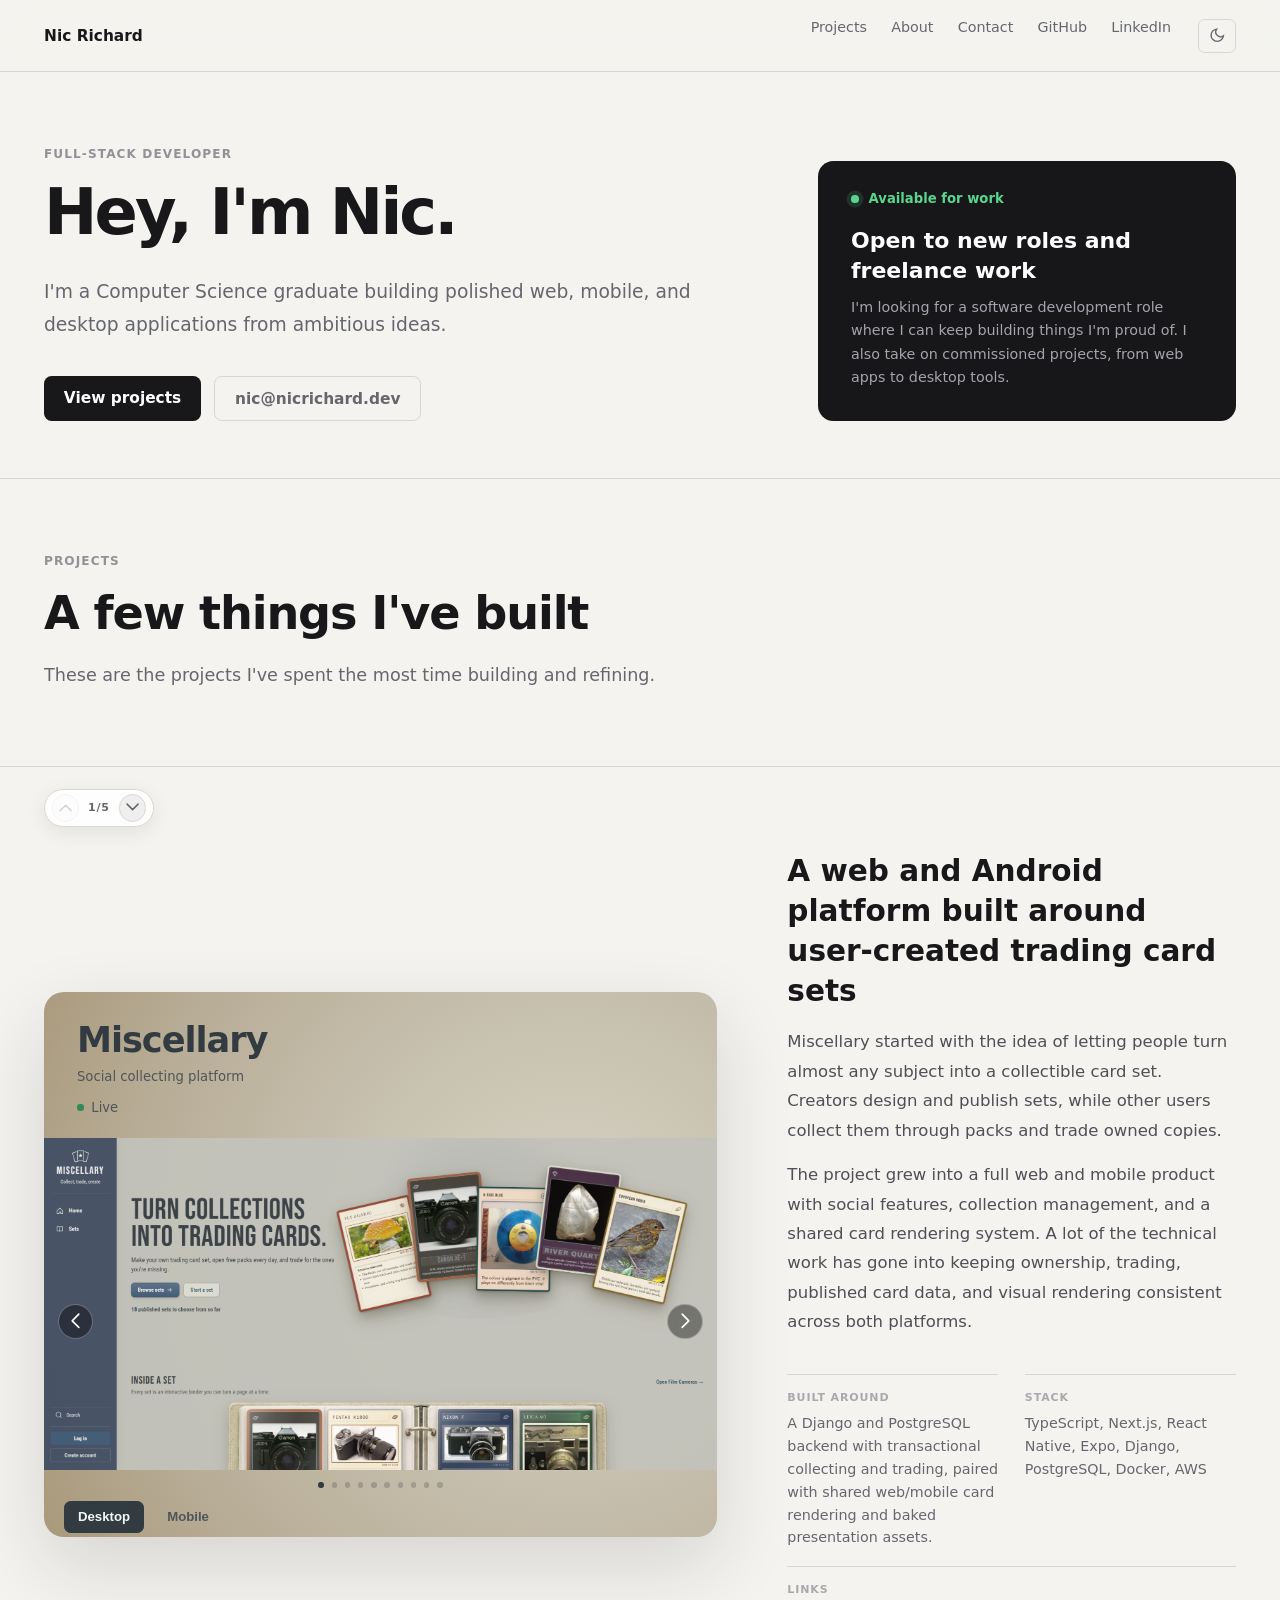
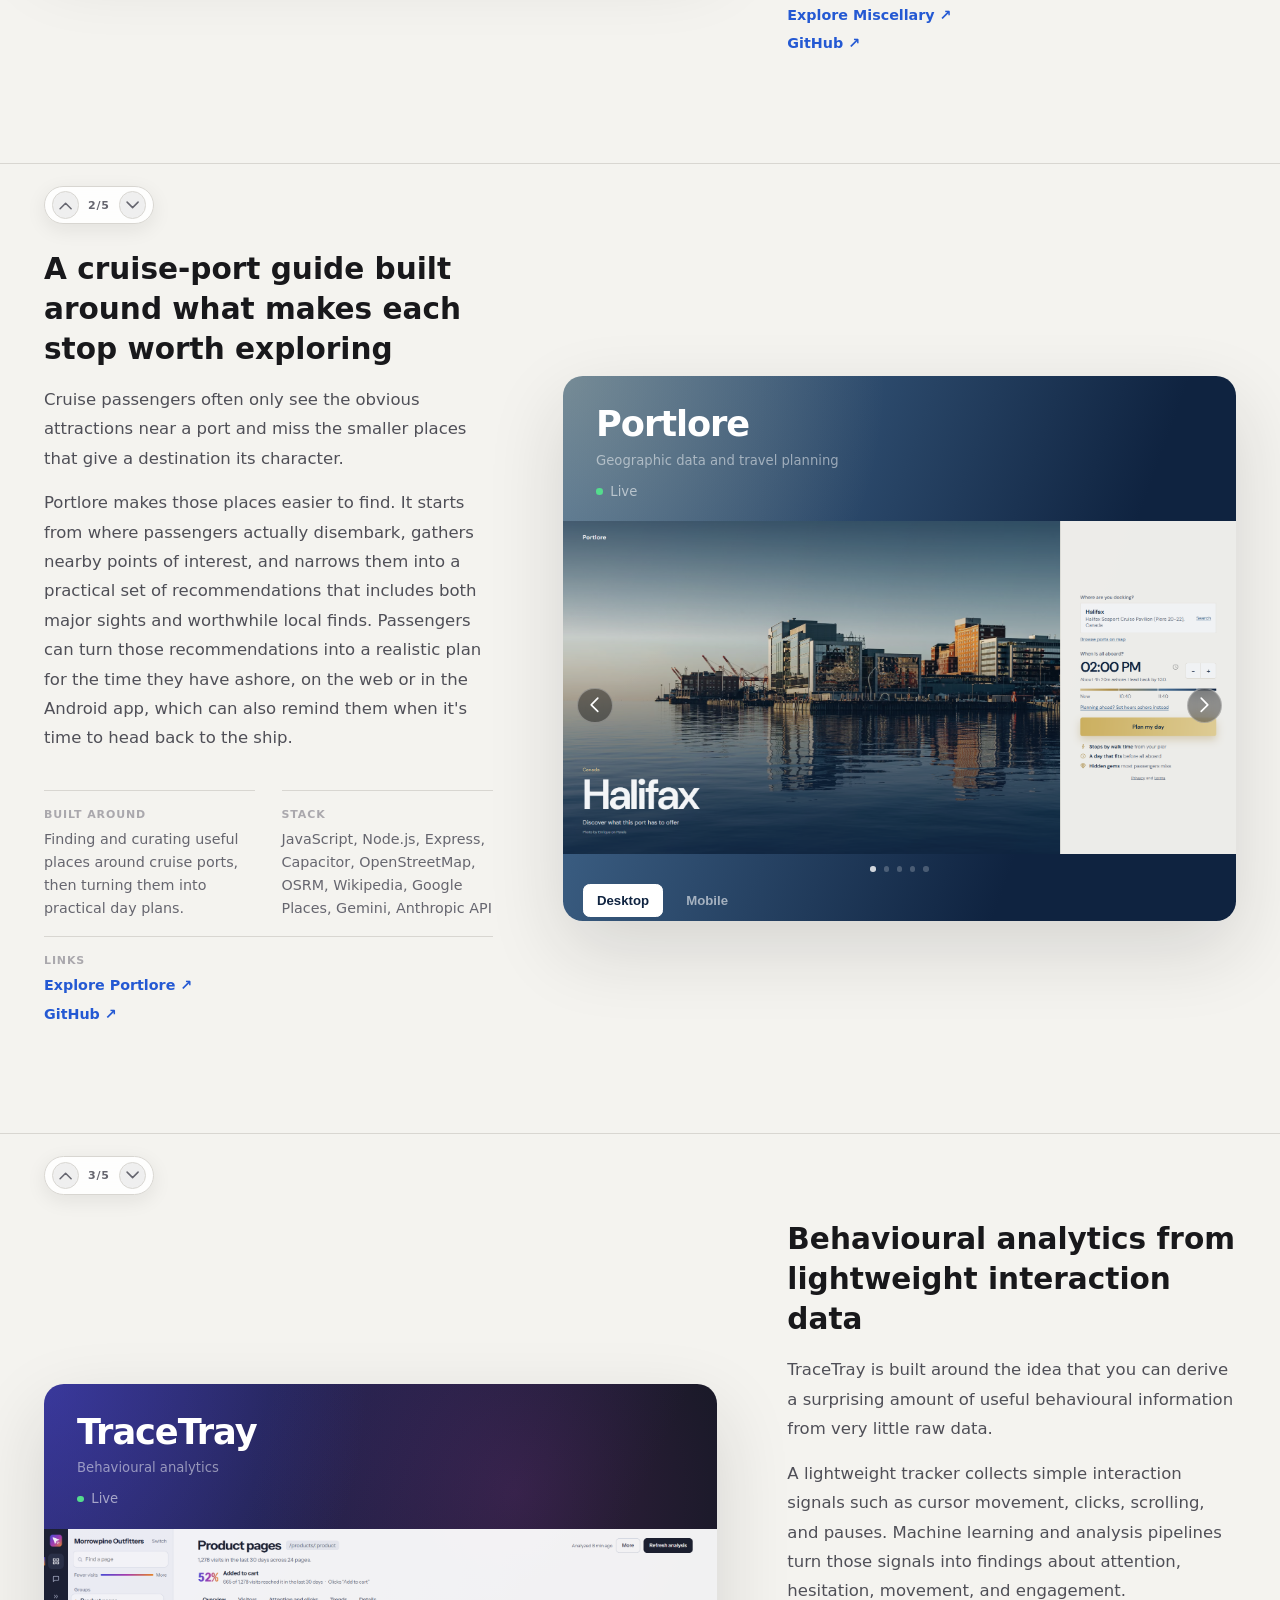
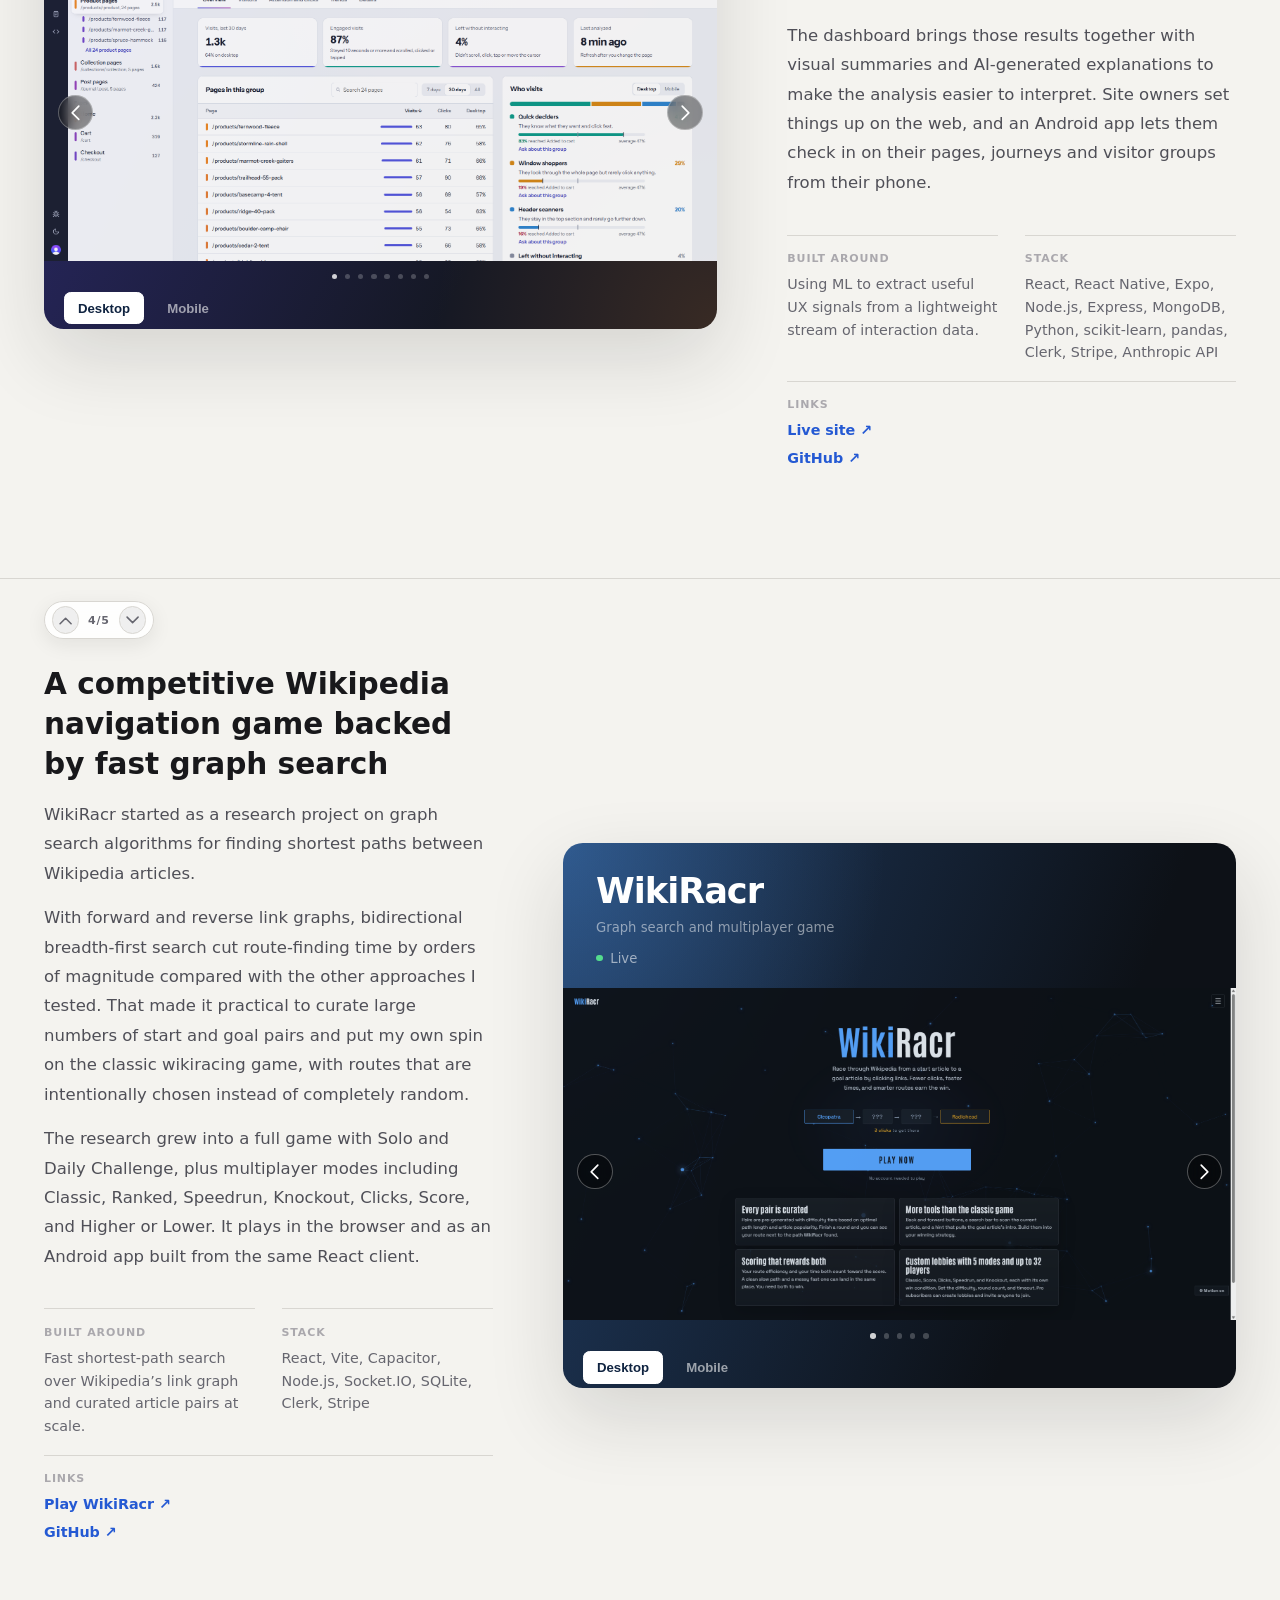
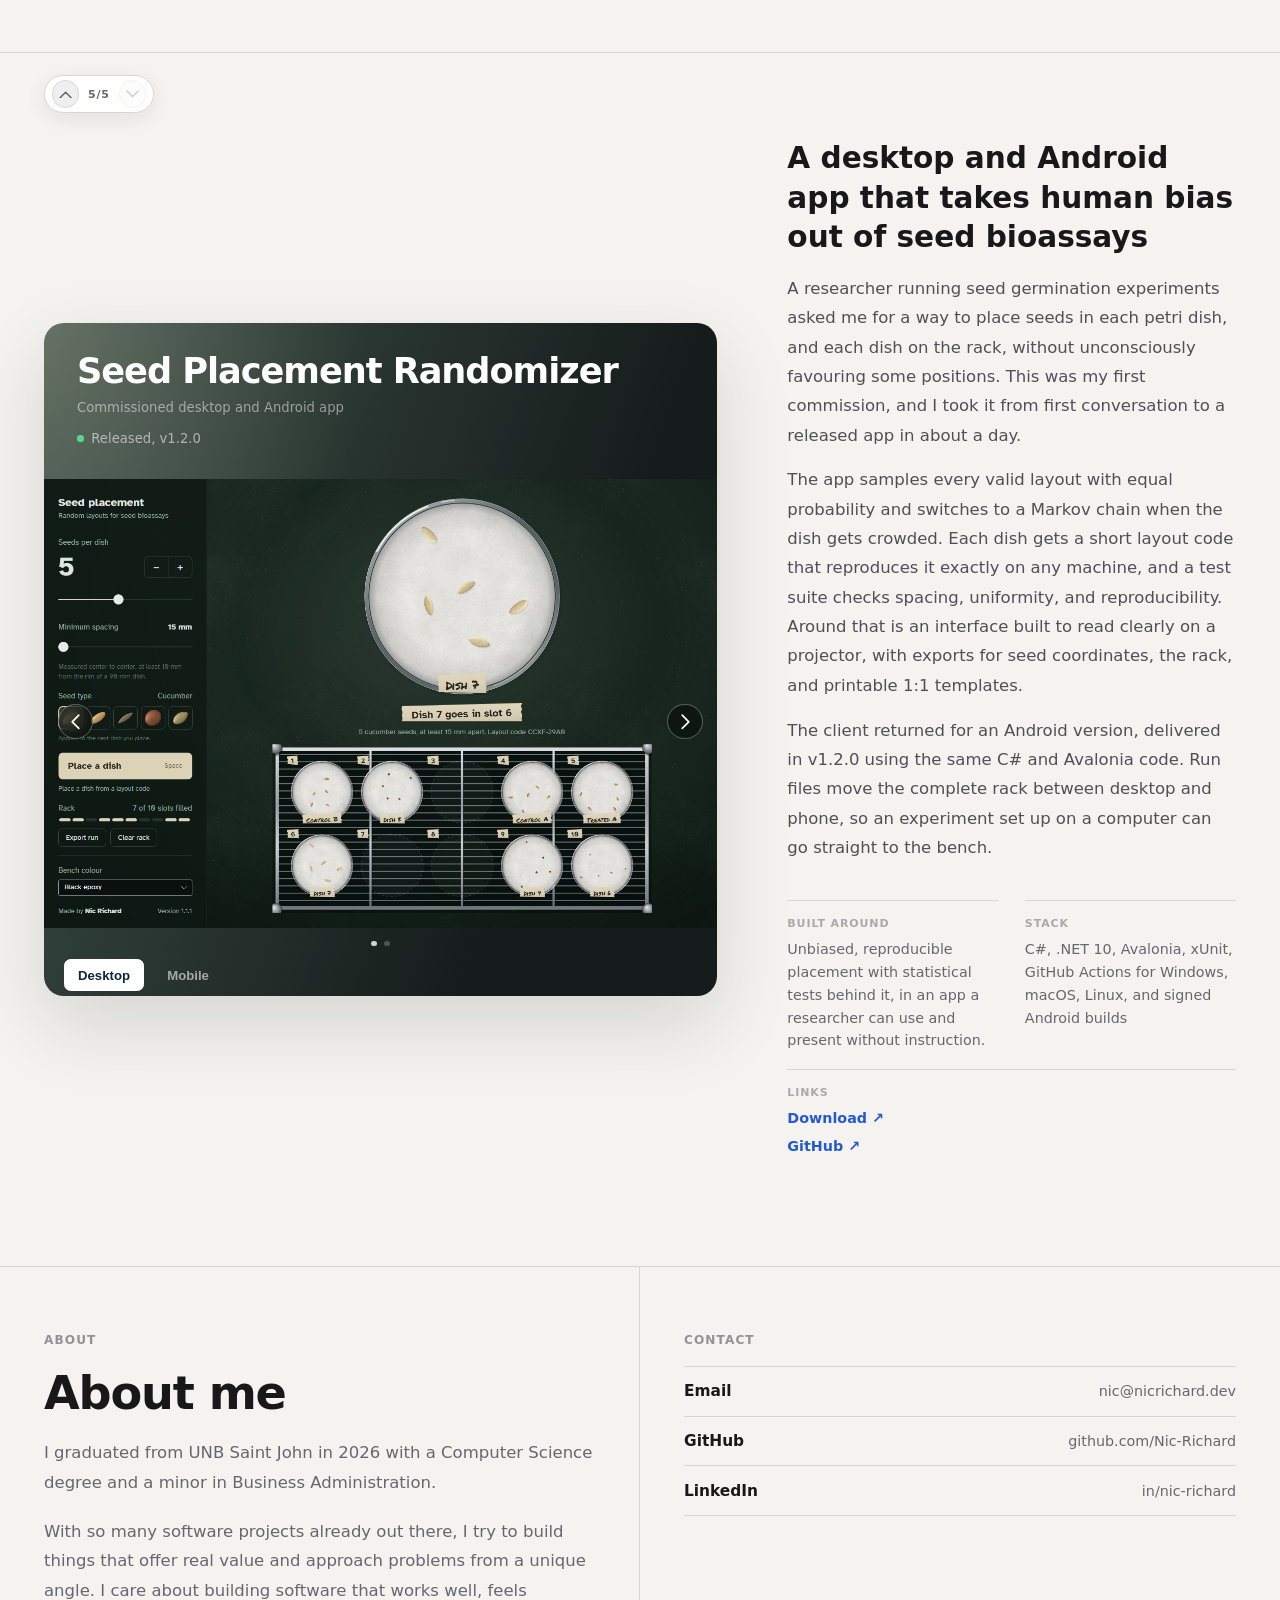
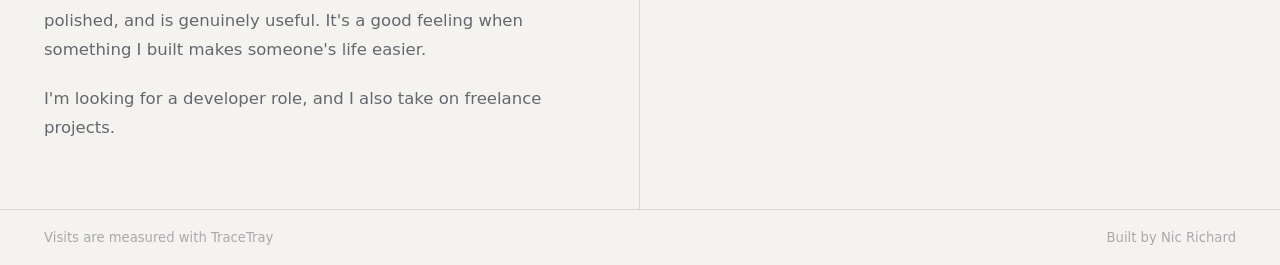
==== commit 07aa2807: "Refresh the TraceTray screenshots - New desktop and phone screenshots from the improved demo store -" ====
--- a/index.html
+++ b/index.html
@@ -417,19 +417,19 @@
                     src="assets/images/miscellary/mobile/october-2026/01-browse.png"
                   />
                   <img
-                    alt="Miscellary Android Packs screen with free Garden Birds and Planets and Moons packs"
+                    alt="Miscellary Android Packs screen filtered to Film Cameras, with the latest cards from the set"
                     src="assets/images/miscellary/mobile/october-2026/09-packs.png"
                   />
                   <img
-                    alt="Miscellary Android Planets and Moons pack ready to tear open"
+                    alt="Miscellary Android Film Cameras pack ready to tear open"
                     src="assets/images/miscellary/mobile/october-2026/08-pack.png"
                   />
                   <img
-                    alt="Miscellary Android pack reveal with Europa, six of ten cards revealed"
+                    alt="Miscellary Android pack reveal with the Graflex Crown Graphic, two of seven cards revealed"
                     src="assets/images/miscellary/mobile/october-2026/05-reveal.png"
                   />
                   <img
-                    alt="Miscellary Android finished pack ending on the Earth card"
+                    alt="Miscellary Android finished pack ending on the Rolleiflex 2.8F card"
                     src="assets/images/miscellary/mobile/october-2026/10-pack-complete.png"
                   />
                   <img
@@ -442,7 +442,7 @@
                     src="assets/images/miscellary/mobile/october-2026/03-binder.png"
                   />
                   <img
-                    alt="Miscellary Android My cards screen filtered to Planets and Moons, with rarity totals"
+                    alt="Miscellary Android My cards screen filtered to cameras, with rarity totals"
                     src="assets/images/miscellary/mobile/october-2026/06-collection.png"
                   />
                 </div>
@@ -1046,7 +1046,7 @@
                     src="assets/images/tracetray/mobile-01-pages.png"
                   />
                   <img
-                    alt="TraceTray mobile visits by day for the home page"
+                    alt="TraceTray mobile visits by day and the weekly goal rate for product pages"
                     src="assets/images/tracetray/mobile-02-trends.png"
                   />
                   <img
@@ -1058,11 +1058,11 @@
                     src="assets/images/tracetray/mobile-04-ask.png"
                   />
                   <img
-                    alt="TraceTray mobile overview of the home page"
+                    alt="TraceTray mobile overview of the product pages"
                     src="assets/images/tracetray/mobile-05-overview.png"
                   />
                   <img
-                    alt="TraceTray mobile visitor groups for the home page"
+                    alt="TraceTray mobile visitor groups for the product pages"
                     src="assets/images/tracetray/mobile-06-groups.png"
                   />
                 </div>
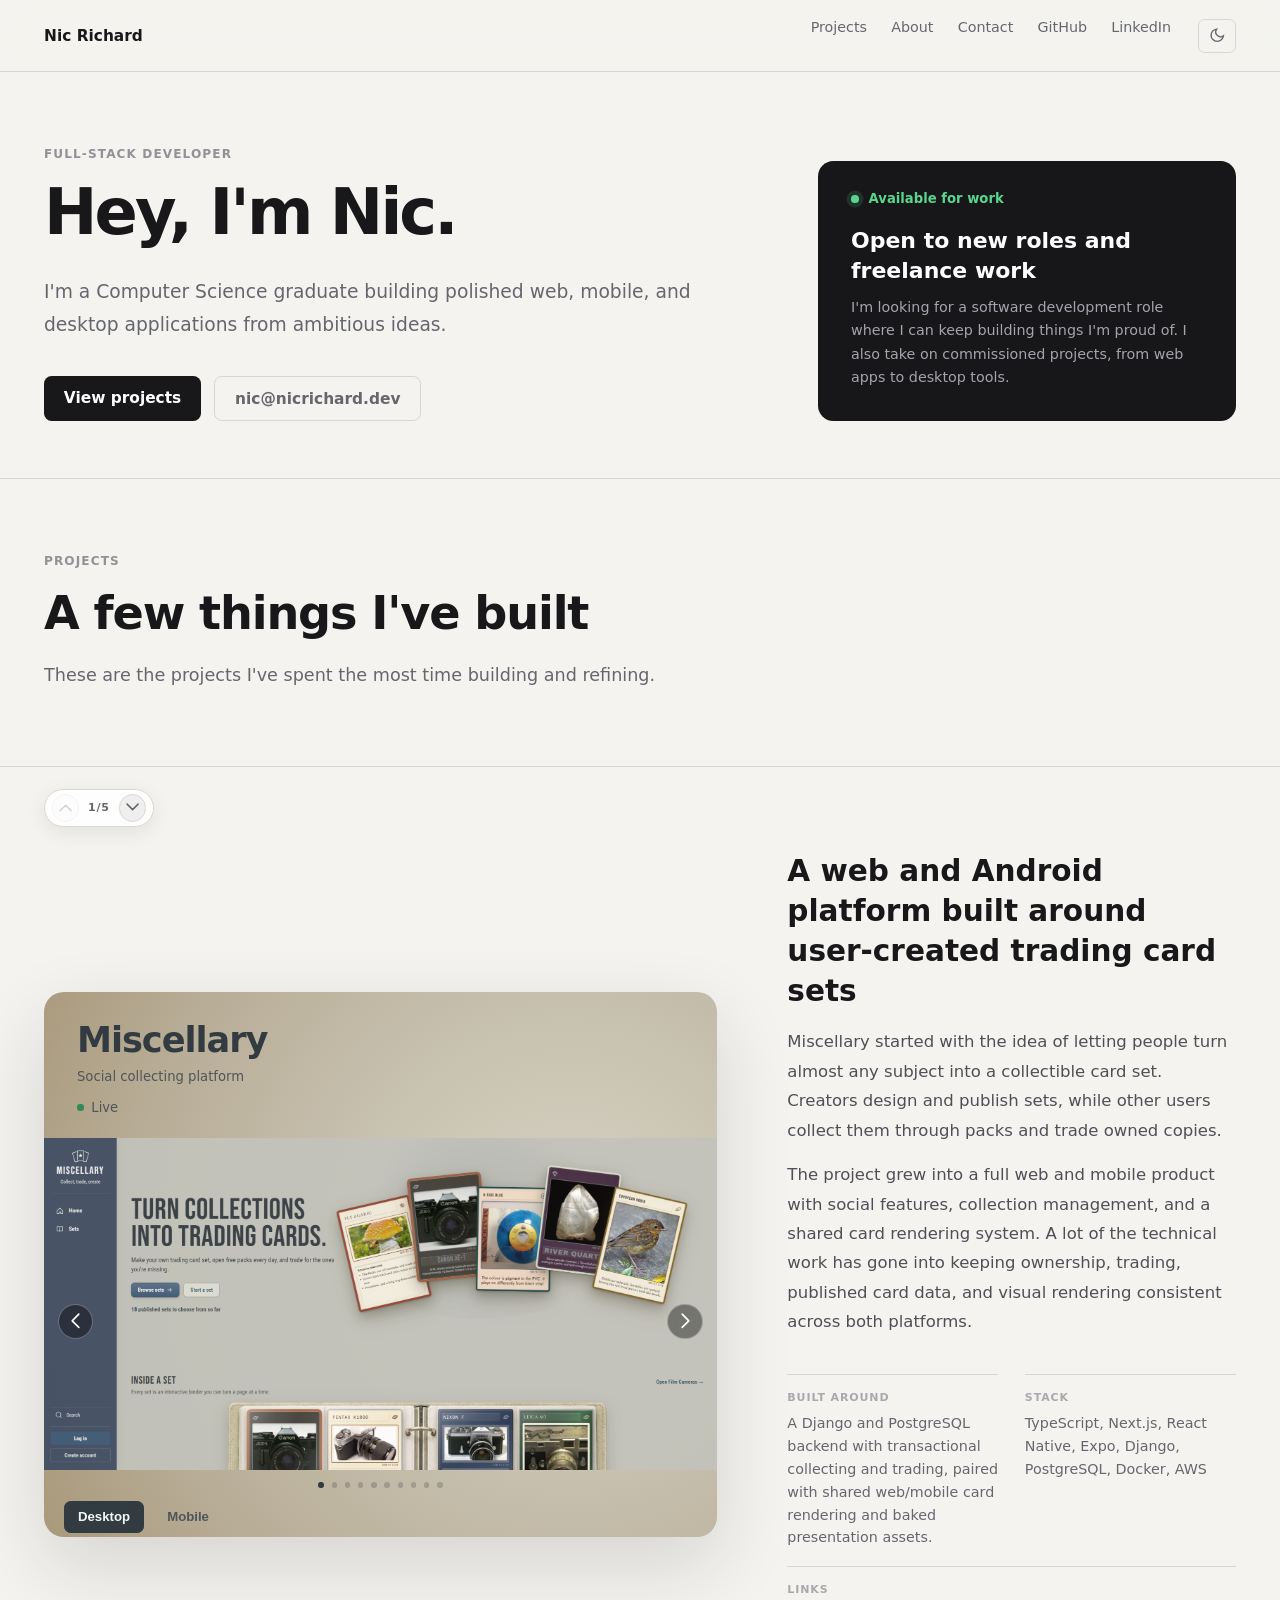
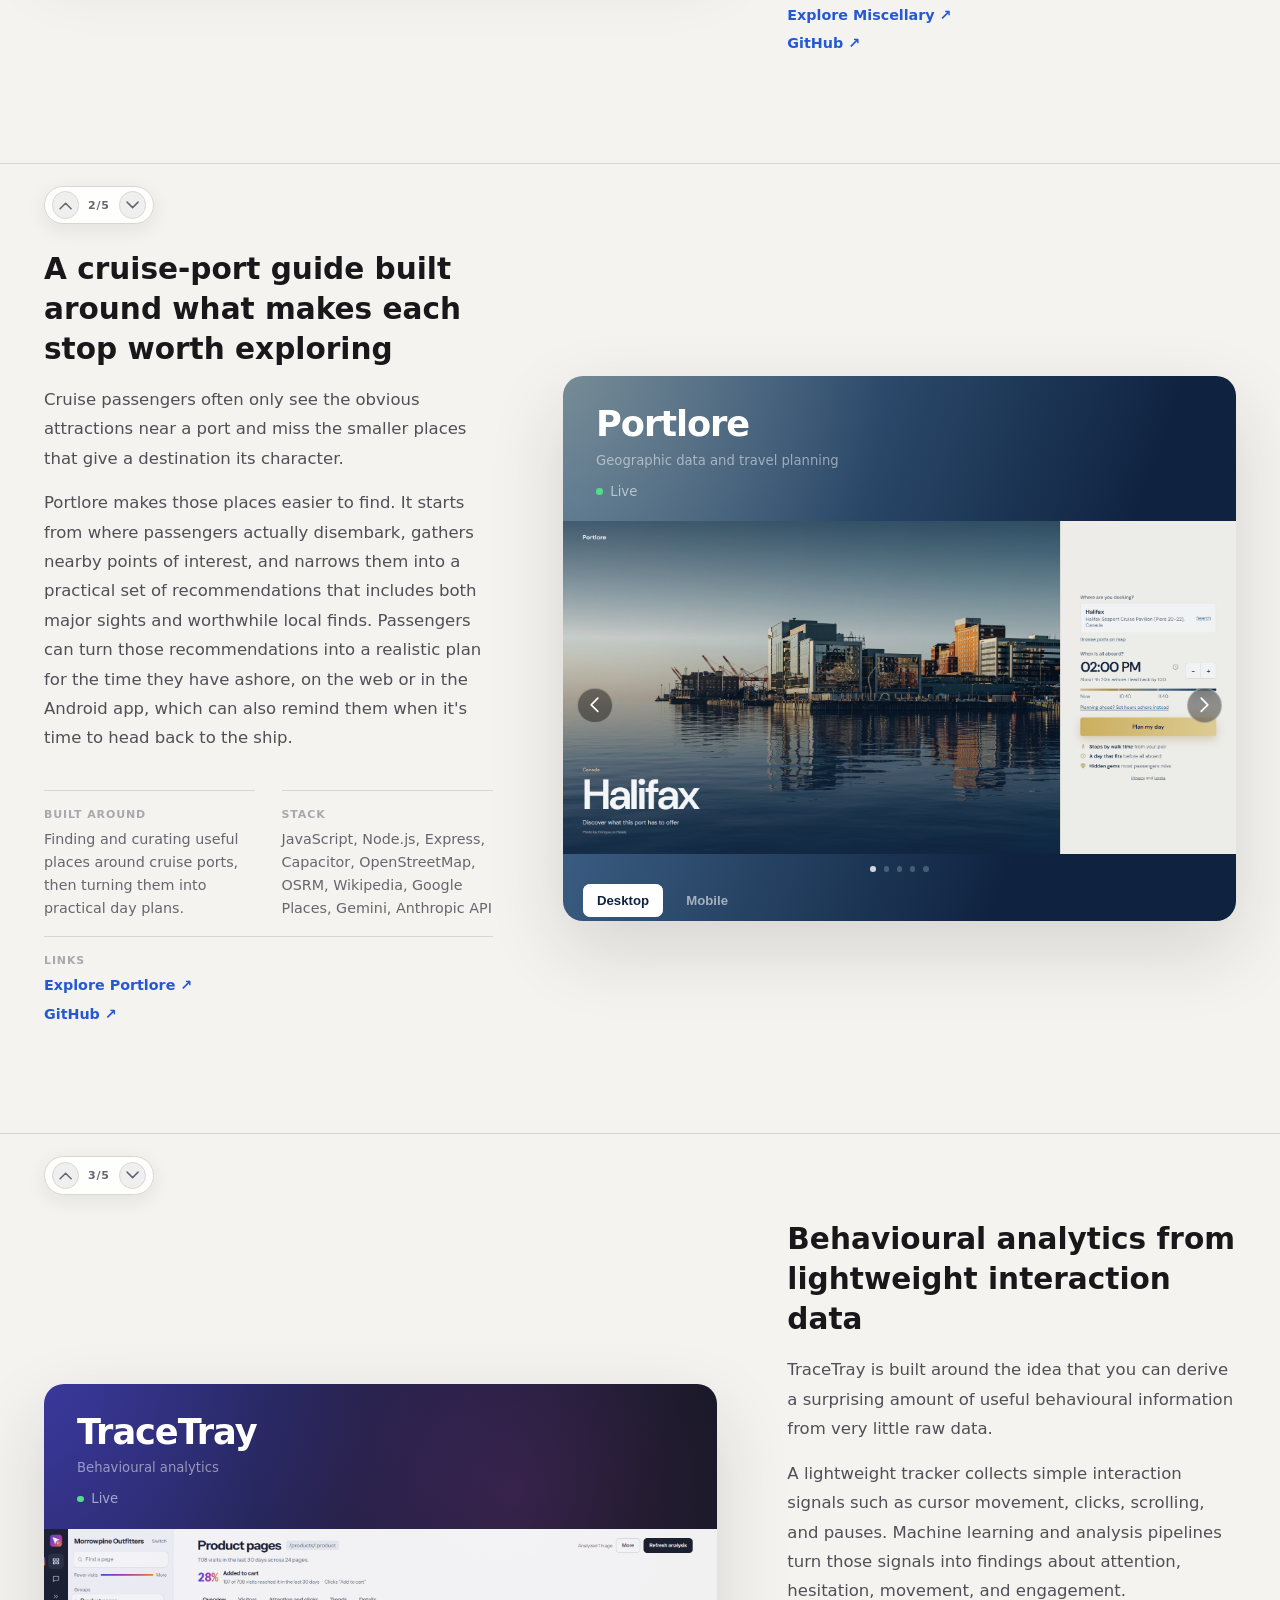
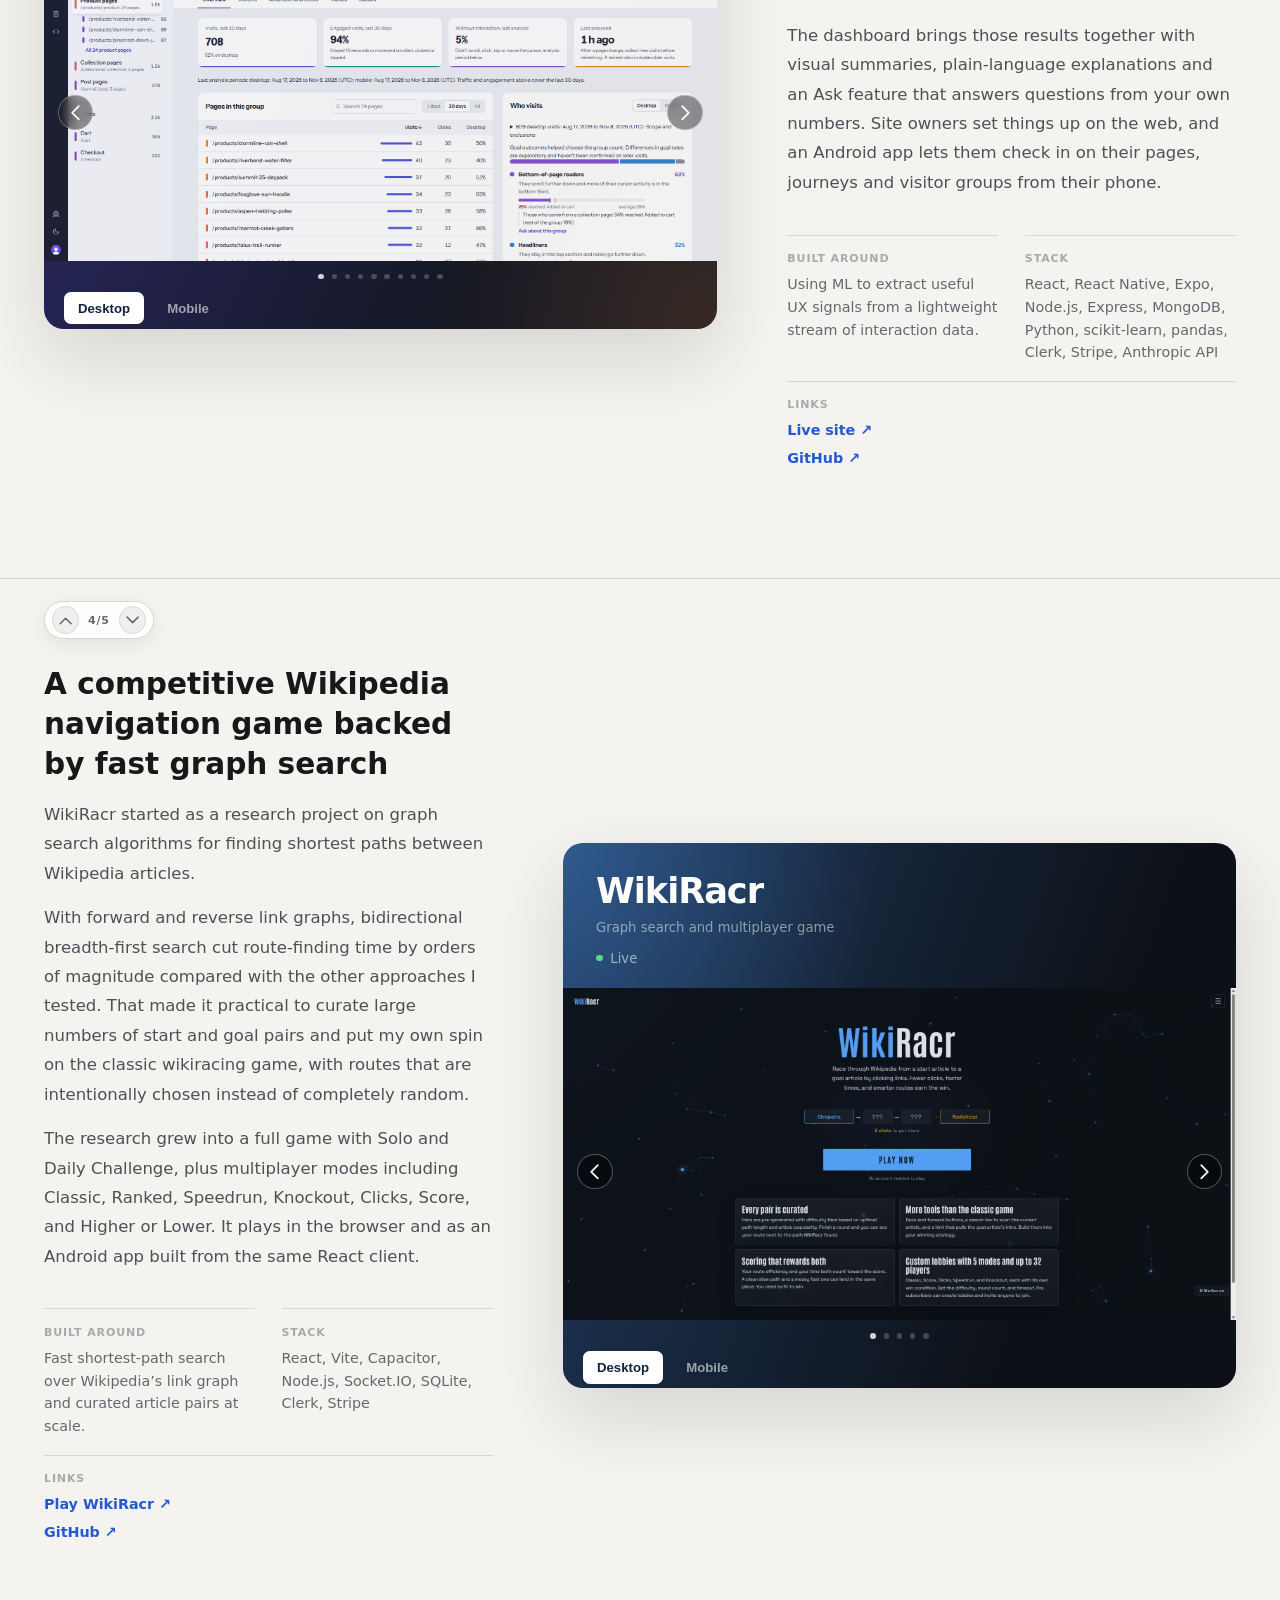
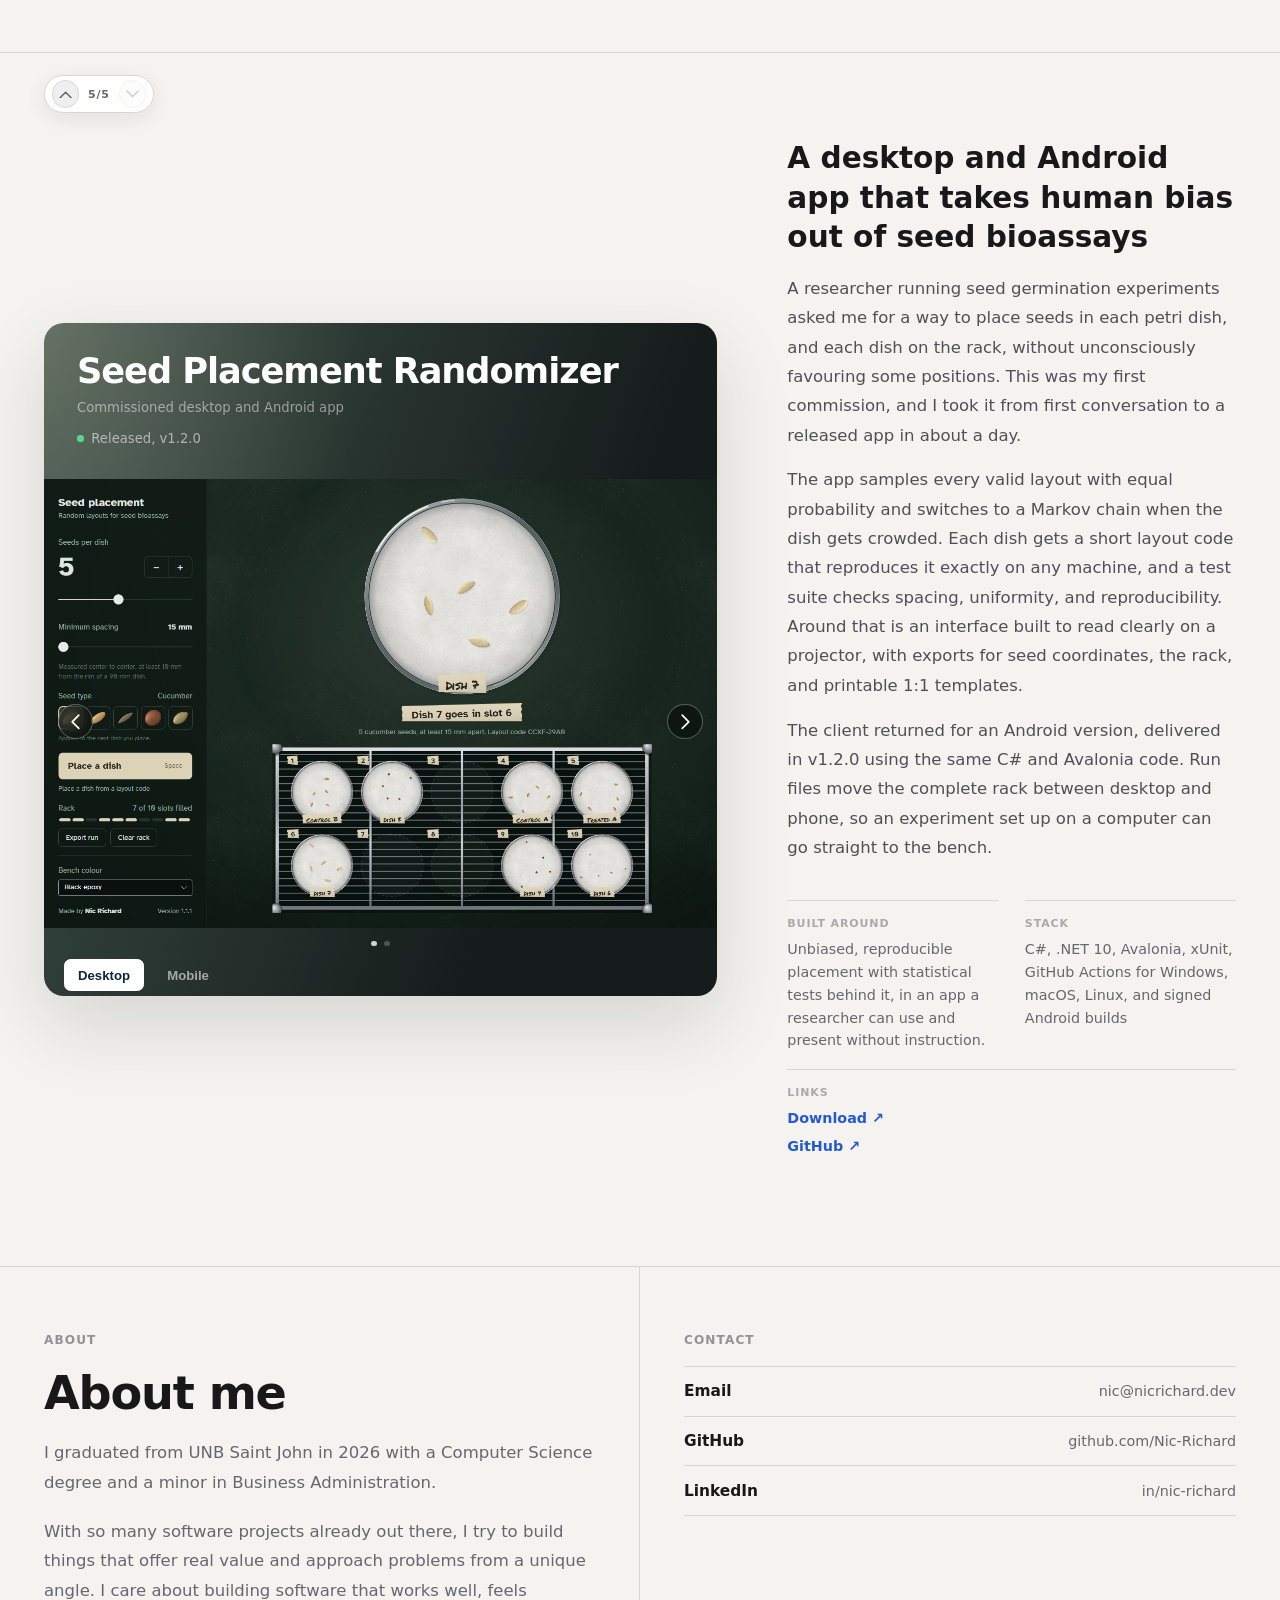
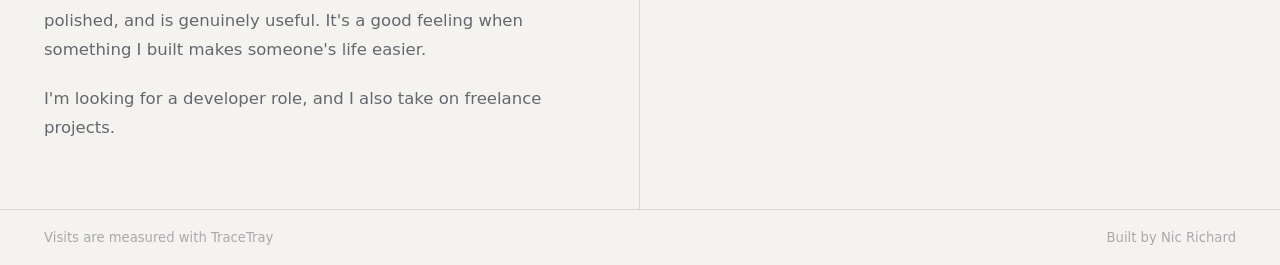
==== commit 4e5f4fd9: "Refresh the TraceTray screenshots and add the group features - Desktop and phone shots retaken from " ====
--- a/index.html
+++ b/index.html
@@ -920,8 +920,14 @@
                   </figure>
                   <figure>
                     <img
-                      alt="TraceTray visitor groups for the demo product pages, each measured against the page average"
+                      alt="TraceTray visitor groups for the demo product pages, each judged against the page's goal, with what goes with reaching it"
                       src="assets/images/tracetray/desktop-03-visitors.png"
+                    />
+                  </figure>
+                  <figure>
+                    <img
+                      alt="TraceTray map of how the demo homepage's visitor groups changed over time, and why the goal rate moved"
+                      src="assets/images/tracetray/desktop-09-changes.png"
                     />
                   </figure>
                   <figure>
@@ -932,7 +938,7 @@
                   </figure>
                   <figure>
                     <img
-                      alt="TraceTray attention shaded over a picture of the demo homepage"
+                      alt="TraceTray reach, time on screen and clicks for each section of the demo product page"
                       src="assets/images/tracetray/desktop-05-attention.png"
                     />
                   </figure>
@@ -952,6 +958,12 @@
                     <img
                       alt="TraceTray Ask answering why some visitors do not add to cart"
                       src="assets/images/tracetray/desktop-08-ask.png"
+                    />
+                  </figure>
+                  <figure>
+                    <img
+                      alt="TraceTray method details behind the group map: decomposition with intervals, group checks and what sets the groups apart"
+                      src="assets/images/tracetray/desktop-10-method.png"
                     />
                   </figure>
                 </div>
@@ -1062,8 +1074,16 @@
                     src="assets/images/tracetray/mobile-05-overview.png"
                   />
                   <img
-                    alt="TraceTray mobile visitor groups for the product pages"
+                    alt="TraceTray mobile visitor group card with its goal rate and what goes with reaching the goal"
                     src="assets/images/tracetray/mobile-06-groups.png"
+                  />
+                  <img
+                    alt="TraceTray mobile map of how the homepage's visitor groups changed over time"
+                    src="assets/images/tracetray/mobile-07-changes.png"
+                  />
+                  <img
+                    alt="TraceTray mobile attention: reach, time on screen and clicks over a picture of the product page"
+                    src="assets/images/tracetray/mobile-08-attention.png"
                   />
                 </div>
               </div>
@@ -1087,9 +1107,9 @@
               attention, hesitation, movement, and engagement.
             </p>
             <p>
-              The dashboard brings those results together with visual summaries
-              and AI-generated explanations to make the analysis easier to
-              interpret. Site owners set things up on the web, and an Android
+              The dashboard brings those results together with visual summaries,
+              plain-language explanations and an Ask feature that answers
+              questions from your own numbers. Site owners set things up on the web, and an Android
               app lets them check in on their pages, journeys and visitor groups
               from their phone.
             </p>
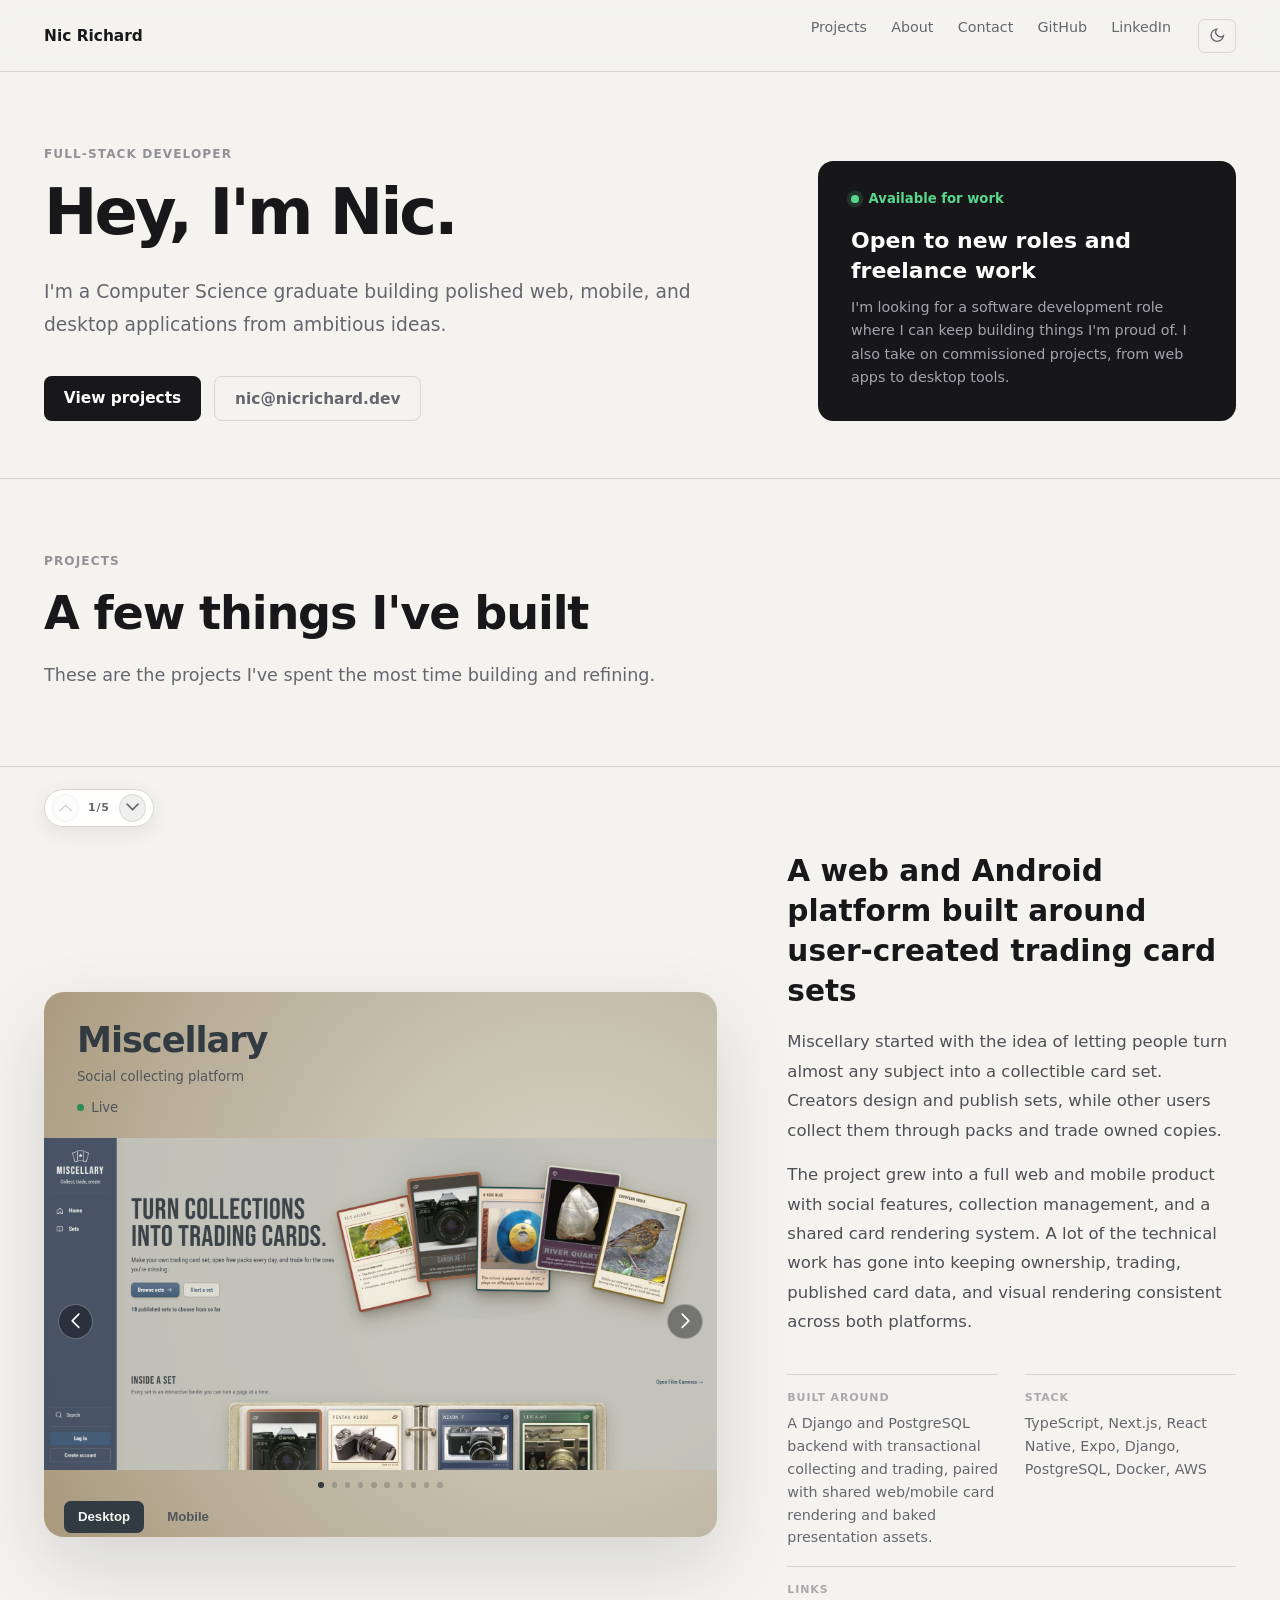
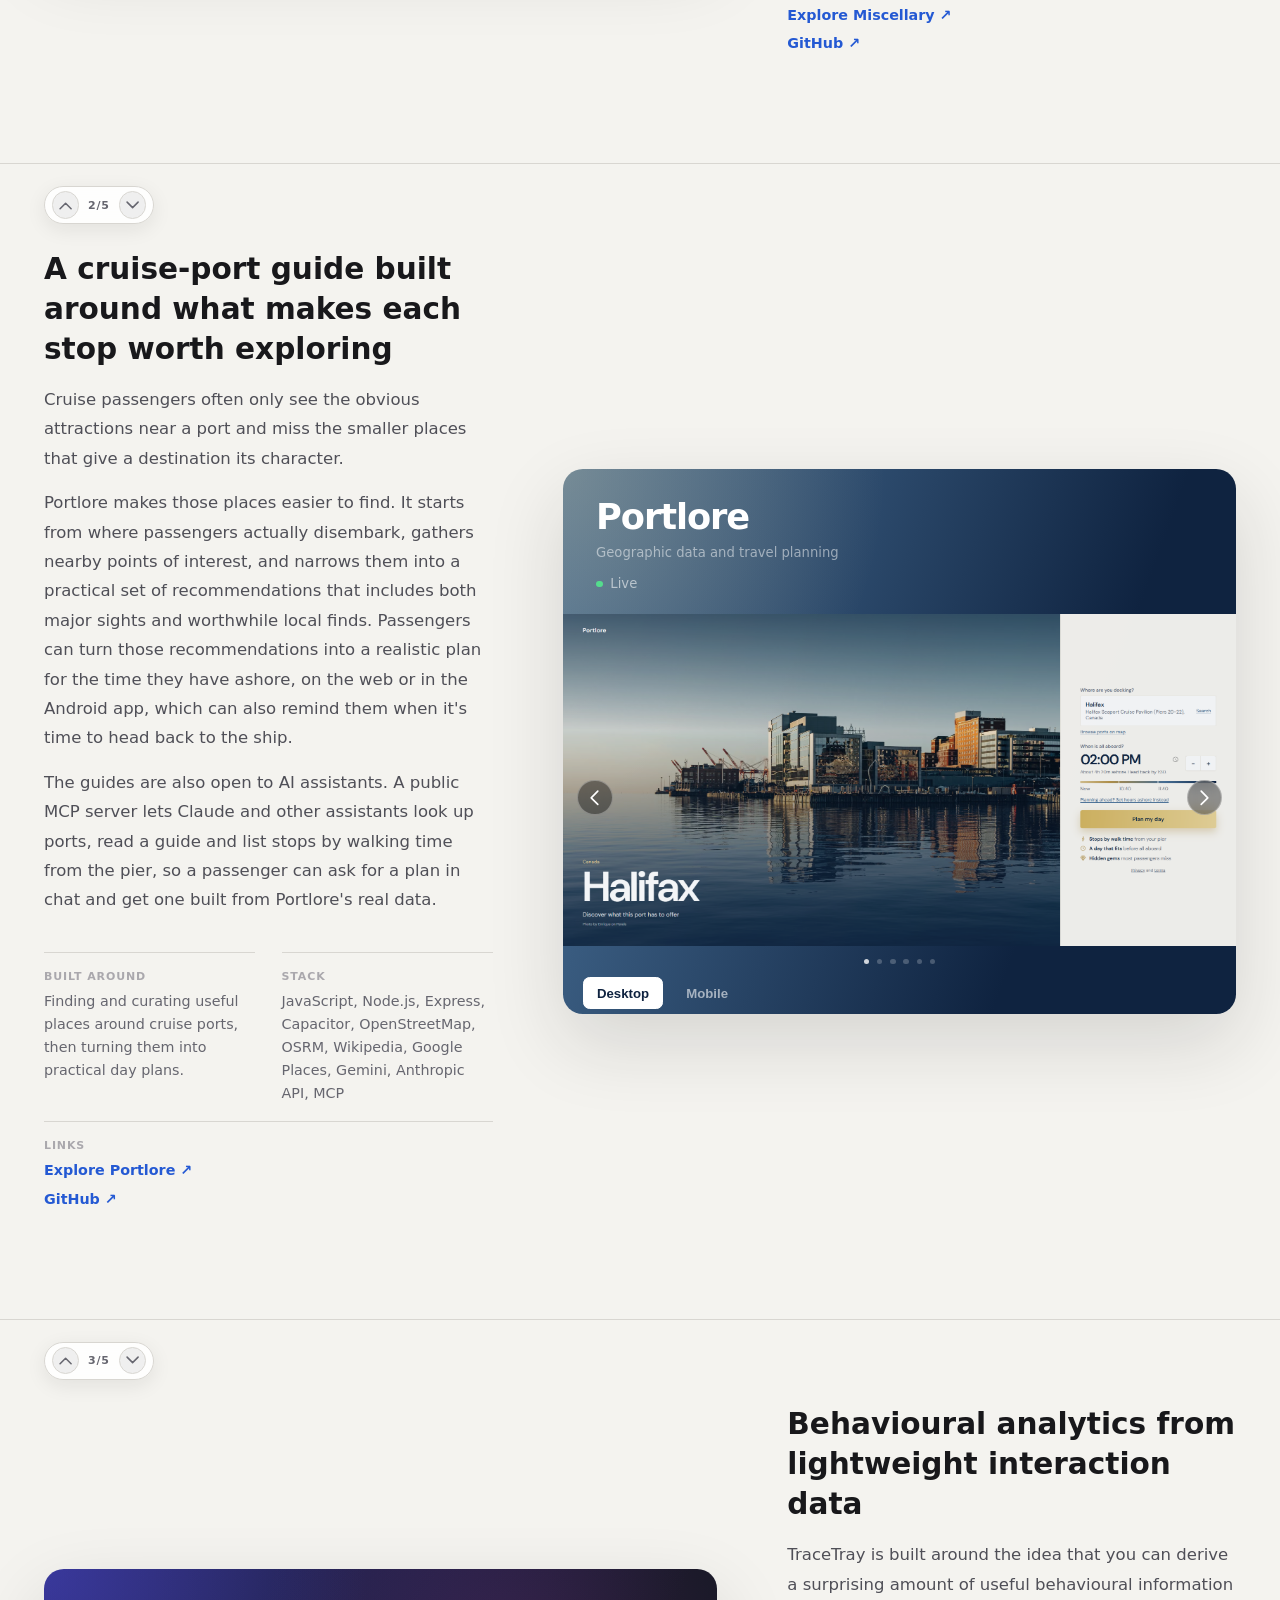
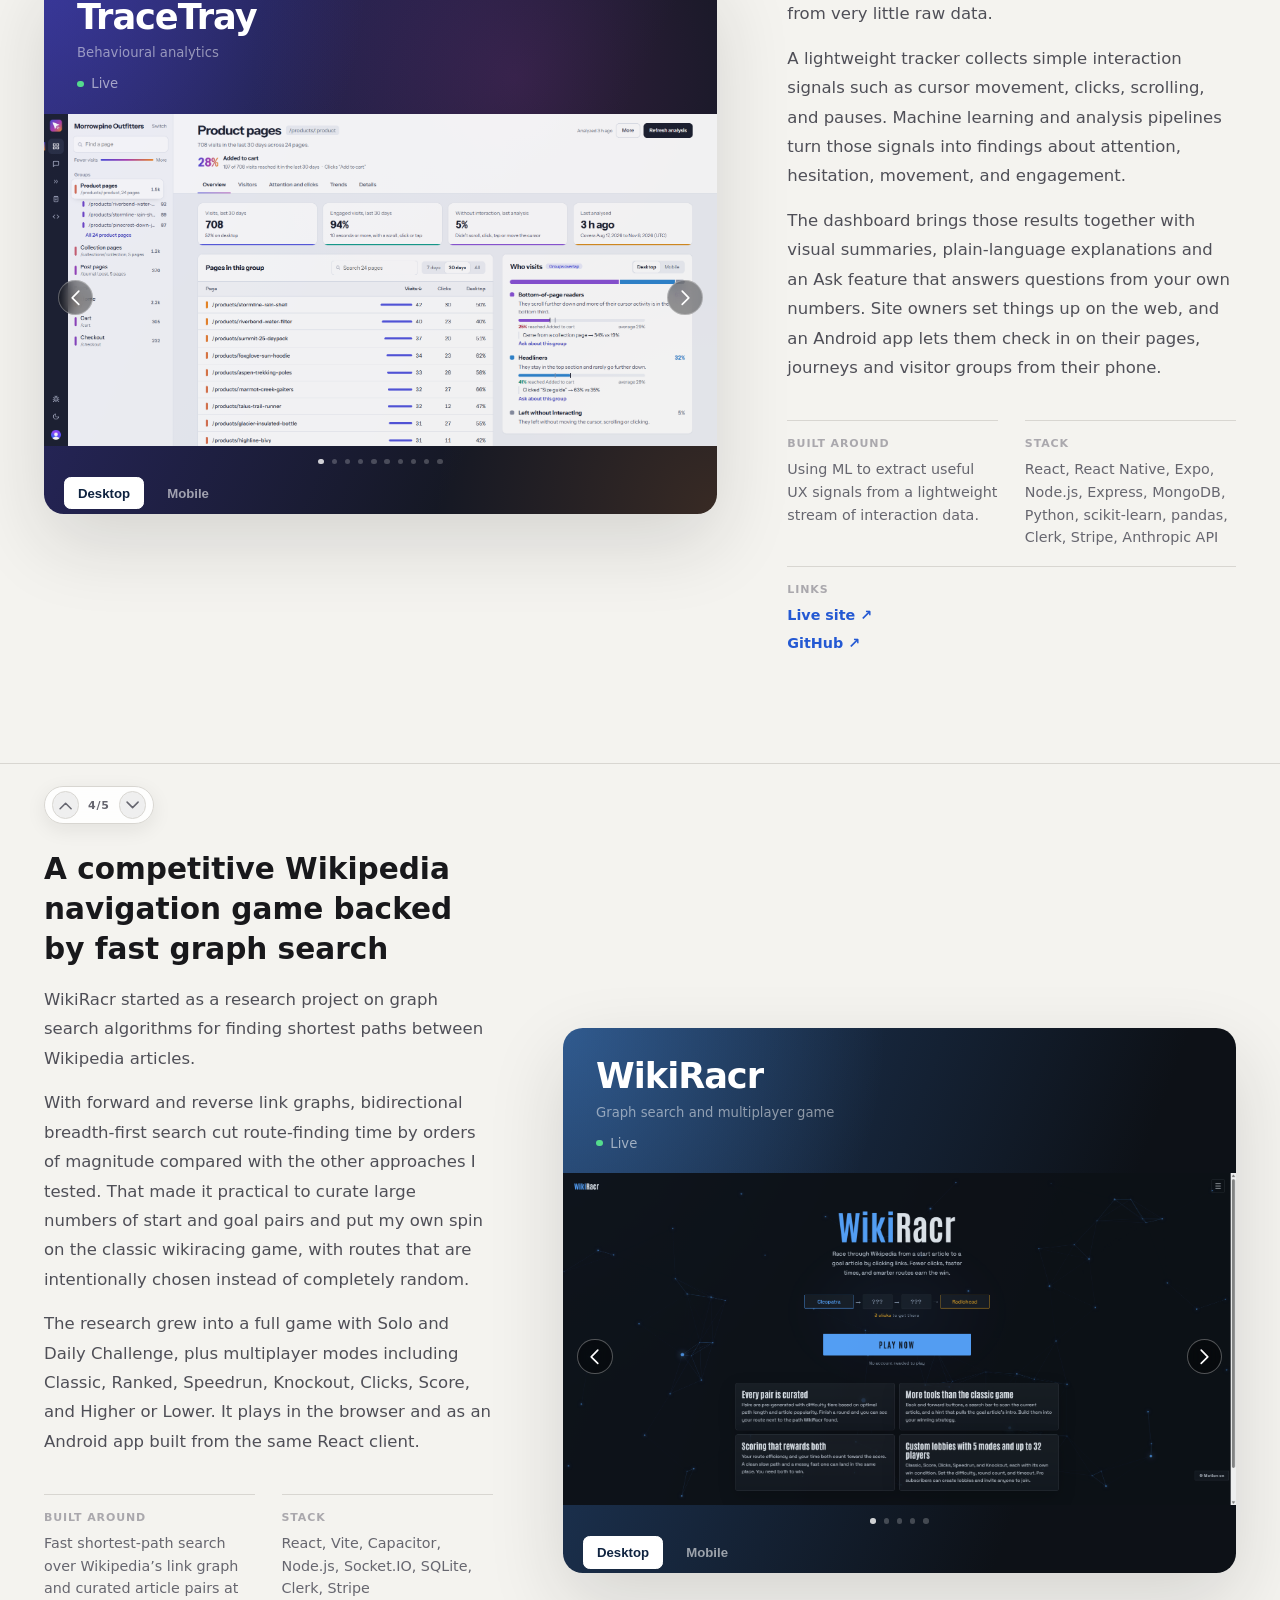
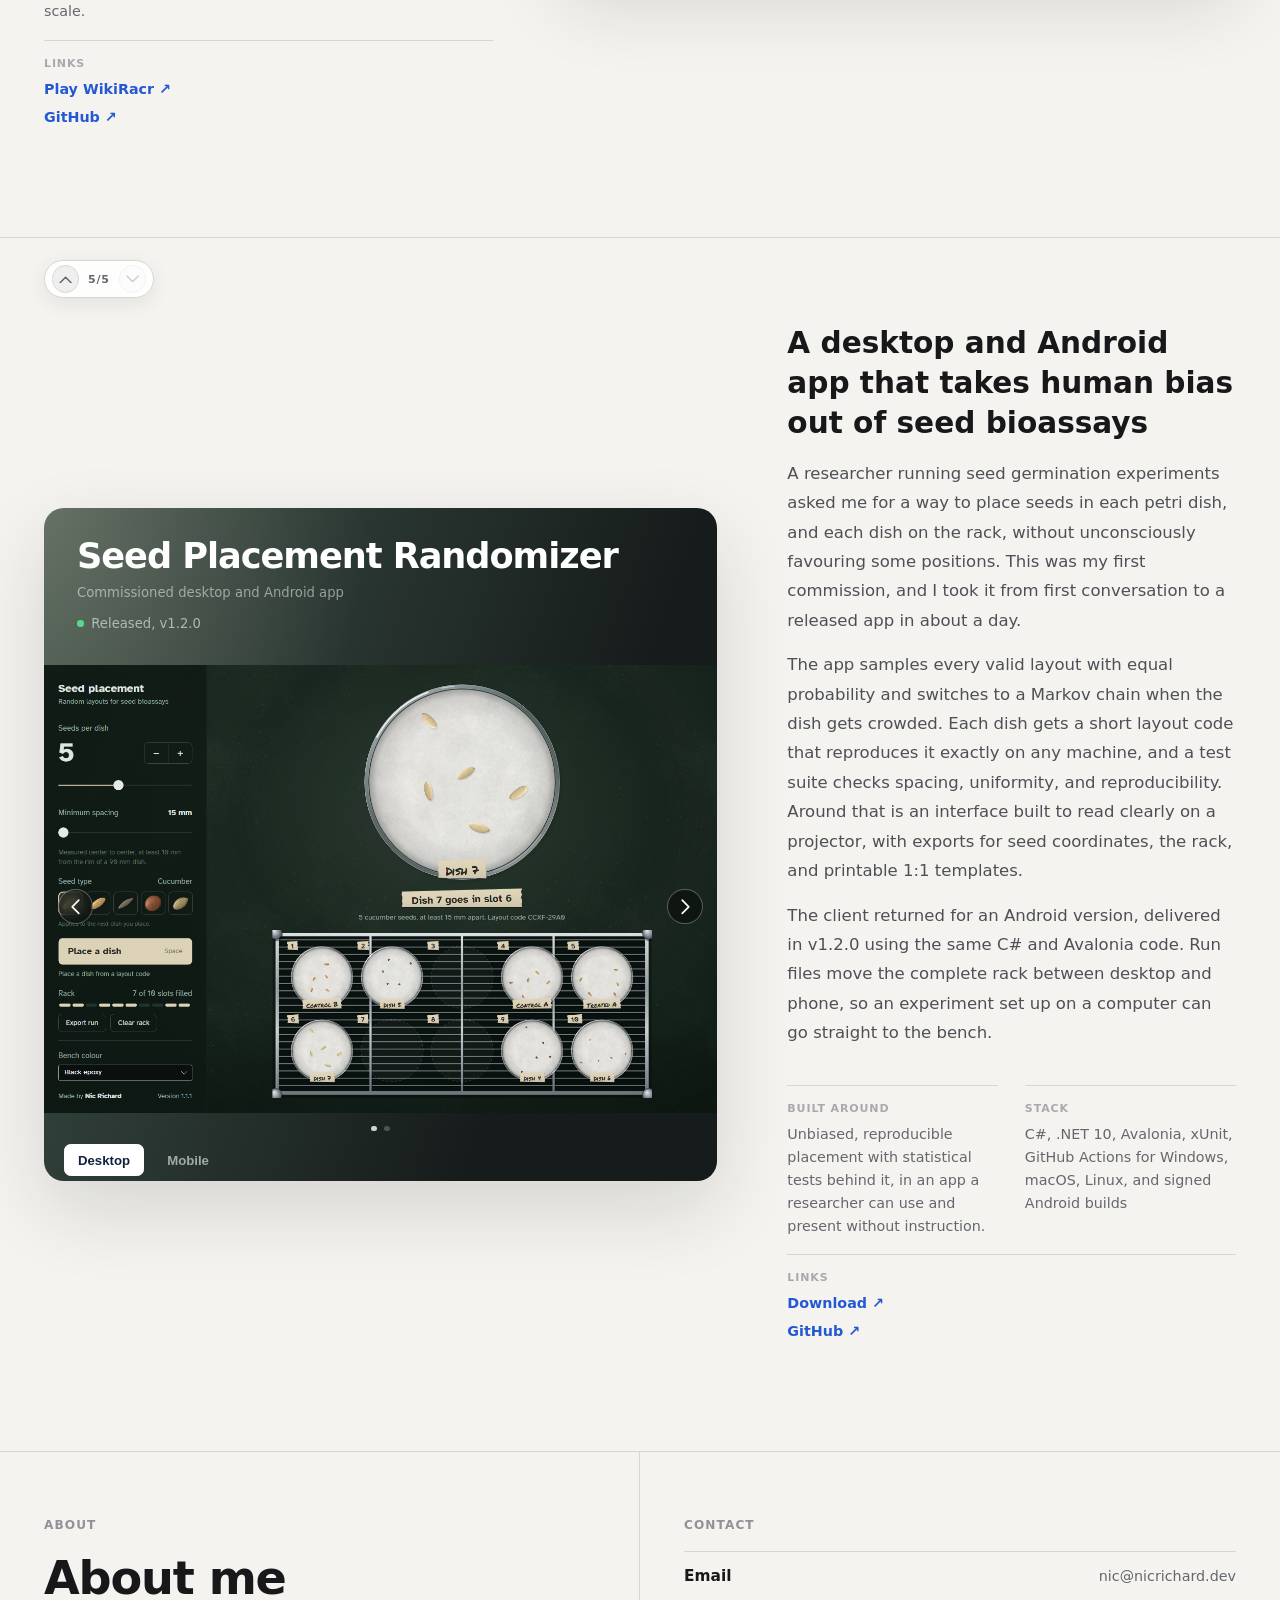
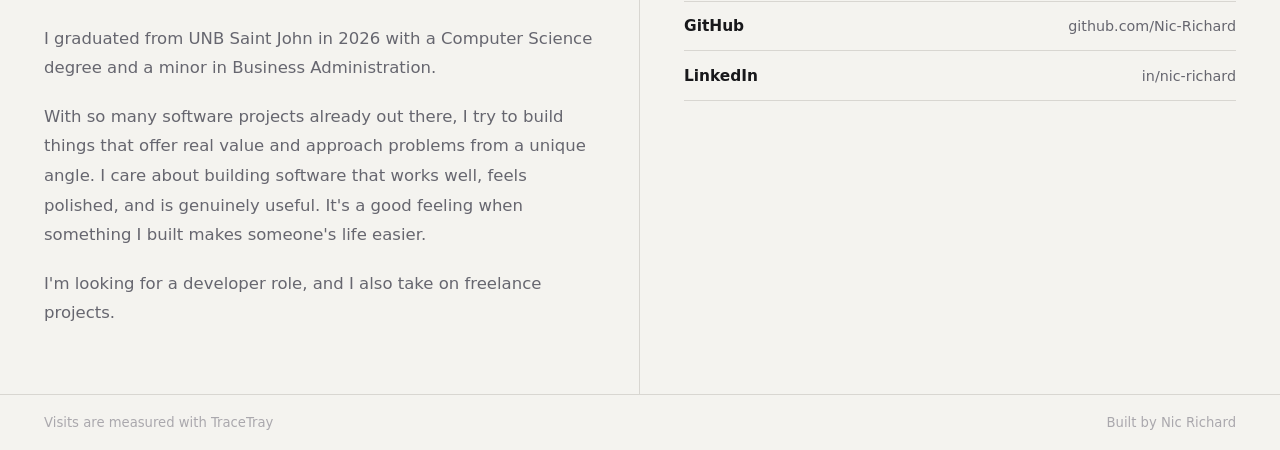
==== commit 6fc7f9b7: "Show Portlore's MCP server - Portlore's copy now covers the MCP server, and MCP is in its stack - Ne" ====
--- a/index.html
+++ b/index.html
@@ -635,6 +635,12 @@
                       src="assets/images/portlore/desktop-05-port-page.png"
                     />
                   </figure>
+                  <figure>
+                    <img
+                      alt="Claude planning an afternoon in Cozumel with Portlore's MCP server: walking times from the pier, opening hours and what's worth a taxi"
+                      src="assets/images/portlore/desktop-06-claude-mcp.png"
+                    />
+                  </figure>
                 </div>
                 <button
                   aria-label="Next Portlore desktop screenshot"
@@ -771,6 +777,12 @@
               they have ashore, on the web or in the Android app, which can also
               remind them when it's time to head back to the ship.
             </p>
+            <p>
+              The guides are also open to AI assistants. A public MCP server
+              lets Claude and other assistants look up ports, read a guide and
+              list stops by walking time from the pier, so a passenger can ask
+              for a plan in chat and get one built from Portlore's real data.
+            </p>
           </div>
           <aside class="project-meta">
             <div>
@@ -784,7 +796,7 @@
               <span>Stack</span>
               <p>
                 JavaScript, Node.js, Express, Capacitor, OpenStreetMap, OSRM,
-                Wikipedia, Google Places, Gemini, Anthropic API
+                Wikipedia, Google Places, Gemini, Anthropic API, MCP
               </p>
             </div>
             <div class="project-links">
